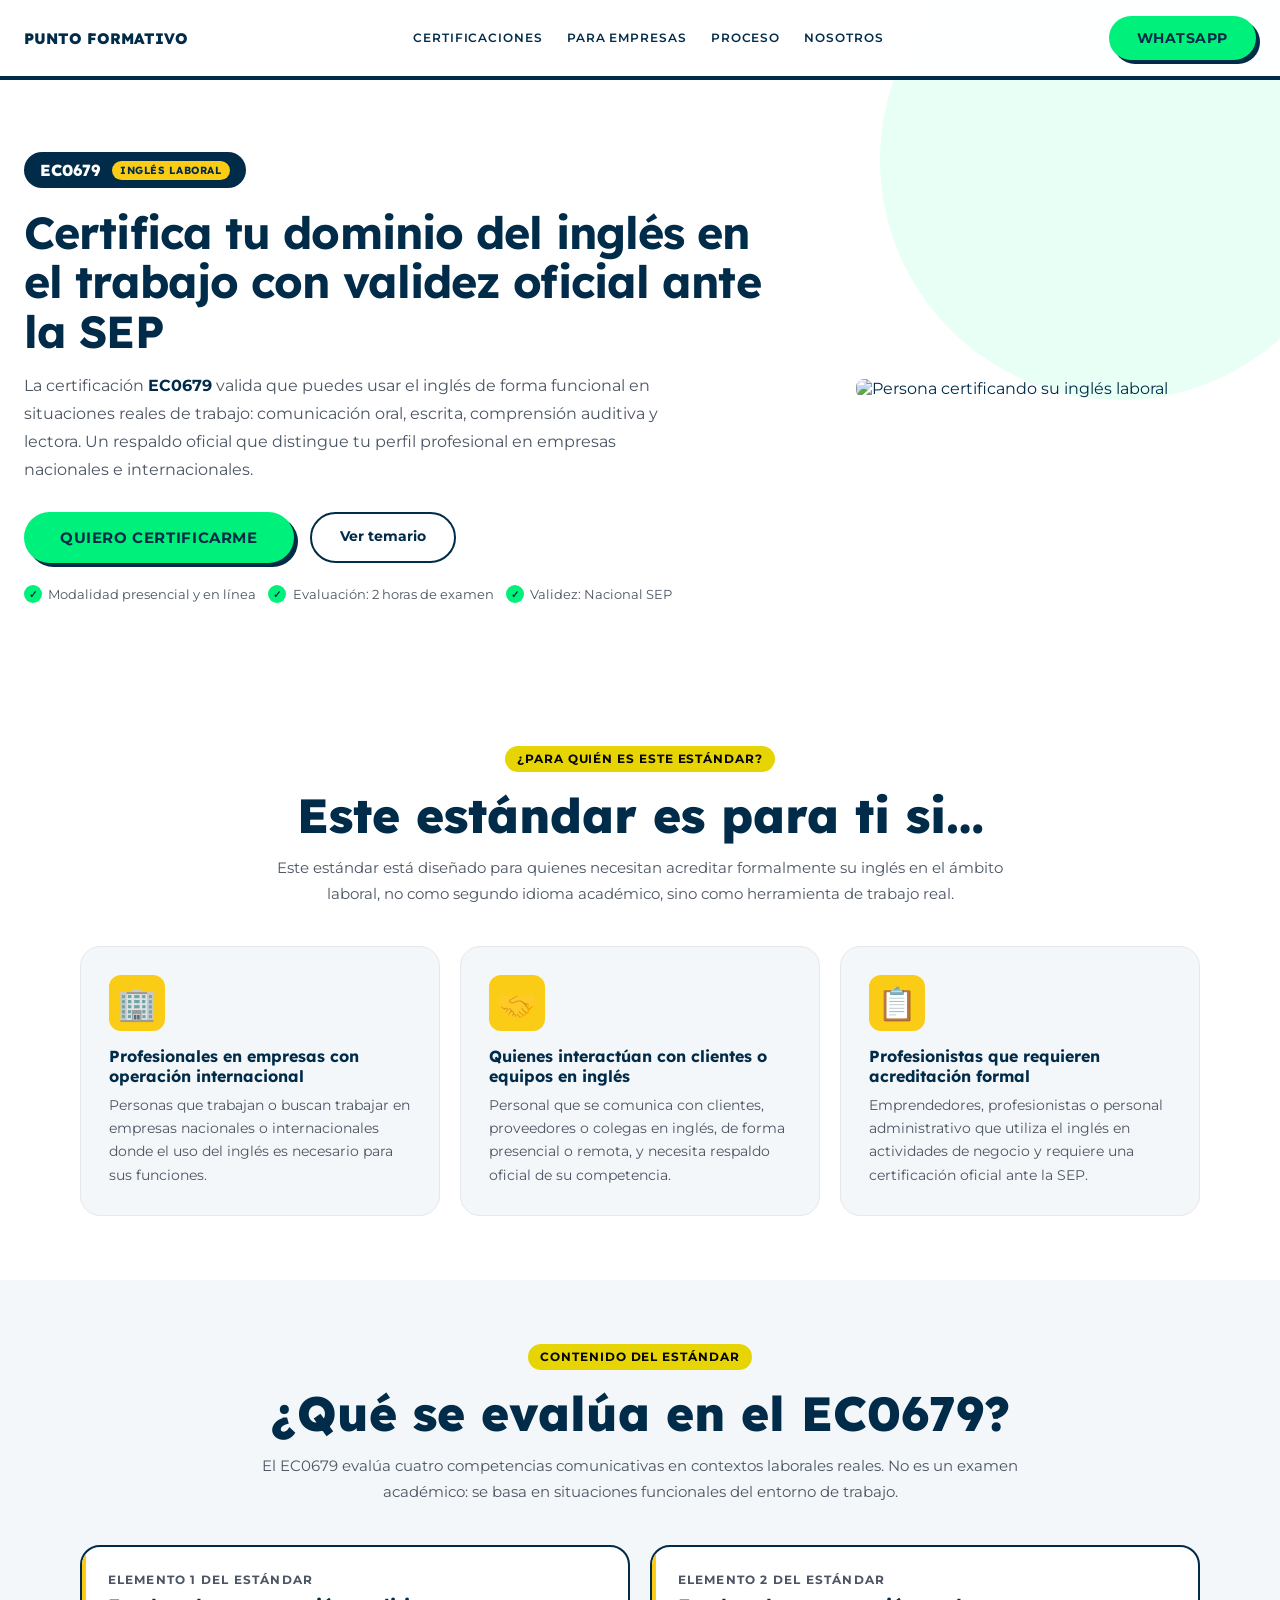
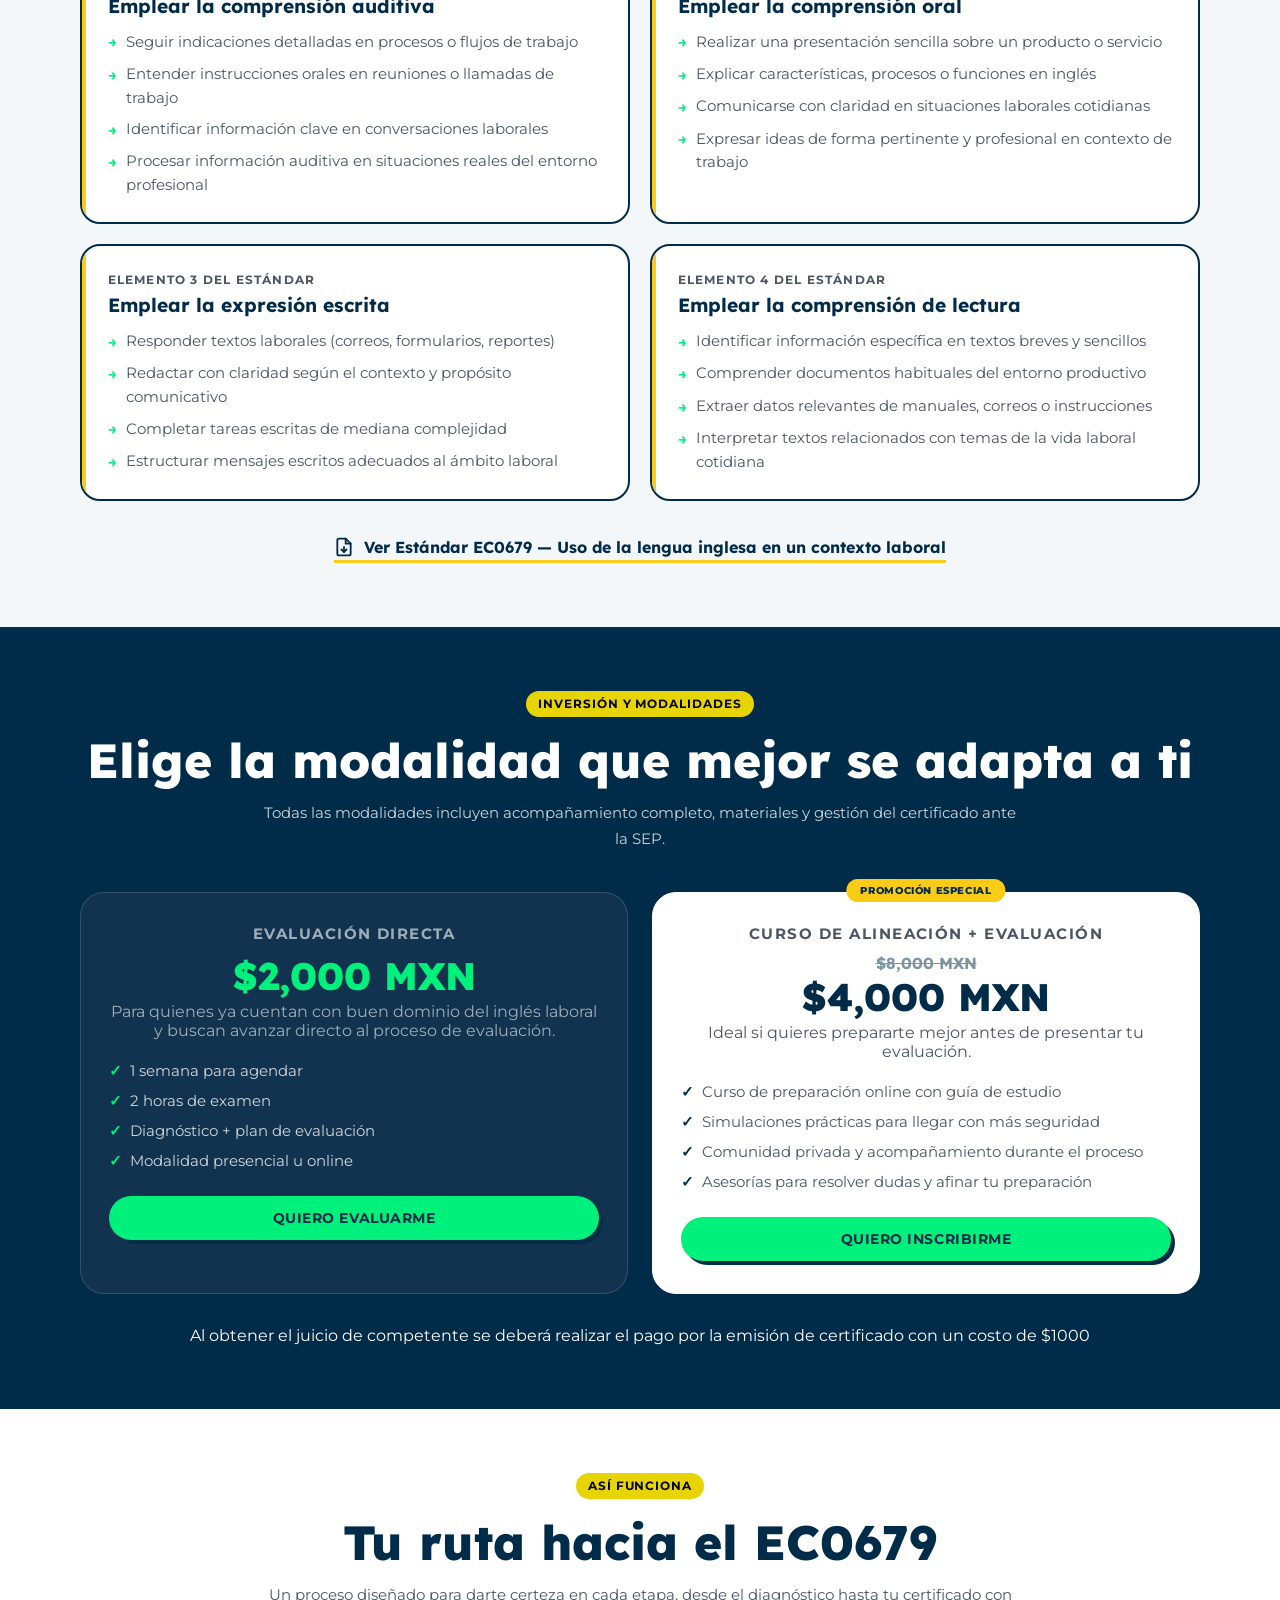
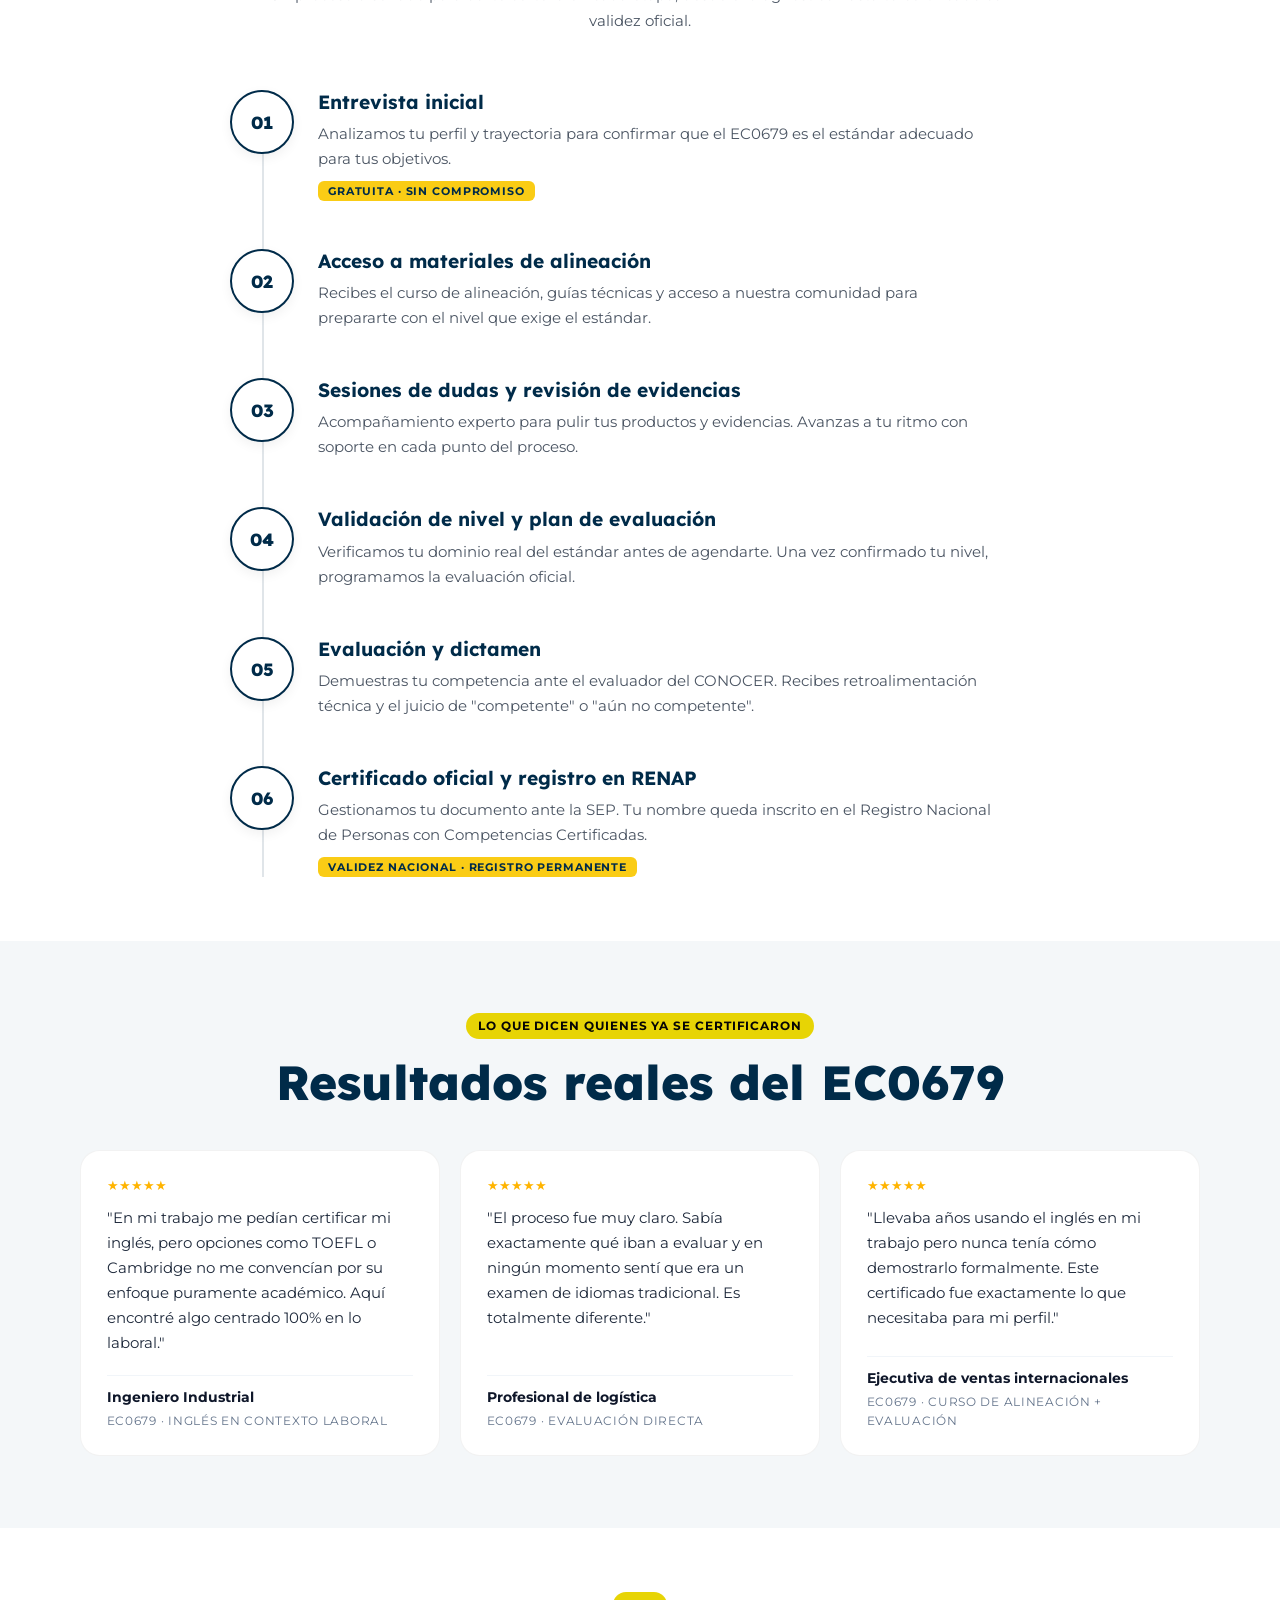
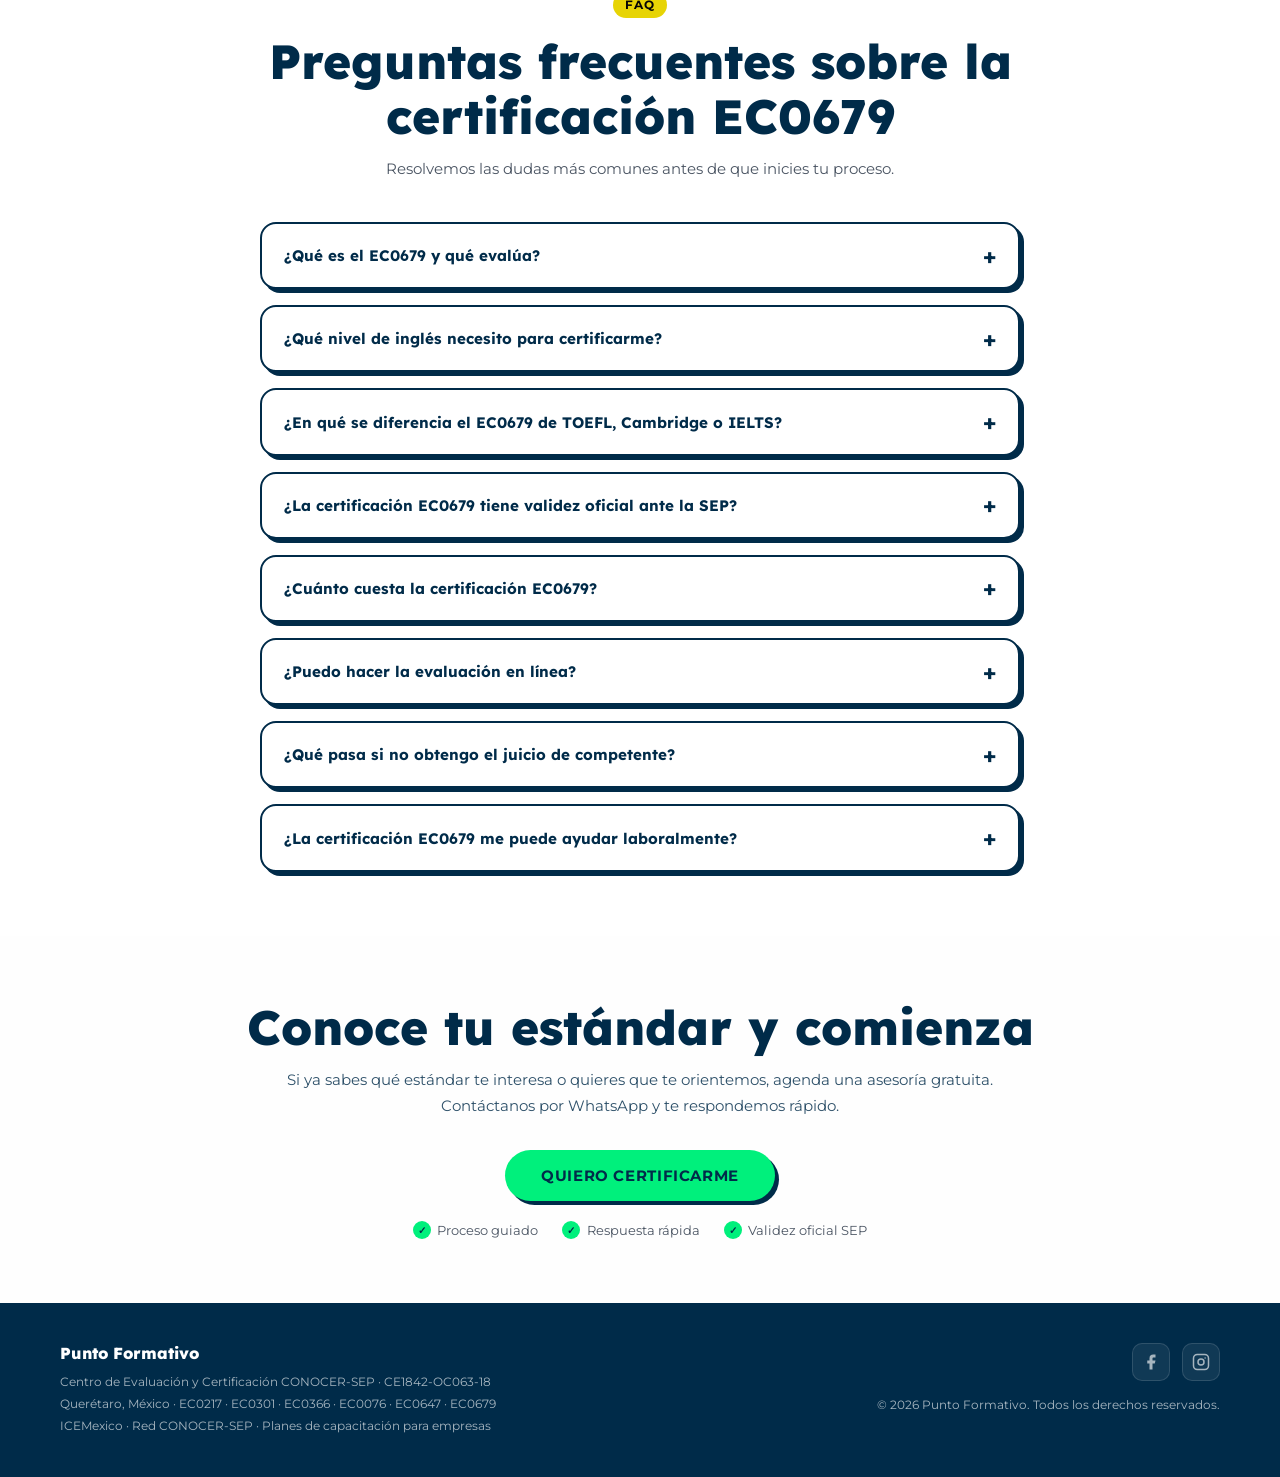
==== ec0679.html @ 68039b3e "documento de estándar descargable" ====
<!DOCTYPE html>
<html lang="es-MX">
<head>
  <meta charset="UTF-8" />
  <meta name="viewport" content="width=device-width, initial-scale=1.0" />
  <meta name="theme-color" content="#002B49" />

  <title>Certificación EC0679 — Inglés en Contexto Laboral con Validez SEP | Punto Formativo</title>
  <meta name="description" content="Certifica tu dominio del inglés para el trabajo con la certificación EC0679 del CONOCER. Validez oficial ante la SEP. Evaluación, curso de alineación y fortalecimiento disponibles. Centro CE1842 · ICEMexico." />
  <meta name="keywords" content="ec0679, certificacion ingles laboral, certificacion conocer ingles, uso lengua inglesa contexto laboral, ingles para el trabajo certificacion sep, ec0679 conocer, certificado ingles laboral sep" />
  <link rel="canonical" href="https://www.puntoformativo.com/ec0679" />

  <!-- Open Graph -->
  <meta property="og:title" content="Certificación EC0679 — Inglés en Contexto Laboral con Validez SEP | Punto Formativo" />
  <meta property="og:description" content="Certifica tu dominio del inglés para el trabajo con la certificación EC0679 del CONOCER. Validez oficial ante la SEP. Evaluación, curso de alineación y fortalecimiento disponibles. Centro CE1842 · ICEMexico." />
  <meta property="og:type" content="website" />
  <meta property="og:url" content="https://www.puntoformativo.com/ec0679" />

  <link rel="preconnect" href="https://fonts.googleapis.com">
  <link rel="preconnect" href="https://fonts.gstatic.com" crossorigin>
  <link href="https://fonts.googleapis.com/css2?family=Lexend:wght@400;700;800&family=Montserrat:wght@300;400;500;600;700&display=swap" rel="stylesheet">

  <style>
    /* ══════════════════════════════════════
       BASE — idéntico al landing
    ══════════════════════════════════════ */
    *{box-sizing:border-box;margin:0;padding:0}
    html{scroll-behavior:smooth;overflow-x:hidden}
    body{
      font-family:'Montserrat',sans-serif;
      background:#F4F7F9 !important;
      color:#002B49;
      overflow-x:hidden;
    }
    h1,h2,h3,h4{font-family:'Lexend',sans-serif}
    a{text-decoration:none;color:inherit}
    img{max-width:100%;display:block}
    .container{max-width:1160px;margin:0 auto;padding:0 1.25rem}
    .section{padding:4rem 0}
    .section-sm{padding:3rem 0}

    /* FullWidth fix para HighLevel */
    .pf-fullwidth{
      width:100vw !important;
      max-width:100vw !important;
      position:relative !important;
      left:50% !important;
      right:auto !important;
      transform:translateX(-50%) !important;
      box-sizing:border-box !important;
    }

    /* Eyebrow pill */
    .eyebrow{
      display:inline-block;
      font-size:.72rem;
      font-weight:700;
      text-transform:uppercase;
      letter-spacing:.08em;
      color:#050505;
      background:#e7d405 !important;
      padding:6px 12px;
      border-radius:999px;
      margin-bottom:1rem;
    }
    .eyebrow.verde{background:#00f07c !important;color:#002B49}
    .eyebrow.azul{background:#002B49 !important;color:#ffffff}

    .section-title{
      font-size:clamp(1.5rem,4vw,3rem);
      line-height:1.15;
      font-weight:800;
      margin-bottom:.75rem;
      color:#002B49;
    }
    .section-desc{
      max-width:760px;
      color:#4b5563;
      line-height:1.7;
      font-size:.95rem;
    }

    /* Botones */
    .btn-primary{
      display:inline-block;
      background:#00f07c !important;
      color:#002B49;
      font-weight:700;
      padding:14px 28px;
      border-radius:999px;
      box-shadow:4px 4px 0px #002B49;
      text-transform:uppercase;
      letter-spacing:.04em;
      font-size:.85rem;
      transition:.25s ease;
      border:none;
      cursor:pointer;
      white-space:nowrap;
    }
    .btn-primary:hover{transform:translate(-2px,-2px);box-shadow:6px 6px 0px #002B49}
    .btn-primary.large{padding:16px 36px;font-size:.95rem}
    .btn-secondary{
      display:inline-block;
      border:2px solid #002B49;
      border-radius:999px;
      padding:13px 28px;
      font-weight:700;
      font-size:.88rem;
      transition:.25s ease;
      background:#ffffff !important;
      white-space:nowrap;
    }
    .btn-secondary:hover{background:#002B49 !important;color:#ffffff}

    /* ══════════════════════════════════════
       NAV
    ══════════════════════════════════════ */
    .nav{
      position:sticky;top:0;z-index:1000;
      display:flex;justify-content:space-between;align-items:center;gap:1rem;
      padding:1rem 1.5rem;
      background:rgba(255,255,255,.95);
      backdrop-filter:blur(10px);
      border-bottom:4px solid #002B49;
    }
    .nav-logo{font-family:'Lexend',sans-serif;font-weight:800;font-size:.95rem;white-space:nowrap;flex-shrink:0}
    .nav-links{
      display:flex;gap:1.5rem;list-style:none;flex:1;justify-content:center;
      font-weight:600;font-size:.72rem;text-transform:uppercase;letter-spacing:.08em;
    }
    .nav-links a:hover{color:#ca8a04}
    .nav-back{
      font-size:.78rem;font-weight:700;color:#002B49;
      display:flex;align-items:center;gap:.4rem;opacity:.7;
      transition:.2s ease;flex-shrink:0;
    }
    .nav-back:hover{opacity:1}
    .nav-toggle{
      display:none;width:40px;height:40px;
      border:2px solid #002B49;border-radius:10px;
      background:#ffffff !important;cursor:pointer;
      align-items:center;justify-content:center;flex-shrink:0;
    }
    .nav-toggle span{display:block;width:18px;height:2px;background:#002B49 !important;position:relative}
    .nav-toggle span::before,.nav-toggle span::after{
      content:"";display:block;width:18px;height:2px;
      background:#002B49 !important;position:absolute;
    }
    .nav-toggle span::before{top:-6px}
    .nav-toggle span::after{top:6px}

    /* ══════════════════════════════════════
       HERO DEL ESTÁNDAR
    ══════════════════════════════════════ */
    .hero-estandar{
      background:#ffffff !important;
      padding:4.5rem 1.5rem 3.5rem;
      display:grid;
      grid-template-columns:1fr 400px;
      gap:3.5rem;
      align-items:start;
      position:relative;
    }
    .hero-estandar::before{
      content:'';
      position:absolute;width:480px;height:480px;border-radius:50%;
      background:#e8fff5 !important;top:-160px;right:-80px;z-index:0;
      pointer-events:none;
    }
    .hero-left{position:relative;z-index:1}
    .hero-panel{position:relative;z-index:1}

    .hero-codigo{
      display:inline-flex;align-items:center;gap:.75rem;
      background:#002B49 !important;color:#ffffff;
      padding:8px 16px;border-radius:999px;
      font-family:'Lexend',sans-serif;font-weight:800;font-size:1rem;
      margin-bottom:1.25rem;
    }
    .hero-codigo .badge{
      background:#facc15 !important;color:#002B49;
      font-size:.65rem;padding:3px 8px;border-radius:999px;
      font-weight:700;text-transform:uppercase;letter-spacing:.06em;
    }

    .hero-estandar h1{
      font-size:clamp(1.6rem,3.5vw,3rem);
      line-height:1.1;margin-bottom:1rem;letter-spacing:-.02em;
    }
    .hero-estandar .desc{
      font-size:1rem;line-height:1.75;color:#4b5563;
      max-width:640px;margin-bottom:1.75rem;
    }
    .hero-estandar .desc strong{color:#002B49}
    .hero-actions{display:flex;gap:1rem;flex-wrap:wrap;margin-bottom:1.4rem}

    .hero-chips{
      display:flex;flex-wrap:wrap;gap:.75rem;
      color:#4b5563;font-size:.8rem;margin-bottom:1.4rem;
    }
    .chip{
      display:flex;align-items:center;gap:.4rem;
    }
    .chip .dot{
      width:18px;height:18px;border-radius:50%;
      background:#00f07c !important;color:#002B49;
      display:flex;align-items:center;justify-content:center;
      font-size:.65rem;font-weight:700;flex-shrink:0;
    }

    /* Imagen lateral del hero */
    .hero-panel{
      border-radius:.5rem;
      overflow:hidden;

  
      align-self:anchor-center;
    }
    .hero-panel img{
      width:100%;height:100%;
      object-fit:cover;
      display:block;
    }

    /* ══════════════════════════════════════
       PARA QUIÉN ES
    ══════════════════════════════════════ */
    .para-quien{background:#ffffff !important}
    .perfiles-grid{
      display:grid;grid-template-columns:repeat(3,1fr);gap:1.25rem;margin-top:2.5rem;
    }
    .perfil-card{
      background:#F4F7F9 !important;
      border-radius:1.25rem;padding:1.75rem;
      border:1.5px solid #e5e7eb;
      transition:.25s ease;
    }
    .perfil-card:hover{border-color:#002B49;box-shadow:0 8px 24px rgba(0,43,73,.08)}
    .perfil-icon{
      font-size:2rem;margin-bottom:.9rem;
      width:3.5rem;height:3.5rem;
      background:#facc15 !important;
      border-radius:12px;
      display:flex;align-items:center;justify-content:center;
    }
    .perfil-card h3{font-size:1rem;margin-bottom:.5rem;color:#002B49}
    .perfil-card p{font-size:.88rem;color:#4b5563;line-height:1.65}

    /* ══════════════════════════════════════
       TEMARIO / QUÉ SE EVALÚA
    ══════════════════════════════════════ */
    .temario{background:#F4F7F9 !important}
    .temario-grid{
      display:grid;grid-template-columns:repeat(2,1fr);gap:1.25rem;margin-top:2.5rem;
    }
    .uc-card{
      background:#ffffff !important;
      border:2px solid #002B49;
      border-radius:1.25rem;
      padding:1.6rem;
      position:relative;
      overflow:hidden;
    }
    .uc-card::before{
      content:'';position:absolute;top:0;left:0;
      width:4px;height:100%;
      background:#facc15 !important;
    }
    .uc-numero{
      font-size:.75rem;font-weight:700;text-transform:uppercase;
      letter-spacing:.1em;color:#4b5563;margin-bottom:.4rem;
    }
    .uc-card h3{font-size:1.2rem;color:#002B49;margin-bottom:.75rem}
    .uc-lista{
      list-style:none;display:flex;flex-direction:column;gap:.5rem;
    }
    .uc-lista li{
      display:flex;align-items:flex-start;gap:.6rem;
      font-size:.95rem;color:#4b5563;line-height:1.55;
    }
    .uc-lista li::before{
      content:'→';color:#00f07c;font-weight:700;flex-shrink:0;margin-top:.05rem;
    }

    /* ══════════════════════════════════════
       PRECIO Y MODALIDAD
    ══════════════════════════════════════ */
    .precio-section{background:#002B49 !important;color:#ffffff}
    .precio-grid{
      display:grid;grid-template-columns:repeat(3,1fr);gap:1.5rem;margin-top:2.5rem;
    }
    .precio-card{
      background:rgba(230, 169, 169, 0.07);
      border:1.5px solid rgba(255,255,255,.15);
      border-radius:1.5rem;
      padding:2rem 1.75rem;
      text-align:center;
      transition:.25s ease;
    }
    .precio-card:hover{background:rgba(255,255,255,.12);border-color:rgba(255,255,255,.3)}
    .precio-card.destacado{
      background:#ffffff !important;
      border-color:#ffffff;
      position:relative;
    }
    .precio-card.destacado *{color:#002B49 !important}
    .destacado-label{
      position:absolute;top:-14px;left:50%;transform:translateX(-50%);
      background:#facc15 !important;color:#002B49;
      font-size:.65rem;font-weight:800;text-transform:uppercase;
      padding:5px 14px;border-radius:999px;white-space:nowrap;
      letter-spacing:.06em;
    }
    .precio-modalidad{
      font-size:.92rem;font-weight:700;text-transform:uppercase;
      letter-spacing:.1em;color:rgba(255,255,255,.6);margin-bottom:.75rem;
    }
    .precio-card.destacado .precio-modalidad{color:#4b5563 !important}
    .precio-monto{
  font-family:'Lexend',sans-serif;
  font-size:2.4rem;
  font-weight:800;
  color:#00f07c;
  line-height:1.1;
  margin-bottom:.3rem;
}

.precio-anterior{
  display:block;
  font-size:1rem;
  font-weight:700;
  text-decoration:line-through;
  opacity:.5;
  margin-bottom:.2rem;
}

.precio-promocion{
  display:block;
  font-size:2.4rem;
  font-weight:800;
}
    .precio-card.destacado .precio-monto{color:#002B49 !important}
    .precio-nota{font-size:.98rem;color:rgba(255,255,255,.6);margin-bottom:1.25rem}
    .precio-card.destacado .precio-nota{color:#4b5563 !important}
    .precio-lista{
      list-style:none;text-align:left;display:flex;
      flex-direction:column;gap:.5rem;margin-bottom:1.5rem;
    }
    .precio-lista li{
      display:flex;align-items:flex-start;gap:.5rem;
      font-size:.92rem;color:rgba(255,255,255,.8);line-height:1.5;
    }
    .precio-card.destacado .precio-lista li{color:#4b5563 !important}
    .precio-lista li::before{content:'✓';color:#00f07c;font-weight:700;flex-shrink:0}
    .precio-card.destacado .precio-lista li::before{color:#002B49 !important}

    /* ══════════════════════════════════════
       PROCESO PASO A PASO (roadmap)
    ══════════════════════════════════════ */
    .proceso-section{background:#ffffff !important}
    .roadmap-container{
      max-width:860px;margin:3.5rem auto 0;
      position:relative;padding:0 1.25rem;
    }
    .roadmap-container::before{
      content:"";position:absolute;
      top:0;left:calc(1.25rem + 2rem);
      height:100%;width:2px;
      background:#002B49 !important;opacity:.12;
    }
    .roadmap-item{position:relative;margin-bottom:3rem;padding-left:5.5rem}
    .roadmap-item:last-child{margin-bottom:0}
    .roadmap-dot{
      position:absolute;left:0;top:0;
      width:4rem;height:4rem;
      background:#ffffff !important;border:2px solid #002B49;border-radius:50%;
      display:flex;align-items:center;justify-content:center;z-index:2;
      font-family:'Lexend',sans-serif;font-weight:800;color:#002B49;font-size:1.1rem;
      box-shadow:0 4px 12px rgba(0,0,0,0.06);
    }
    .roadmap-item:hover .roadmap-dot{background:#facc15 !important;border-color:#facc15;transition:all .3s ease}
    .roadmap-content h3{font-size:1.2rem;margin-bottom:.45rem;color:#002B49}
    .roadmap-content p{font-size:.95rem;color:#4b5563;line-height:1.65;max-width:680px}
    .roadmap-meta{
      display:inline-block;margin-top:.6rem;
      font-size:.68rem;font-weight:700;text-transform:uppercase;letter-spacing:.08em;
      color:#002B49;background:#facc15 !important;
      padding:3px 10px;border-radius:6px;
    }

    /* ══════════════════════════════════════
       TESTIMONIOS
    ══════════════════════════════════════ */
    .testimonios-section{background:#F4F7F9 !important;padding:4.5rem 0}
    .testimonios-grid{
      display:grid;grid-template-columns:repeat(auto-fit,minmax(260px,1fr));
      gap:1.25rem;margin-top:2.5rem;
    }
    .testimonio-card{
      background:#ffffff !important;
      padding:1.6rem;border-radius:1.25rem;
      border:1px solid rgba(0,0,0,0.05);
      display:flex;flex-direction:column;justify-content:space-between;
      transition:all .3s ease;
    }
    .testimonio-card:hover{transform:translateY(-4px);box-shadow:0 10px 28px rgba(0,0,0,0.06);border-color:#facc15}
    .stars{color:#ffb400;font-size:13px;margin-bottom:12px}
    .quote{font-size:.95rem;color:#1e293b;line-height:1.65;margin-bottom:1.25rem}
    .author-info{border-top:1px solid #f1f5f9;padding-top:12px}
    .author-name{display:block;font-weight:700;color:#0f172a;font-size:.9rem;margin-bottom:4px}
    .author-role{font-size:.75rem;color:#64748b;text-transform:uppercase;letter-spacing:.06em}

    /* ══════════════════════════════════════
       FAQ
    ══════════════════════════════════════ */
    .faq-section{background:#ffffff !important}
    .faq-wrap{max-width:760px;margin:0 auto}
    .faq-list{display:flex;flex-direction:column;gap:1rem;margin-top:2.5rem}
    .faq-item{
      border:2px solid #002B49;border-radius:1rem;overflow:hidden;
      box-shadow:4px 4px 0px #002B49;background:#ffffff !important;
    }
    .faq-item details{width:100%}
    .faq-item summary{
      list-style:none;cursor:pointer;
      padding:1.1rem 1.4rem;
      display:flex;justify-content:space-between;align-items:center;gap:.75rem;
      font-family:'Lexend',sans-serif;font-weight:700;font-size:.95rem;color:#002B49;
    }
    .faq-item summary::-webkit-details-marker{display:none}
    .faq-item summary:hover{background:#e7d405 !important}
    .faq-icon{font-size:1.4rem;font-weight:700;transition:.2s ease;flex-shrink:0}
    .faq-item details[open] .faq-icon{transform:rotate(45deg)}
    .faq-body{
      padding:0 1.4rem 1.4rem;color:#374151;
      line-height:1.75;font-size:.92rem;border-top:1px solid #f3f4f6;
    }

    /* ══════════════════════════════════════
       CTA FINAL
    ══════════════════════════════════════ */
    .final-cta{background:#fefefe !important;text-align:center;padding:4rem 0}
    .final-cta .section-title{color:#002B49}
    .final-cta .section-desc{color:#002B49;opacity:.82;margin:0 auto}
    .final-cta-meta{
      display:flex;justify-content:center;gap:1.5rem;flex-wrap:wrap;
      margin-top:1.25rem;font-size:.82rem;color:#4b5563;
    }
    .hero-garantia{display:flex;align-items:center;gap:.4rem}
    .hero-garantia-icon{
      width:18px;height:18px;border-radius:50%;
      background:#00f07c !important;color:#002B49;
      display:flex;align-items:center;justify-content:center;
      font-size:.65rem;font-weight:700;flex-shrink:0;
    }

    /* ══════════════════════════════════════
       FOOTER
    ══════════════════════════════════════ */
    .footer{background:#002B49 !important;color:#ffffff;padding:2.5rem 1.5rem}
    .footer-inner{
      max-width:1160px;margin:0 auto;
      display:flex;justify-content:space-between;align-items:flex-start;
      gap:2rem;flex-wrap:wrap;
    }
    .footer-brand .fname{font-family:'Lexend',sans-serif;font-weight:800;font-size:1rem;margin-bottom:.5rem}
    .footer-brand .fsub{font-size:.78rem;opacity:.65;line-height:1.75}
    .footer-right{display:flex;flex-direction:column;align-items:flex-end;gap:.5rem}
    .footer-right p,.footer-right a{font-size:.78rem;opacity:.65}
    .footer-right a{text-decoration:underline}
    .footer-links{display:flex;gap:.75rem;flex-wrap:wrap;font-size:.72rem;opacity:.55}
    .footer-links a{text-decoration:underline}

    /* ══════════════════════════════════════
       RESPONSIVE — TABLET (960px)
    ══════════════════════════════════════ */
    .temario-descarga{text-align:center;margin-top:2.25rem}
    .temario-descarga-link{
      display:inline-flex;align-items:center;gap:.6rem;
      font-family:'Lexend',sans-serif;font-size:1rem;font-weight:700;
      color:#002B49;background:none;
      border:none;border-bottom:3px solid #facc15;
      padding-bottom:3px;cursor:pointer;transition:.2s ease;
    }
    .temario-descarga-link:hover{color:#028b02;border-color:#00f07c}

    @media(max-width:960px){
      .hero-estandar{grid-template-columns:1fr;padding:3rem 1.5rem}
      .hero-panel{display:none} /* panel se mueve a sección precio */
      .hero-circle{width:260px;height:260px;top:-80px;right:-60px}
      .perfiles-grid{grid-template-columns:1fr 1fr}
      .temario-grid{grid-template-columns:1fr}
      .precio-grid{grid-template-columns:1fr!important}
      .precio-card.destacado{order:-1}
      .footer-inner{flex-direction:column}
      .footer-right{align-items:flex-start}
    }

    /* ══════════════════════════════════════
       RESPONSIVE — MOBILE (640px)
    ══════════════════════════════════════ */
    @media(max-width:640px){
      .nav{padding:.85rem 1rem;flex-wrap:wrap}
      .nav-toggle{display:flex}
      .nav-links{
        display:none;flex-direction:column;width:100%;
        order:3;padding-top:.75rem;border-top:1px solid #e5e7eb;
        margin-top:.5rem;gap:0;
      }
      .nav-links li{border-bottom:1px solid #f3f4f6}
      .nav-links a{display:block;padding:.8rem 0;font-size:.8rem}
      .nav.open .nav-links{display:flex}
      .nav-cta .btn-primary{padding:9px 16px;font-size:.72rem}

      .hero-estandar{padding:2.5rem 1rem}
      .hero-estandar h1{font-size:1.65rem}
      .hero-actions{flex-direction:column;align-items:stretch}
      .hero-actions .btn-primary{text-align:center}
      .hero-chips{gap:.6rem}

      .section,.section-sm{padding:2.75rem 0}
      .perfiles-grid{grid-template-columns:1fr}
      .temario-grid{grid-template-columns:1fr}
      .precio-grid{grid-template-columns:1fr!important}

      .roadmap-container{padding:0 1rem}
      .roadmap-container::before{left:calc(1rem + 1.75rem)}
      .roadmap-item{padding-left:4.5rem;margin-bottom:2.25rem}
      .roadmap-dot{width:3.5rem;height:3.5rem;font-size:.95rem}
      .roadmap-content h3{font-size:1.05rem}
      .roadmap-content p{font-size:.88rem}

      .testimonios-section{padding:2.75rem 0}
      .testimonios-grid{grid-template-columns:1fr}

      .faq-item summary{font-size:.88rem;padding:1rem 1.1rem}
      .faq-body{padding:0 1.1rem 1.1rem;font-size:.88rem}

      .final-cta{padding:3rem 0}
      .final-cta-meta{gap:1rem;font-size:.78rem}
      .footer{padding:2rem 1rem}
      .footer-links{gap:.5rem}
    }

    @media(max-width:380px){
      .hero-estandar h1{font-size:1.45rem}
      .section-title{font-size:1.4rem}
    }
  </style>
</head>
<body>

  <!-- ══════════════════════════════════════
       NAV
  ══════════════════════════════════════ -->
  <nav class="nav pf-fullwidth" id="navbar">
    <a href="https://www.puntoformativo.com/" class="nav-logo">PUNTO FORMATIVO</a>

    <button class="nav-toggle" id="navToggle" aria-label="Abrir menú" aria-expanded="false">
      <span></span>
    </button>

    <ul class="nav-links" id="navMenu">
      <li><a href="/#certificaciones">Certificaciones</a></li>
      <li><a href="/#empresas">Para empresas</a></li>
      <li><a href="/#proceso">Proceso</a></li>
      <li><a href="/#nosotros">Nosotros</a></li>
    </ul>

    <div class="nav-cta">
      <a href="https://wa.me/524423335393?text=Hola,%20me%20interesan%20las%20Certificaciones%20CONOCER" target="_blank" class="btn-primary">WhatsApp</a>
    </div>
  </nav>
</div>
  <!-- ══════════════════════════════════════
       HERO
  ══════════════════════════════════════ -->
  <header class="hero-estandar pf-fullwidth" id="inicio">
    <div class="hero-left">
      <div class="hero-codigo">
        EC0679
        <span class="badge">Inglés laboral</span>
      </div>

      <h1>Certifica tu dominio del inglés en el trabajo con validez oficial ante la SEP</h1>

      <p class="desc">La certificación <strong>EC0679</strong> valida que puedes usar el inglés de forma funcional en situaciones reales de trabajo: comunicación oral, escrita, comprensión auditiva y lectora. Un respaldo oficial que distingue tu perfil profesional en empresas nacionales e internacionales.</p>

      <div class="hero-actions">
        <a href="https://wa.me/524423335393?text=Hola,%20me%20interesan%20las%20Certificaciones%20CONOCER" target="_blank" class="btn-primary large">Quiero certificarme</a>
        <a href="#temario" class="btn-secondary">Ver temario</a>
      </div>

      <div class="hero-chips">
        <div class="chip"><div class="dot">✓</div><span>Modalidad presencial y en línea</span></div>
        <div class="chip"><div class="dot">✓</div><span>Evaluación: 2 horas de examen</span></div>
        <div class="chip"><div class="dot">✓</div><span>Validez: Nacional SEP</span></div>
      </div>
    </div>

    <div class="hero-panel">
      <img
        src="https://images.unsplash.com/photo-1558204458-fcd9d63b9662?q=80&w=1423&auto=format&fit=crop&ixlib=rb-4.1.0&ixid=M3wxMjA3fDB8MHxwaG90by1wYWdlfHx8fGVufDB8fHx8fA%3D%3D"
        alt="Persona certificando su inglés laboral"
        loading="lazy"
      />
    </div>
  </header>

  <!-- ══════════════════════════════════════
       PARA QUIÉN ES
  ══════════════════════════════════════ -->
  <section class="section para-quien pf-fullwidth" id="para-quien">
    <div class="container">
      <div style="text-align:center;">
        <span class="eyebrow">¿Para quién es este estándar?</span>
        <h2 class="section-title">Este estándar es para ti si…</h2>
        <p class="section-desc" style="margin:0 auto;">Este estándar está diseñado para quienes necesitan acreditar formalmente su inglés en el ámbito laboral, no como segundo idioma académico, sino como herramienta de trabajo real.</p>
      </div>

      <div class="perfiles-grid">
        <article class="perfil-card">
          <div class="perfil-icon">🏢</div>
          <h3>Profesionales en empresas con operación internacional</h3>
          <p>Personas que trabajan o buscan trabajar en empresas nacionales o internacionales donde el uso del inglés es necesario para sus funciones.</p>
        </article>

        <article class="perfil-card">
          <div class="perfil-icon">🤝</div>
          <h3>Quienes interactúan con clientes o equipos en inglés</h3>
          <p>Personal que se comunica con clientes, proveedores o colegas en inglés, de forma presencial o remota, y necesita respaldo oficial de su competencia.</p>
        </article>

        <article class="perfil-card">
          <div class="perfil-icon">📋</div>
          <h3>Profesionistas que requieren acreditación formal</h3>
          <p>Emprendedores, profesionistas o personal administrativo que utiliza el inglés en actividades de negocio y requiere una certificación oficial ante la SEP.</p>
        </article>
      </div>
    </div>
  </section>

  <!-- ══════════════════════════════════════
       TEMARIO
  ══════════════════════════════════════ -->
  <section class="section temario pf-fullwidth" id="temario">
    <div class="container">
      <div style="text-align:center;">
        <span class="eyebrow">Contenido del estándar</span>
        <h2 class="section-title">¿Qué se evalúa en el EC0679?</h2>
        <p class="section-desc" style="margin:0 auto;">El EC0679 evalúa cuatro competencias comunicativas en contextos laborales reales. No es un examen académico: se basa en situaciones funcionales del entorno de trabajo.</p>
      </div>

      <div class="temario-grid">

        <article class="uc-card">
          <div class="uc-numero">Elemento 1 del estándar</div>
          <h3>Emplear la comprensión auditiva </h3>
          <ul class="uc-lista">
            <li>Seguir indicaciones detalladas en procesos o flujos de trabajo</li>
            <li>Entender instrucciones orales en reuniones o llamadas de trabajo</li>
            <li>Identificar información clave en conversaciones laborales</li>
            <li>Procesar información auditiva en situaciones reales del entorno profesional</li>
          </ul>
        </article>

        <article class="uc-card">
          <div class="uc-numero">Elemento 2 del estándar</div>
          <h3>Emplear la comprensión oral</h3>
          <ul class="uc-lista">
            <li>Realizar una presentación sencilla sobre un producto o servicio</li>
            <li>Explicar características, procesos o funciones en inglés</li>
            <li>Comunicarse con claridad en situaciones laborales cotidianas</li>
            <li>Expresar ideas de forma pertinente y profesional en contexto de trabajo</li>
          </ul>
        </article>

        <article class="uc-card">
          <div class="uc-numero">Elemento 3 del estándar</div>
          <h3>Emplear la expresión escrita</h3>
          <ul class="uc-lista">
            <li>Responder textos laborales (correos, formularios, reportes)</li>
            <li>Redactar con claridad según el contexto y propósito comunicativo</li>
            <li>Completar tareas escritas de mediana complejidad</li>
            <li>Estructurar mensajes escritos adecuados al ámbito laboral</li>
          </ul>
        </article>

        <article class="uc-card">
          <div class="uc-numero">Elemento 4 del estándar</div>
          <h3>Emplear la comprensión de lectura</h3>
          <ul class="uc-lista">
            <li>Identificar información específica en textos breves y sencillos</li>
            <li>Comprender documentos habituales del entorno productivo</li>
            <li>Extraer datos relevantes de manuales, correos o instrucciones</li>
            <li>Interpretar textos relacionados con temas de la vida laboral cotidiana</li>
          </ul>
        </article>

      </div>

      <div class="temario-descarga">
        <a class="temario-descarga-link" href="https://conocer.gob.mx/contenido/publicaciones_dof/EC0679.pdf" target="_blank" rel="noopener">
          <svg xmlns="http://www.w3.org/2000/svg" width="20" height="20" viewBox="0 0 24 24" fill="none" stroke="currentColor" stroke-width="2.2" stroke-linecap="round" stroke-linejoin="round"><path d="M14 2H6a2 2 0 0 0-2 2v16a2 2 0 0 0 2 2h12a2 2 0 0 0 2-2V8z"/><polyline points="14 2 14 8 20 8"/><line x1="12" y1="18" x2="12" y2="12"/><polyline points="9 15 12 18 15 15"/></svg>
          Ver Estándar EC0679 — Uso de la lengua inglesa en un contexto laboral
        </a>
      </div>

    </div>
  </section>

  <!-- ══════════════════════════════════════
       PRECIO
  ══════════════════════════════════════ -->
  <section class="section precio-section pf-fullwidth" id="precio">
    <div class="container">
      <div style="text-align:center;">
        <span class="eyebrow">Inversión y modalidades</span>
        <h2 class="section-title" style="color:#ffffff;">Elige la modalidad que mejor se adapta a ti</h2>
        <p class="section-desc" style="color:rgba(255,255,255,.8);margin:0 auto;">Todas las modalidades incluyen acompañamiento completo, materiales y gestión del certificado ante la SEP.</p>
      </div>

<!-- Grid 2x2 para los 4 esquemas del EC0679 -->
<div class="precio-grid" style="grid-template-columns:repeat(2,1fr);">

  <div class="precio-card">
    <div class="precio-modalidad">Evaluación directa</div>
    <div class="precio-monto">$2,000 MXN</div>
    <div class="precio-nota">Para quienes ya cuentan con buen dominio del inglés laboral y buscan avanzar directo al proceso de evaluación.</div>
    <ul class="precio-lista">
      <li>1 semana para agendar</li>
      <li>2 horas de examen</li>
      <li>Diagnóstico + plan de evaluación</li>
      <li>Modalidad presencial u online</li>
    </ul>
  
    <a href="https://wa.me/524423335393?text=Hola,%20me%20interesan%20las%20Certificaciones%20CONOCER" target="_blank" class="btn-primary" style="width:100%;text-align:center;">Quiero evaluarme</a>
  </div>

  <div class="precio-card destacado">
    <span class="destacado-label">Promoción especial</span>
    <div class="precio-modalidad">Curso de alineación + evaluación</div>
    <div class="precio-monto">
      <span class="precio-anterior">$8,000 MXN</span>
      <span class="precio-promocion">$4,000 MXN</span>
    </div>
    <div class="precio-nota"> Ideal si quieres prepararte mejor antes de presentar tu evaluación.</div>
    <ul class="precio-lista">
      <li>Curso de preparación online con guía de estudio</li>
      <li>Simulaciones prácticas para llegar con más seguridad</li>
      <li>Comunidad privada y acompañamiento durante el proceso</li>
      <li>Asesorías para resolver dudas y afinar tu preparación</li>
    </ul>
    <a href="https://wa.me/524423335393?text=Hola,%20me%20interesan%20las%20Certificaciones%20CONOCER" target="_blank" class="btn-primary" style="width:100%;text-align:center;">Quiero inscribirme</a>
  </div>
</div>


      </div>
      <p style="text-align:center;font-size:1.0rem;color:rgb(255, 255, 255);margin-top:2rem;">Al obtener el juicio de competente se deberá realizar el pago por la emisión de certificado con un costo de $1000</p>
    </div>
  </section>

  <!-- ══════════════════════════════════════
       PROCESO
  ══════════════════════════════════════ -->
  <section class="section proceso-section pf-fullwidth" id="proceso">
    <div class="container">
      <div style="text-align:center;">
        <span class="eyebrow">Así funciona</span>
        <h2 class="section-title">Tu ruta hacia el EC0679</h2>
        <p class="section-desc" style="margin:0 auto;">Un proceso diseñado para darte certeza en cada etapa, desde el diagnóstico hasta tu certificado con validez oficial.</p>
      </div>

      <div class="roadmap-container">

        <div class="roadmap-item">
          <div class="roadmap-dot">01</div>
          <div class="roadmap-content">
            <h3>Entrevista inicial</h3>
            <p>Analizamos tu perfil y trayectoria para confirmar que el EC0679 es el estándar adecuado para tus objetivos.</p>
            <span class="roadmap-meta">Gratuita · Sin compromiso</span>
          </div>
        </div>

        <div class="roadmap-item">
          <div class="roadmap-dot">02</div>
          <div class="roadmap-content">
            <h3>Acceso a materiales de alineación</h3>
            <p>Recibes el curso de alineación, guías técnicas y acceso a nuestra comunidad para prepararte con el nivel que exige el estándar.</p>
          </div>
        </div>

        <div class="roadmap-item">
          <div class="roadmap-dot">03</div>
          <div class="roadmap-content">
            <h3>Sesiones de dudas y revisión de evidencias</h3>
            <p>Acompañamiento experto para pulir tus productos y evidencias. Avanzas a tu ritmo con soporte en cada punto del proceso.</p>
          </div>
        </div>

        <div class="roadmap-item">
          <div class="roadmap-dot">04</div>
          <div class="roadmap-content">
            <h3>Validación de nivel y plan de evaluación</h3>
            <p>Verificamos tu dominio real del estándar antes de agendarte. Una vez confirmado tu nivel, programamos la evaluación oficial.</p>
          </div>
        </div>

        <div class="roadmap-item">
          <div class="roadmap-dot">05</div>
          <div class="roadmap-content">
            <h3>Evaluación y dictamen</h3>
            <p>Demuestras tu competencia ante el evaluador del CONOCER. Recibes retroalimentación técnica y el juicio de "competente" o "aún no competente".</p>
          </div>
        </div>

        <div class="roadmap-item">
          <div class="roadmap-dot">06</div>
          <div class="roadmap-content">
            <h3>Certificado oficial y registro en RENAP</h3>
            <p>Gestionamos tu documento ante la SEP. Tu nombre queda inscrito en el Registro Nacional de Personas con Competencias Certificadas.</p>
            <span class="roadmap-meta">Validez nacional · Registro permanente</span>
          </div>
        </div>

      </div>
    </div>
  </section>

  <!-- ══════════════════════════════════════
       TESTIMONIOS
  ══════════════════════════════════════ -->
  <section class="testimonios-section pf-fullwidth" id="testimonios">
    <div class="container">
      <div style="text-align:center;">
        <span class="eyebrow">Lo que dicen quienes ya se certificaron</span>
        <h2 class="section-title">Resultados reales del EC0679</h2>
      </div>

      <div class="testimonios-grid">

        <article class="testimonio-card">
          <div>
            <div class="stars">★★★★★</div>
            <p class="quote">"En mi trabajo me pedían certificar mi inglés, pero opciones como TOEFL o Cambridge no me convencían por su enfoque puramente académico. Aquí encontré algo centrado 100% en lo laboral."</p>
          </div>
          <div class="author-info">
            <span class="author-name">Ingeniero Industrial</span>
            <span class="author-role">EC0679 · Inglés en contexto laboral</span>
          </div>
        </article>

        <article class="testimonio-card">
          <div>
            <div class="stars">★★★★★</div>
            <p class="quote">"El proceso fue muy claro. Sabía exactamente qué iban a evaluar y en ningún momento sentí que era un examen de idiomas tradicional. Es totalmente diferente."</p>
          </div>
          <div class="author-info">
            <span class="author-name">Profesional de logística</span>
            <span class="author-role">EC0679 · Evaluación directa</span>
          </div>
        </article>

        <article class="testimonio-card">
          <div>
            <div class="stars">★★★★★</div>
            <p class="quote">"Llevaba años usando el inglés en mi trabajo pero nunca tenía cómo demostrarlo formalmente. Este certificado fue exactamente lo que necesitaba para mi perfil."</p>
          </div>
          <div class="author-info">
            <span class="author-name">Ejecutiva de ventas internacionales</span>
            <span class="author-role">EC0679 · Curso de Alineación + Evaluación</span>
          </div>
        </article>

      </div>
    </div>
  </section>

  <!-- ══════════════════════════════════════
       FAQ
  ══════════════════════════════════════ -->
  <section class="section faq-section pf-fullwidth" id="faq">
    <div class="container">
      <div class="faq-wrap">
        <div style="text-align:center;">
          <span class="eyebrow">FAQ</span>
          <h2 class="section-title">Preguntas frecuentes sobre la certificación EC0679</h2>
          <p class="section-desc" style="margin:0 auto;">Resolvemos las dudas más comunes antes de que inicies tu proceso.</p>
        </div>

  <div class="faq-list">

  <div class="faq-item">
    <details>
      <summary>¿Qué es el EC0679 y qué evalúa?<span class="faq-icon">+</span></summary>
      <div class="faq-body">
        El <strong>EC0679</strong> es el estándar de competencia del CONOCER enfocado en el <strong>uso de la lengua inglesa en un contexto laboral</strong>. Evalúa si puedes comunicarte en inglés de forma funcional en situaciones reales de trabajo, tanto en <strong>comprensión auditiva y lectora</strong> como en <strong>expresión oral y escrita</strong>. No es un examen académico tradicional, sino una certificación orientada al entorno profesional.
      </div>
    </details>
  </div>

  <div class="faq-item">
    <details>
      <summary>¿Qué nivel de inglés necesito para certificarme?<span class="faq-icon">+</span></summary>
      <div class="faq-body">
        No necesitas una certificación previa ni un nivel escolar específico. Lo que se evalúa es tu capacidad para usar el inglés en <strong>situaciones laborales reales</strong>. Si ya utilizas el idioma en reuniones, correos, instrucciones, reportes o interacciones de trabajo, es probable que ya tengas una base importante. Antes de evaluarte, realizamos un <strong>diagnóstico previo</strong> para orientarte con claridad y ayudarte a llegar con mayores posibilidades de obtener el juicio de <strong>competente</strong>.
      </div>
    </details>
  </div>

  <div class="faq-item">
    <details>
      <summary>¿En qué se diferencia el EC0679 de TOEFL, Cambridge o IELTS?<span class="faq-icon">+</span></summary>
      <div class="faq-body">
        La diferencia principal está en el enfoque. Exámenes como <strong>TOEFL</strong>, <strong>Cambridge</strong> o <strong>IELTS</strong> suelen medir inglés general o académico. El <strong>EC0679</strong> evalúa inglés aplicado al trabajo: comprender instrucciones, comunicar ideas en un contexto profesional, redactar textos laborales y desenvolverte en situaciones reales del entorno productivo. Si buscas una <strong>certificación de inglés laboral con validez oficial en México</strong>, este estándar está mucho más alineado a esa necesidad.
      </div>
    </details>
  </div>

  <div class="faq-item">
    <details>
      <summary>¿La certificación EC0679 tiene validez oficial ante la SEP?<span class="faq-icon">+</span></summary>
      <div class="faq-body">
        Sí. El <strong>EC0679</strong> forma parte del sistema de competencias del <strong>CONOCER</strong> y su certificación cuenta con <strong>validez oficial ante la SEP</strong>. Esto la convierte en una opción sólida para quienes buscan respaldar formalmente su dominio del inglés en el ámbito laboral y fortalecer su perfil profesional con un documento oficial.
      </div>
    </details>
  </div>

  <div class="faq-item">
    <details>
      <summary>¿Cuánto cuesta la certificación EC0679?<span class="faq-icon">+</span></summary>
      <div class="faq-body">
        El costo depende de la modalidad que elijas. Si ya tienes un buen dominio del inglés laboral, puedes optar por la <strong>evaluación directa</strong>. Si prefieres prepararte antes, existe la opción de <strong>curso de alineación + evaluación</strong>. Elegir bien la ruta desde el inicio te ayuda a invertir con más claridad y a llegar mejor preparado al proceso.
      </div>
    </details>
  </div>

  <div class="faq-item">
    <details>
      <summary>¿Puedo hacer la evaluación en línea?<span class="faq-icon">+</span></summary>
      <div class="faq-body">
        Sí. Contamos con opción de <strong>evaluación en línea</strong>, además de modalidad presencial en Querétaro. Esto facilita el proceso para personas que trabajan, viven fuera de la ciudad o necesitan una alternativa más flexible sin dejar de seguir una ruta formal de certificación.
      </div>
    </details>
  </div>

  <div class="faq-item">
    <details>
      <summary>¿Qué pasa si no obtengo el juicio de competente?<span class="faq-icon">+</span></summary>
      <div class="faq-body">
        Si no obtienes el juicio de <strong>competente</strong>, cuentas con una <strong>oportunidad adicional</strong> para volver a presentarte. Aun así, la idea es que no llegues a evaluación sin claridad. Antes del proceso hacemos un <strong>diagnóstico previo</strong> para identificar tu nivel y orientarte hacia la ruta más conveniente, con el objetivo de que llegues mejor preparado desde el inicio.
      </div>
    </details>
  </div>

  <div class="faq-item">
    <details>
      <summary>¿La certificación EC0679 me puede ayudar laboralmente?<span class="faq-icon">+</span></summary>
      <div class="faq-body">
        Sí. Para muchas personas, el valor está en poder <strong>respaldar formalmente</strong> una habilidad que ya usan en su trabajo. La certificación puede ayudarte a fortalecer tu perfil, proyectar mayor seriedad profesional y dar más peso a tu experiencia ante empresas, instituciones, procesos internos o nuevas oportunidades laborales. En lugar de solo decir que sabes inglés, puedes demostrarlo con un <strong>respaldo oficial</strong>.
      </div>
    </details>
  </div>

</div>
      </div>
    </div>
  </section>

  <!-- ══════════════════════════════════════
       CTA FINAL / CONTACTO
  ══════════════════════════════════════ -->
<section class="final-cta pf-fullwidth" id="contacto">
    <div class="container">
      <h2 class="section-title">Conoce tu estándar y comienza</h2>
      <p class="section-desc">
        Si ya sabes qué estándar te interesa o quieres que te orientemos, agenda una asesoría gratuita. Contáctanos por WhatsApp y te respondemos rápido.
      </p>

      <div style="margin-top:2rem;">
        <a href="https://wa.me/524423335393?text=Hola,%20me%20interesan%20las%20Certificaciones%20CONOCER" target="_blank" class="btn-primary large">Quiero certificarme</a>
      </div>

      <div class="final-cta-meta">
        <div class="hero-garantia"><div class="hero-garantia-icon">✓</div><span>Proceso guiado</span></div>
        <div class="hero-garantia"><div class="hero-garantia-icon">✓</div><span>Respuesta rápida</span></div>
        <div class="hero-garantia"><div class="hero-garantia-icon">✓</div><span>Validez oficial SEP</span></div>
      </div>
    </div>
  </section>

  <!-- ══════════════════════════════════════
       FOOTER
  ══════════════════════════════════════ -->
  <footer class="footer pf-fullwidth">
    <div class="footer-inner">
      <div class="footer-brand">
        <a href="https://www.puntoformativo.com/" style="text-decoration:none;">
          <p class="fname" style="color:#ffffff;">Punto Formativo</p>
        </a>
        <p class="fsub">
          Centro de Evaluación y Certificación CONOCER-SEP · CE1842-OC063-18<br>
          Querétaro, México · EC0217 · EC0301 · EC0366 · EC0076 · EC0647 · EC0679<br>
          ICEMexico · Red CONOCER-SEP · Planes de capacitación para empresas
        </p>
      </div>
      <div class="footer-right">
        <div style="display:flex;gap:.75rem;margin-bottom:.5rem;">
          <a href="https://www.facebook.com/puntoformativo" target="_blank" rel="noopener" style="display:flex;align-items:center;justify-content:center;width:38px;height:38px;border-radius:10px;background:rgba(255,255,255,.1);border:1px solid rgba(255,255,255,.2);color:#ffffff;transition:.2s ease;text-decoration:none;" onmouseover="this.style.background='#1877F2'" onmouseout="this.style.background='rgba(255,255,255,.1)'">
            <svg xmlns="http://www.w3.org/2000/svg" width="18" height="18" viewBox="0 0 24 24" fill="currentColor"><path d="M18 2h-3a5 5 0 0 0-5 5v3H7v4h3v8h4v-8h3l1-4h-4V7a1 1 0 0 1 1-1h3z"/></svg>
          </a>
          <a href="https://www.instagram.com/puntoformativo/" target="_blank" rel="noopener" style="display:flex;align-items:center;justify-content:center;width:38px;height:38px;border-radius:10px;background:rgba(255,255,255,.1);border:1px solid rgba(255,255,255,.2);color:#ffffff;transition:.2s ease;text-decoration:none;" onmouseover="this.style.background='#E1306C'" onmouseout="this.style.background='rgba(255,255,255,.1)'">
            <svg xmlns="http://www.w3.org/2000/svg" width="18" height="18" viewBox="0 0 24 24" fill="none" stroke="currentColor" stroke-width="2" stroke-linecap="round" stroke-linejoin="round"><rect x="2" y="2" width="20" height="20" rx="5" ry="5"/><circle cx="12" cy="12" r="4"/><circle cx="17.5" cy="6.5" r="1" fill="currentColor" stroke="none"/></svg>
          </a>
        </div>
        <p>© 2026 Punto Formativo. Todos los derechos reservados.</p>
      </div>
    </div>
  </footer>

  <script>
    (function(){
      var nav=document.getElementById('navbar');
      var toggle=document.getElementById('navToggle');
      var menu=document.getElementById('navMenu');
      if(toggle&&nav&&menu){
        toggle.addEventListener('click',function(){
          var open=!nav.classList.contains('open');
          nav.classList.toggle('open',open);
          toggle.setAttribute('aria-expanded',open?'true':'false');
          toggle.setAttribute('aria-label',open?'Cerrar menú':'Abrir menú');
        });
        menu.querySelectorAll('a').forEach(function(link){
          link.addEventListener('click',function(){
            nav.classList.remove('open');
            toggle.setAttribute('aria-expanded','false');
            toggle.setAttribute('aria-label','Abrir menú');
          });
        });
      }
    })();
  </script>

</body>
</html>
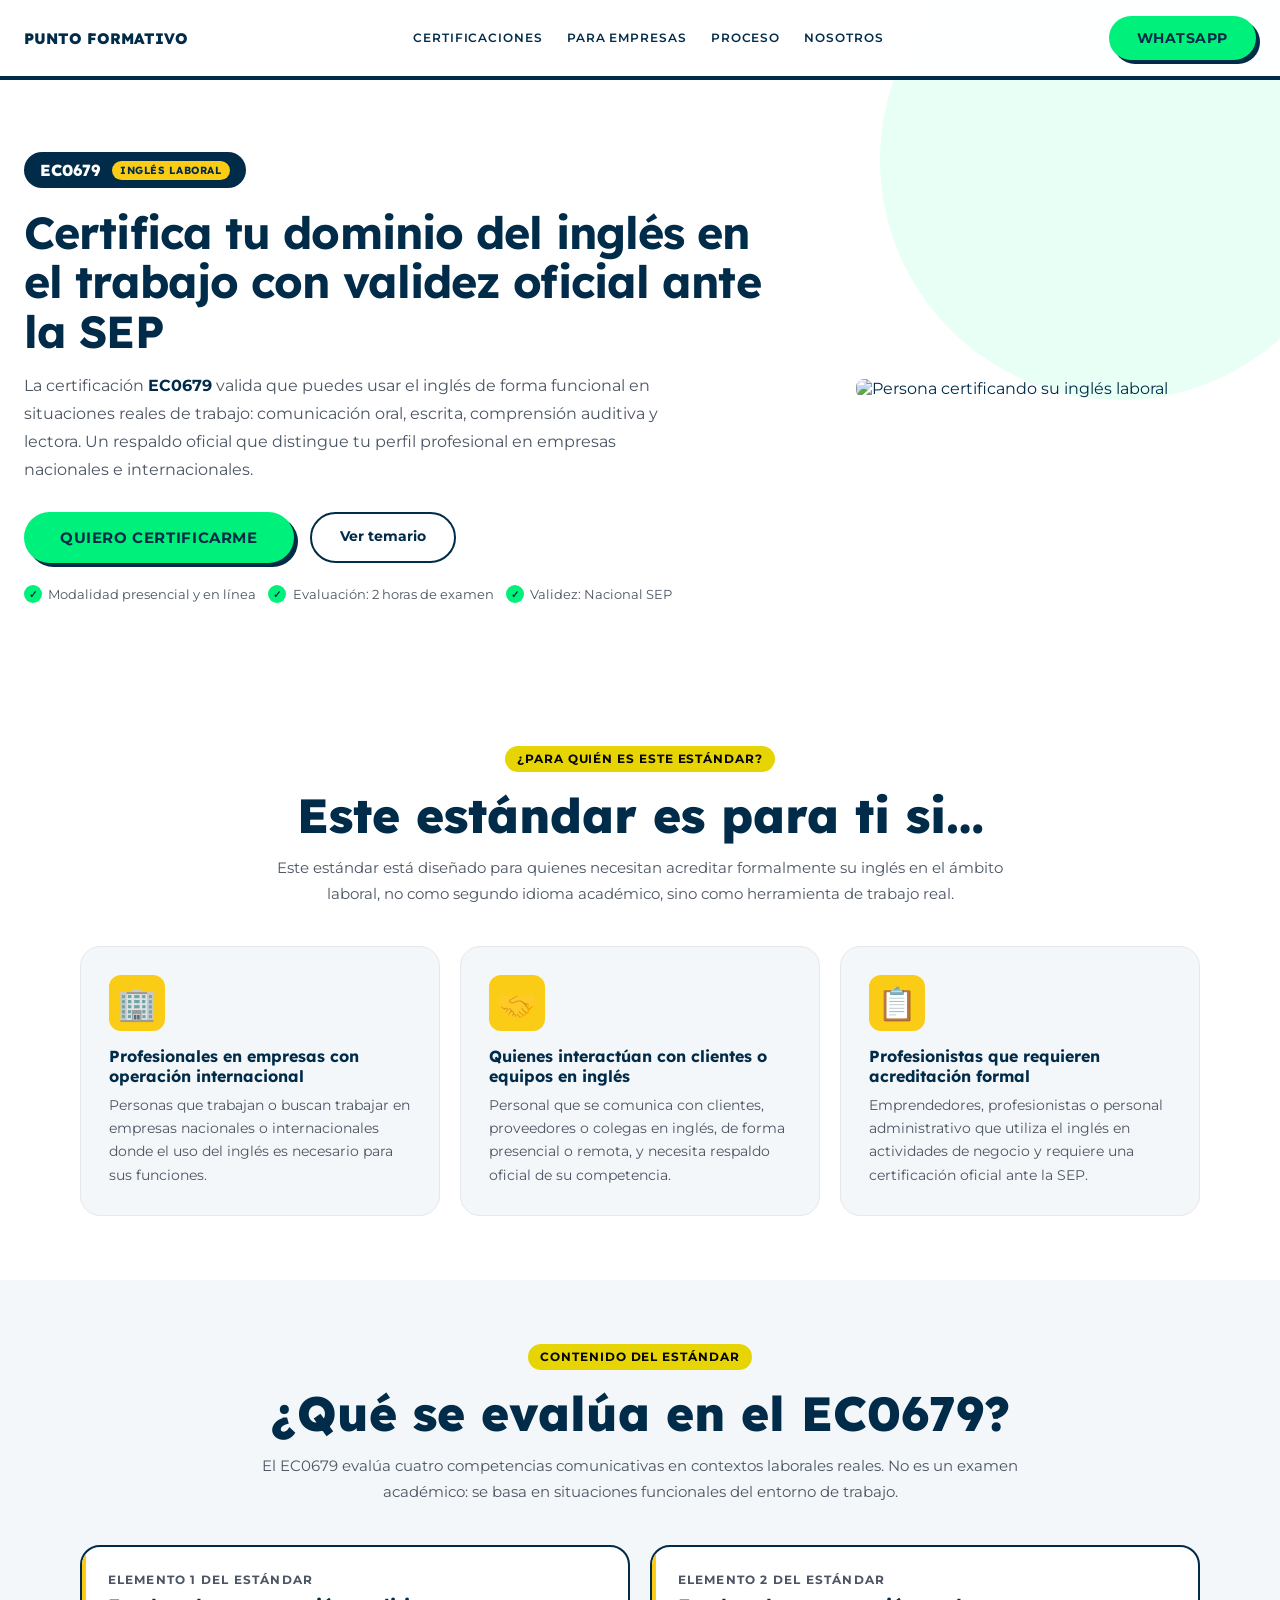
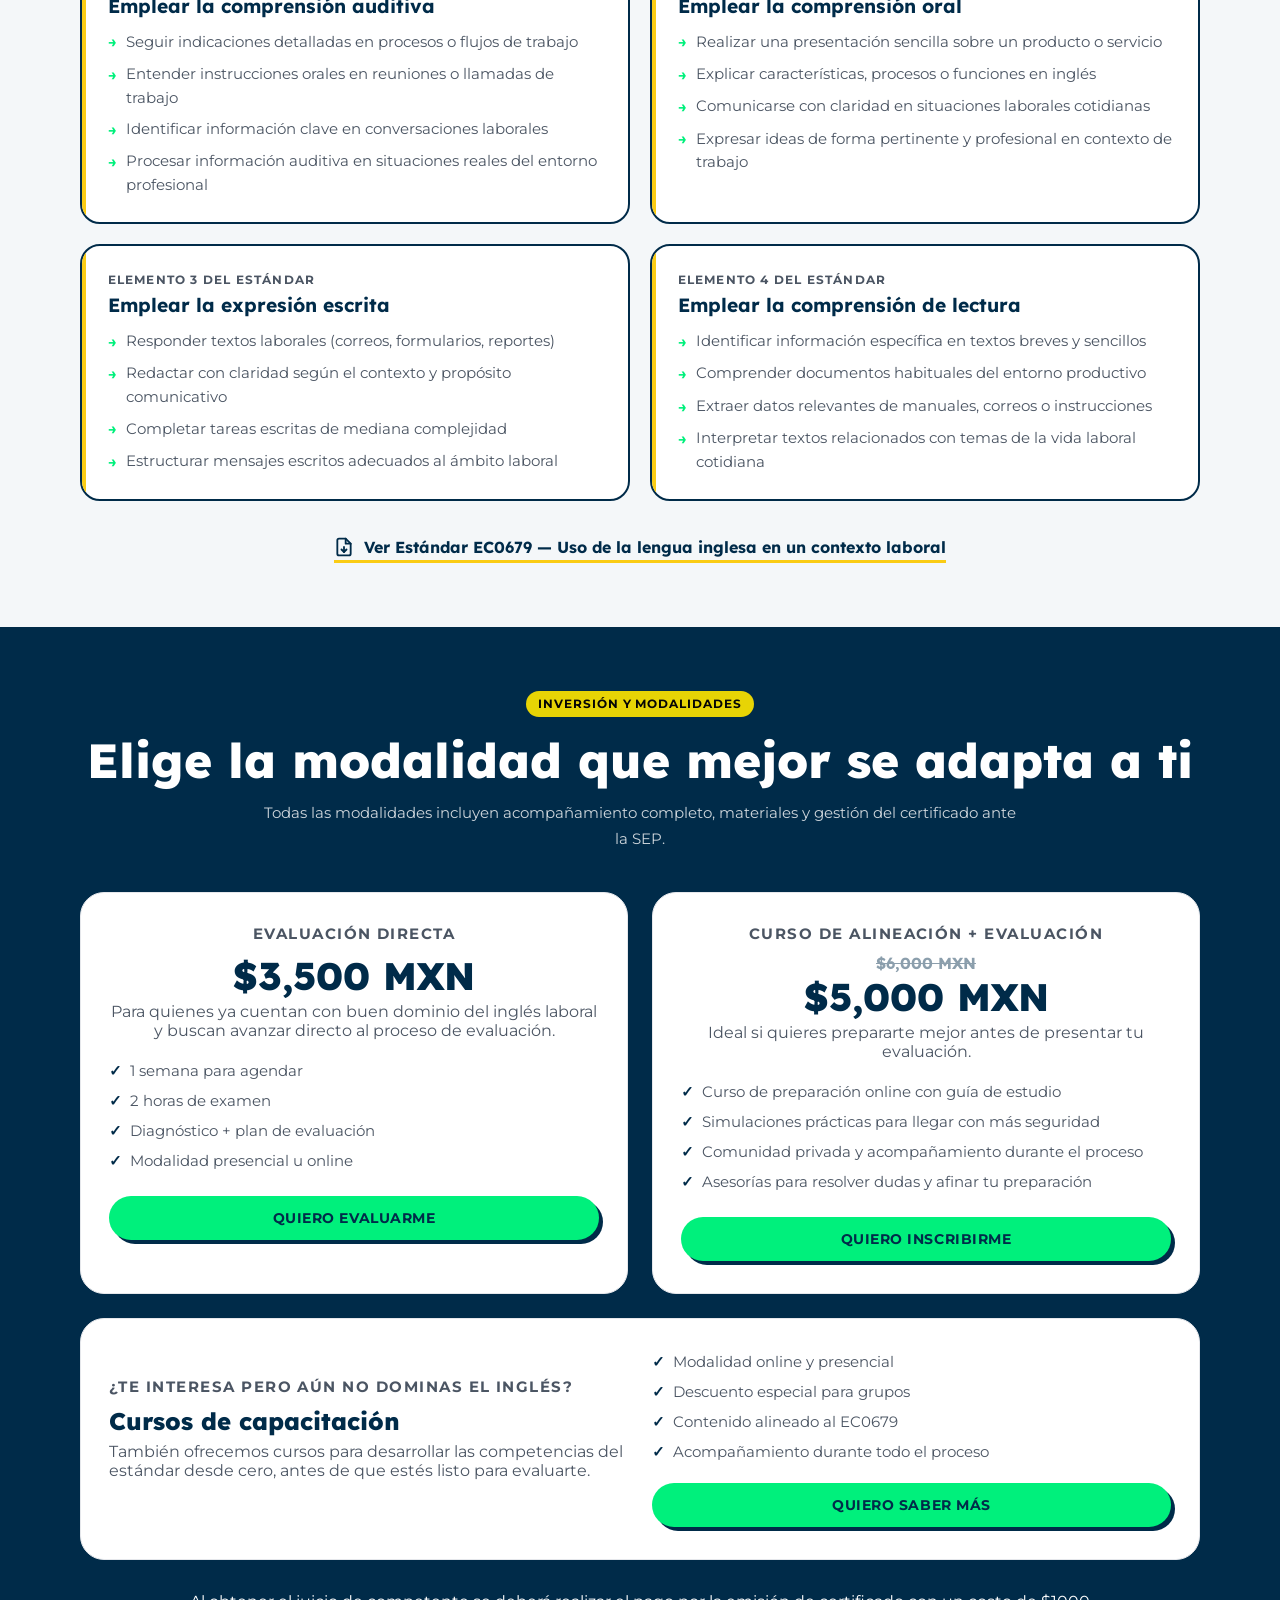
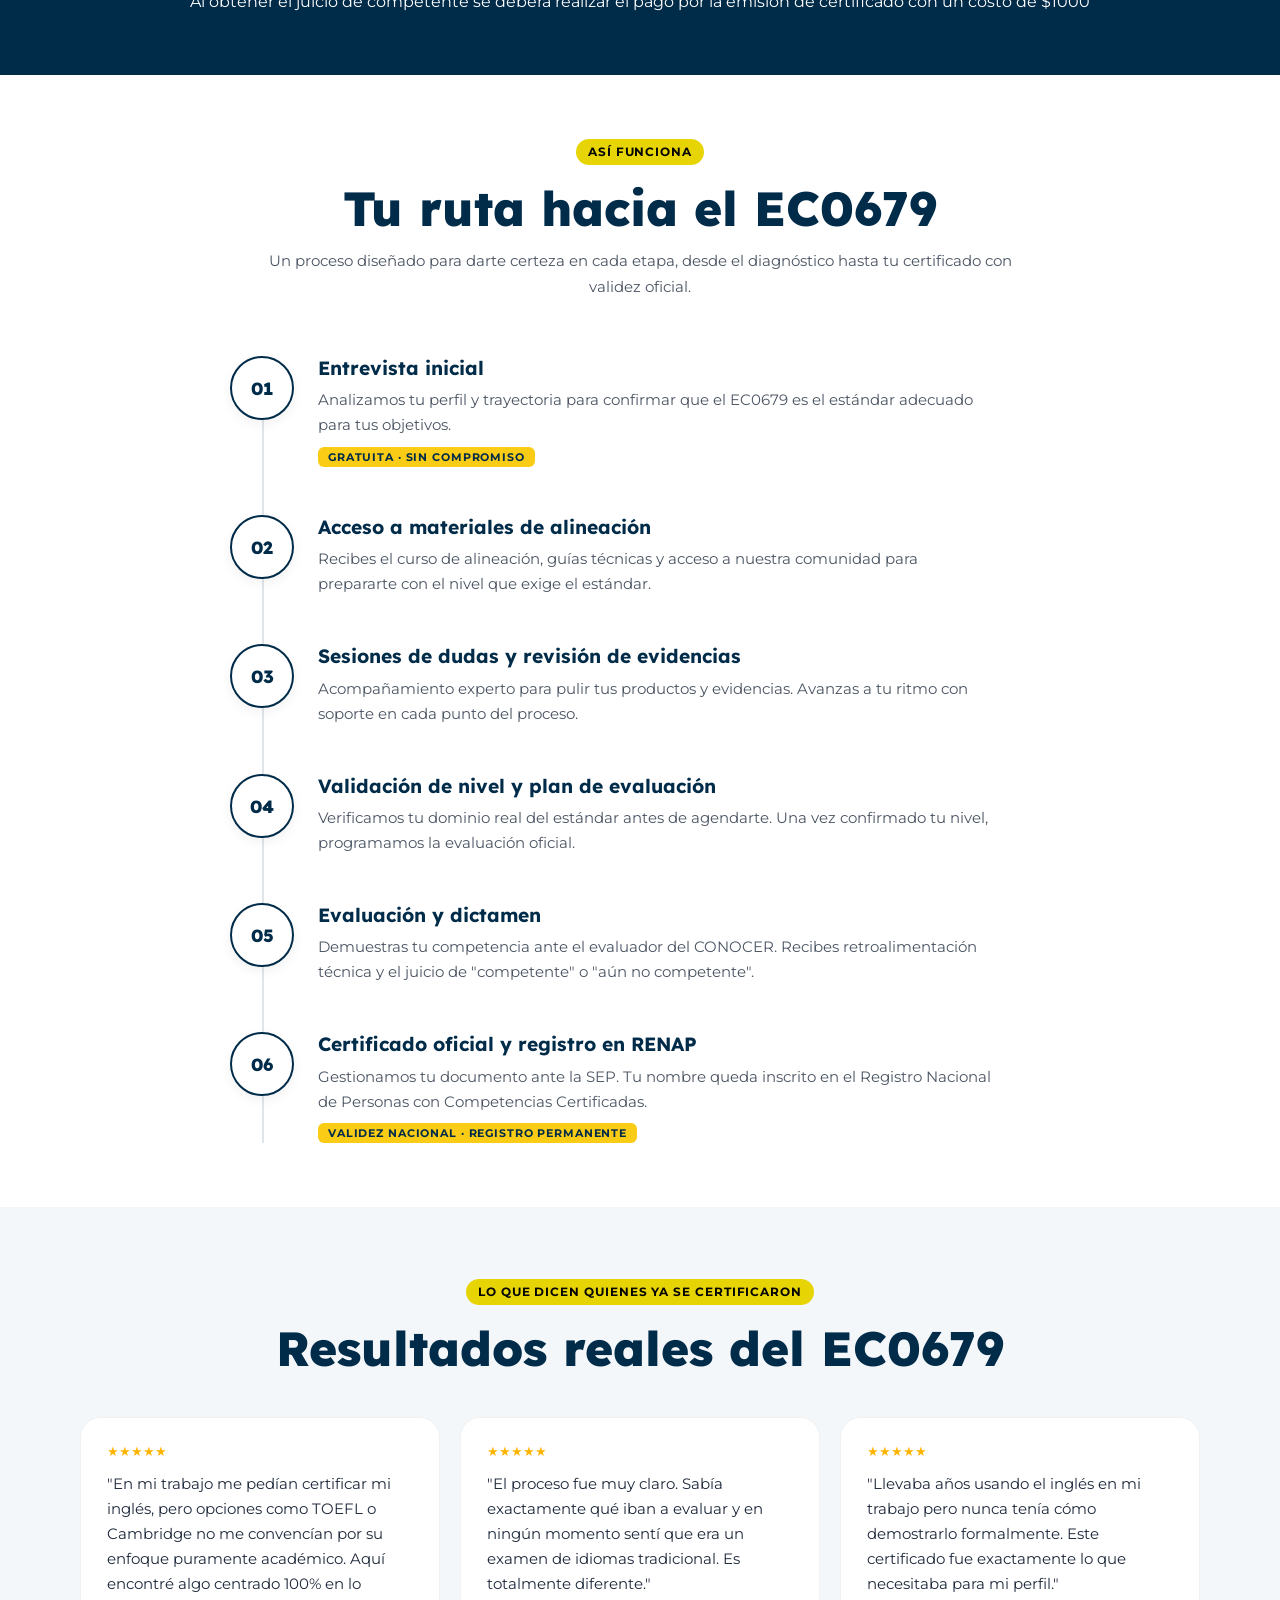
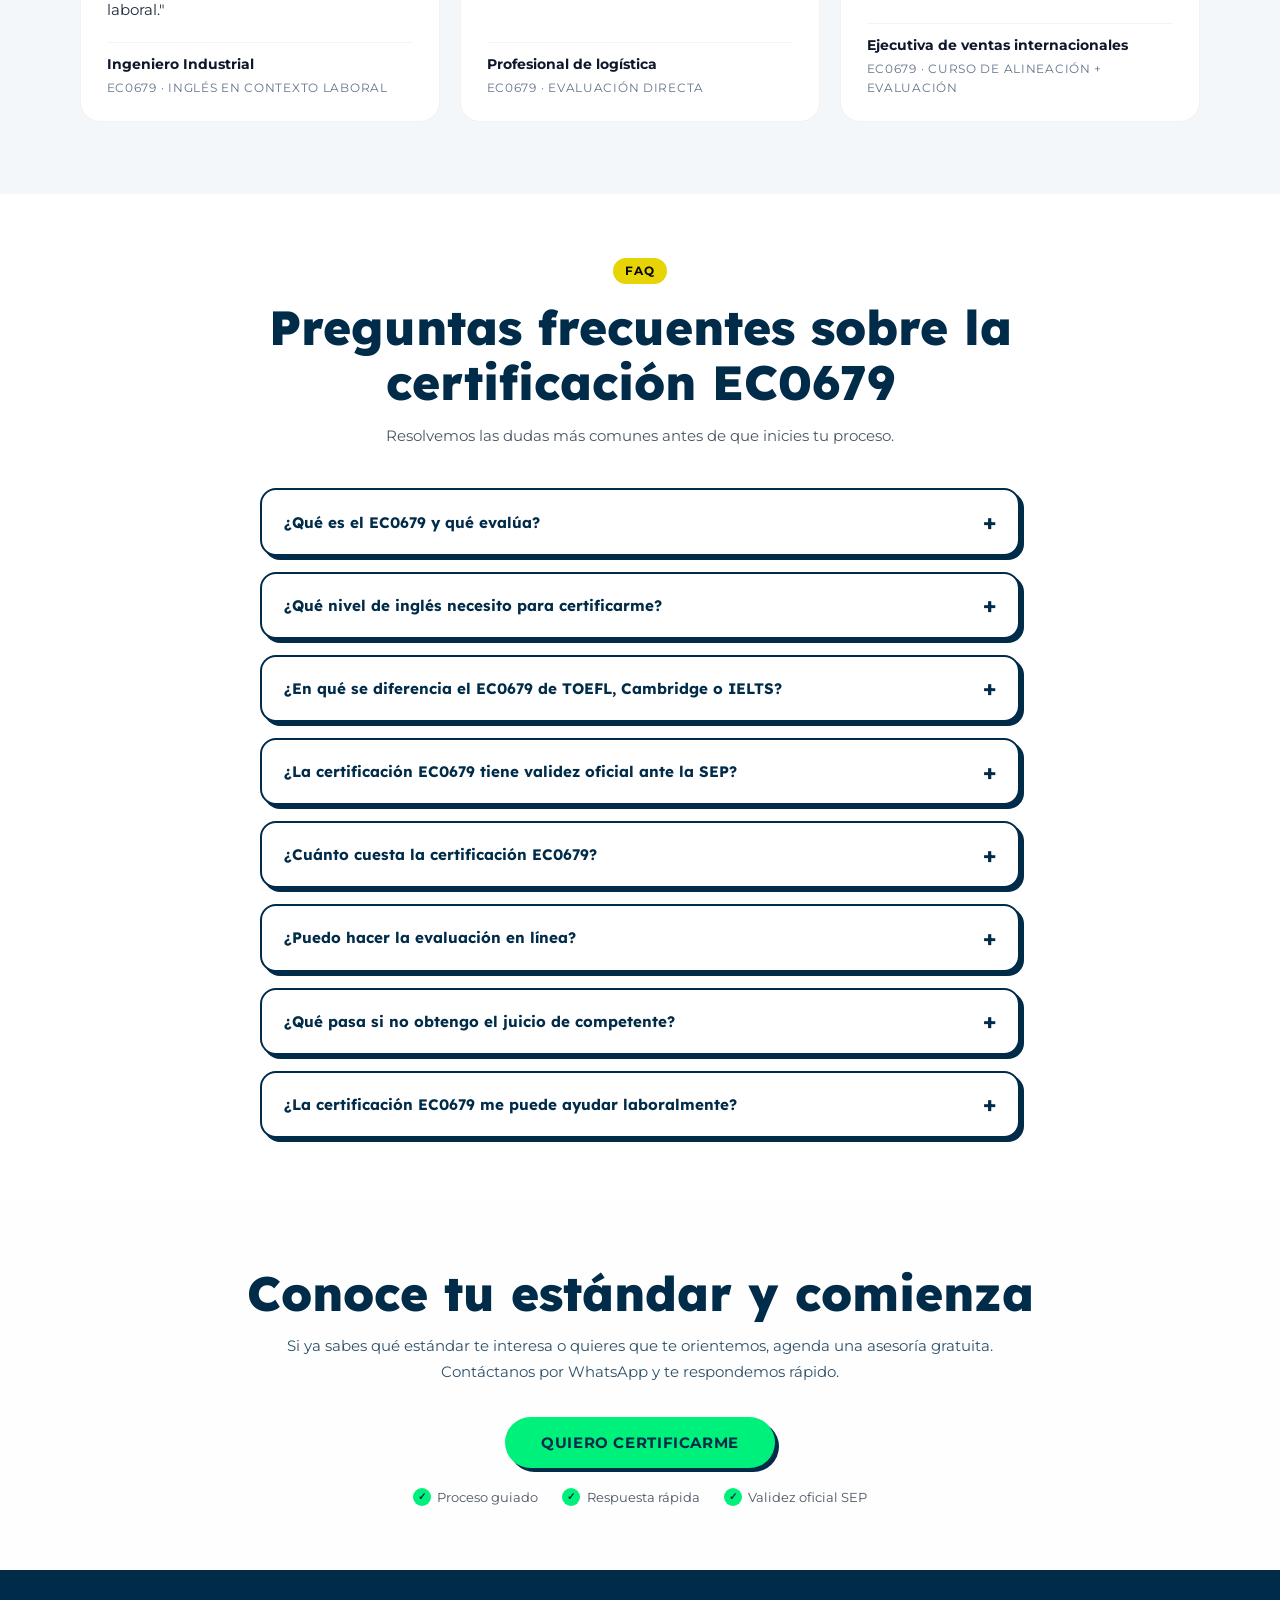
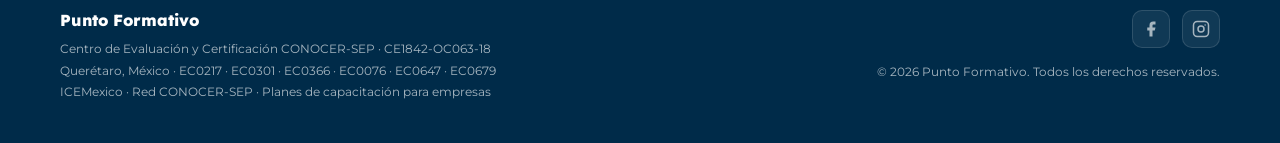
==== commit 389dc7bb: "price edit" ====
--- a/ec0679.html
+++ b/ec0679.html
@@ -290,69 +290,49 @@
       display:grid;grid-template-columns:repeat(3,1fr);gap:1.5rem;margin-top:2.5rem;
     }
     .precio-card{
-      background:rgba(230, 169, 169, 0.07);
-      border:1.5px solid rgba(255,255,255,.15);
+      background:#ffffff !important;
+      border:1.5px solid #e5e7eb;
       border-radius:1.5rem;
       padding:2rem 1.75rem;
       text-align:center;
       transition:.25s ease;
     }
-    .precio-card:hover{background:rgba(255,255,255,.12);border-color:rgba(255,255,255,.3)}
-    .precio-card.destacado{
-      background:#ffffff !important;
-      border-color:#ffffff;
-      position:relative;
-    }
-    .precio-card.destacado *{color:#002B49 !important}
-    .destacado-label{
-      position:absolute;top:-14px;left:50%;transform:translateX(-50%);
-      background:#facc15 !important;color:#002B49;
-      font-size:.65rem;font-weight:800;text-transform:uppercase;
-      padding:5px 14px;border-radius:999px;white-space:nowrap;
-      letter-spacing:.06em;
-    }
+    .precio-card:hover{border-color:#002B49;box-shadow:0 8px 24px rgba(0,43,73,.1)}
     .precio-modalidad{
       font-size:.92rem;font-weight:700;text-transform:uppercase;
-      letter-spacing:.1em;color:rgba(255,255,255,.6);margin-bottom:.75rem;
-    }
-    .precio-card.destacado .precio-modalidad{color:#4b5563 !important}
+      letter-spacing:.1em;color:#4b5563;margin-bottom:.75rem;
+    }
     .precio-monto{
-  font-family:'Lexend',sans-serif;
-  font-size:2.4rem;
-  font-weight:800;
-  color:#00f07c;
-  line-height:1.1;
-  margin-bottom:.3rem;
-}
-
-.precio-anterior{
-  display:block;
-  font-size:1rem;
-  font-weight:700;
-  text-decoration:line-through;
-  opacity:.5;
-  margin-bottom:.2rem;
-}
-
-.precio-promocion{
-  display:block;
-  font-size:2.4rem;
-  font-weight:800;
-}
-    .precio-card.destacado .precio-monto{color:#002B49 !important}
-    .precio-nota{font-size:.98rem;color:rgba(255,255,255,.6);margin-bottom:1.25rem}
-    .precio-card.destacado .precio-nota{color:#4b5563 !important}
+      font-family:'Lexend',sans-serif;
+      font-size:2.4rem;
+      font-weight:800;
+      color:#002B49;
+      line-height:1.1;
+      margin-bottom:.3rem;
+    }
+    .precio-anterior{
+      display:block;
+      font-size:1rem;
+      font-weight:700;
+      text-decoration:line-through;
+      opacity:.45;
+      margin-bottom:.2rem;
+    }
+    .precio-promocion{
+      display:block;
+      font-size:2.4rem;
+      font-weight:800;
+    }
+    .precio-nota{font-size:.98rem;color:#4b5563;margin-bottom:1.25rem}
     .precio-lista{
       list-style:none;text-align:left;display:flex;
       flex-direction:column;gap:.5rem;margin-bottom:1.5rem;
     }
     .precio-lista li{
       display:flex;align-items:flex-start;gap:.5rem;
-      font-size:.92rem;color:rgba(255,255,255,.8);line-height:1.5;
-    }
-    .precio-card.destacado .precio-lista li{color:#4b5563 !important}
-    .precio-lista li::before{content:'✓';color:#00f07c;font-weight:700;flex-shrink:0}
-    .precio-card.destacado .precio-lista li::before{color:#002B49 !important}
+      font-size:.92rem;color:#4b5563;line-height:1.5;
+    }
+    .precio-lista li::before{content:'✓';color:#002B49;font-weight:700;flex-shrink:0}
 
     /* ══════════════════════════════════════
        PROCESO PASO A PASO (roadmap)
@@ -500,6 +480,7 @@
        RESPONSIVE — MOBILE (640px)
     ══════════════════════════════════════ */
     @media(max-width:640px){
+      .precio-card-capacitacion{grid-template-columns:1fr!important}
       .nav{padding:.85rem 1rem;flex-wrap:wrap}
       .nav-toggle{display:flex}
       .nav-links{
@@ -600,7 +581,7 @@
 
     <div class="hero-panel">
       <img
-        src="https://images.unsplash.com/photo-1558204458-fcd9d63b9662?q=80&w=1423&auto=format&fit=crop&ixlib=rb-4.1.0&ixid=M3wxMjA3fDB8MHxwaG90by1wYWdlfHx8fGVufDB8fHx8fA%3D%3D"
+        src="https://raw.githubusercontent.com/sermercader/punto-formativo/1ae77c85f989870c62926d3f8fb518bf39b1291a/Certificado.png"
         alt="Persona certificando su inglés laboral"
         loading="lazy"
       />
@@ -725,7 +706,7 @@
 
   <div class="precio-card">
     <div class="precio-modalidad">Evaluación directa</div>
-    <div class="precio-monto">$2,000 MXN</div>
+    <div class="precio-monto">$3,500 MXN</div>
     <div class="precio-nota">Para quienes ya cuentan con buen dominio del inglés laboral y buscan avanzar directo al proceso de evaluación.</div>
     <ul class="precio-lista">
       <li>1 semana para agendar</li>
@@ -738,11 +719,10 @@
   </div>
 
   <div class="precio-card destacado">
-    <span class="destacado-label">Promoción especial</span>
     <div class="precio-modalidad">Curso de alineación + evaluación</div>
     <div class="precio-monto">
-      <span class="precio-anterior">$8,000 MXN</span>
-      <span class="precio-promocion">$4,000 MXN</span>
+      <span class="precio-anterior">$6,000 MXN</span>
+      <span class="precio-promocion">$5,000 MXN</span>
     </div>
     <div class="precio-nota"> Ideal si quieres prepararte mejor antes de presentar tu evaluación.</div>
     <ul class="precio-lista">
@@ -755,6 +735,24 @@
   </div>
 </div>
 
+  <div style="margin-top:1.5rem;">
+    <div class="precio-card precio-card-capacitacion" style="max-width:100%;display:grid;grid-template-columns:1fr 1fr;gap:1.5rem;align-items:center;text-align:left;">
+      <div>
+        <div class="precio-modalidad">¿Te interesa pero aún no dominas el inglés?</div>
+        <div class="precio-monto" style="font-size:1.5rem;margin-bottom:.5rem;">Cursos de capacitación</div>
+        <div class="precio-nota">También ofrecemos cursos para desarrollar las competencias del estándar desde cero, antes de que estés listo para evaluarte.</div>
+      </div>
+      <div>
+        <ul class="precio-lista" style="margin-bottom:1.25rem;">
+          <li>Modalidad online y presencial</li>
+          <li>Descuento especial para grupos</li>
+          <li>Contenido alineado al EC0679</li>
+          <li>Acompañamiento durante todo el proceso</li>
+        </ul>
+        <a href="https://wa.me/524423335393?text=Hola,%20me%20interesan%20los%20cursos%20de%20capacitaci%C3%B3n%20de%20ingl%C3%A9s%20EC0679" target="_blank" class="btn-primary" style="width:100%;text-align:center;">Quiero saber más</a>
+      </div>
+    </div>
+  </div>
 
       </div>
       <p style="text-align:center;font-size:1.0rem;color:rgb(255, 255, 255);margin-top:2rem;">Al obtener el juicio de competente se deberá realizar el pago por la emisión de certificado con un costo de $1000</p>
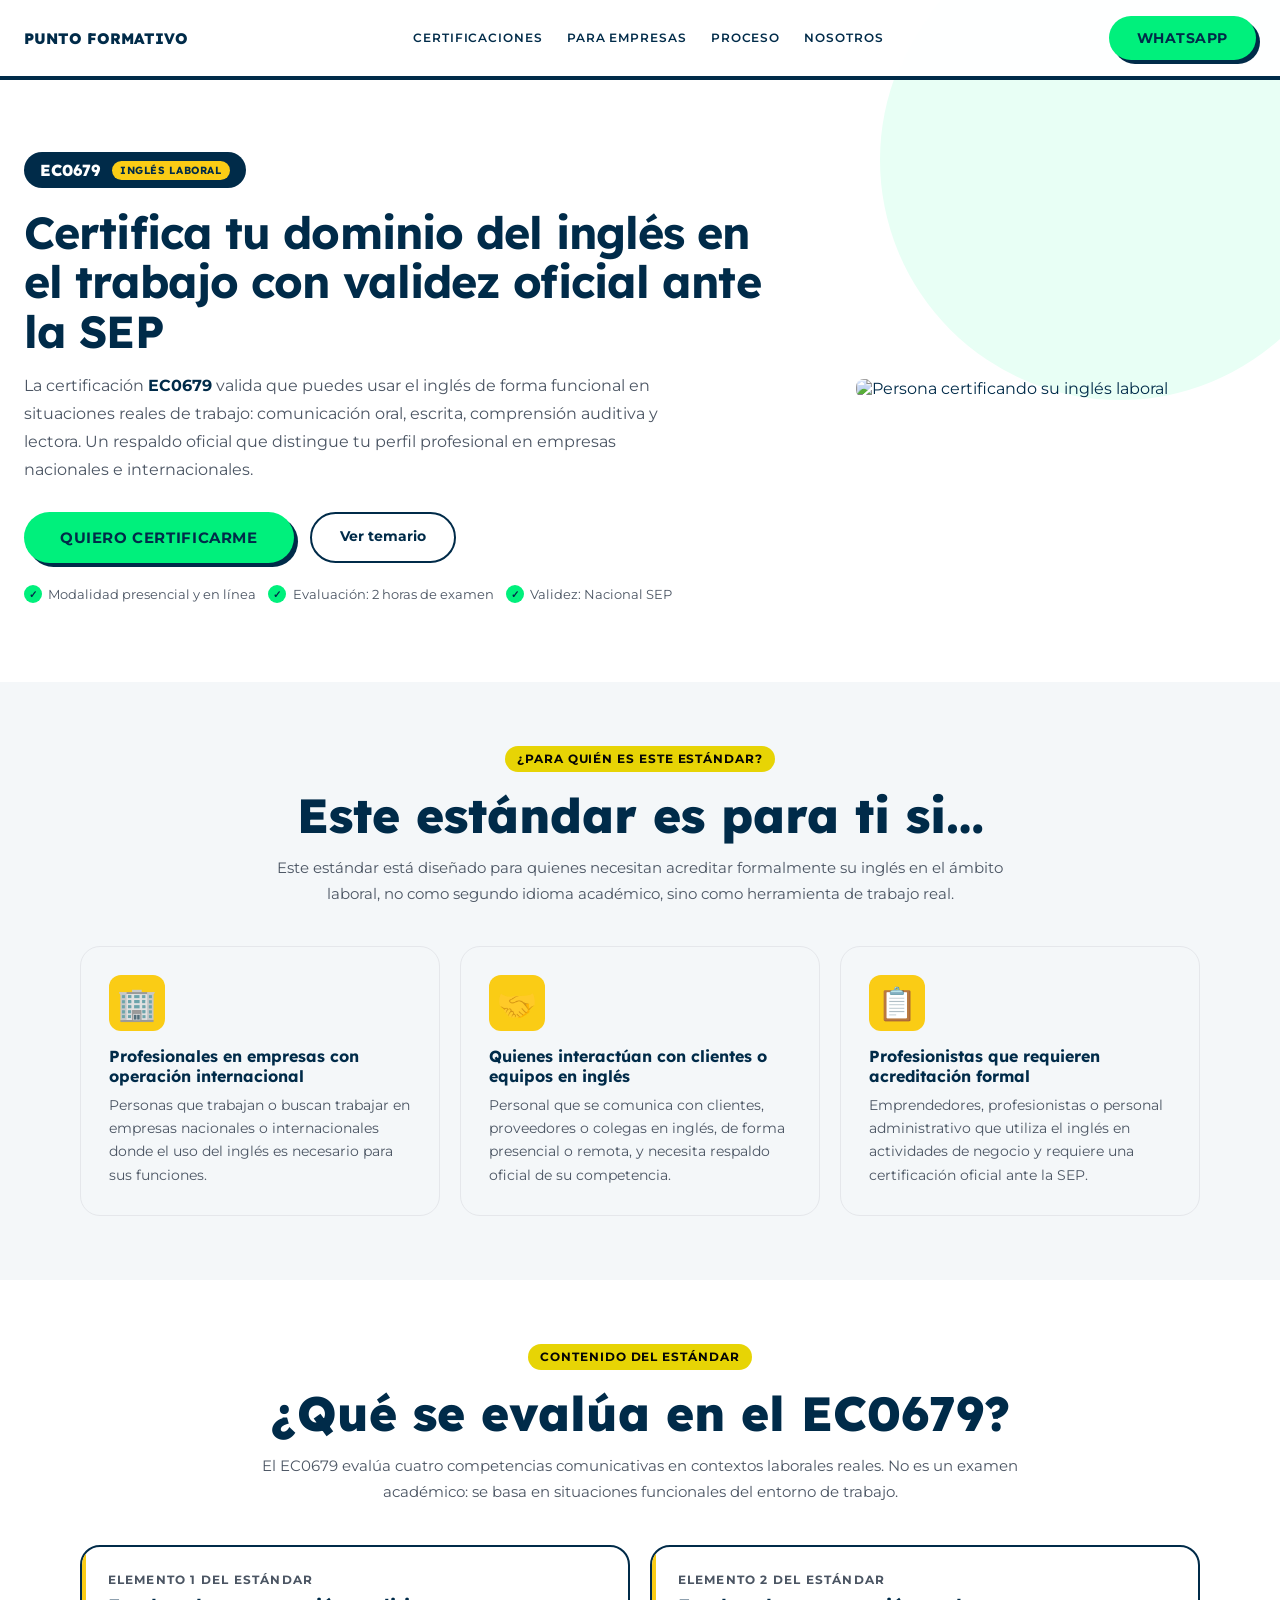
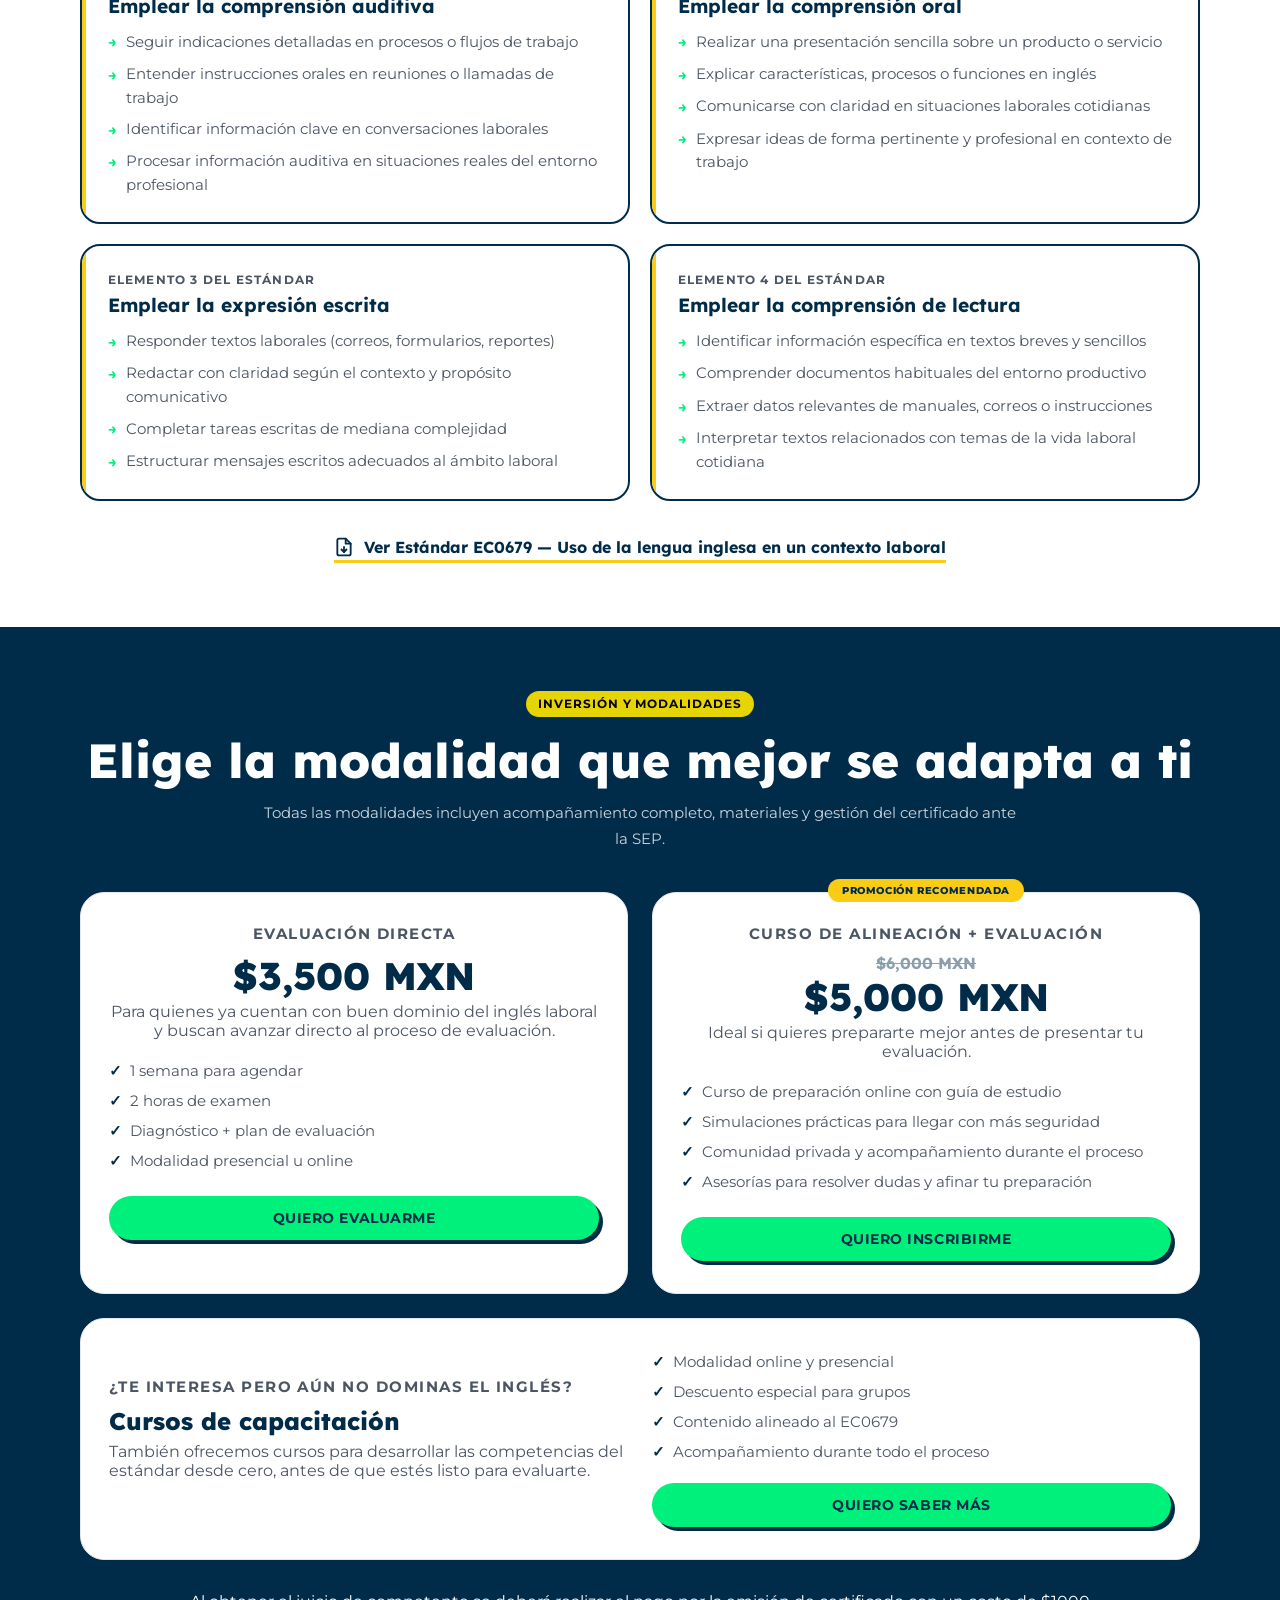
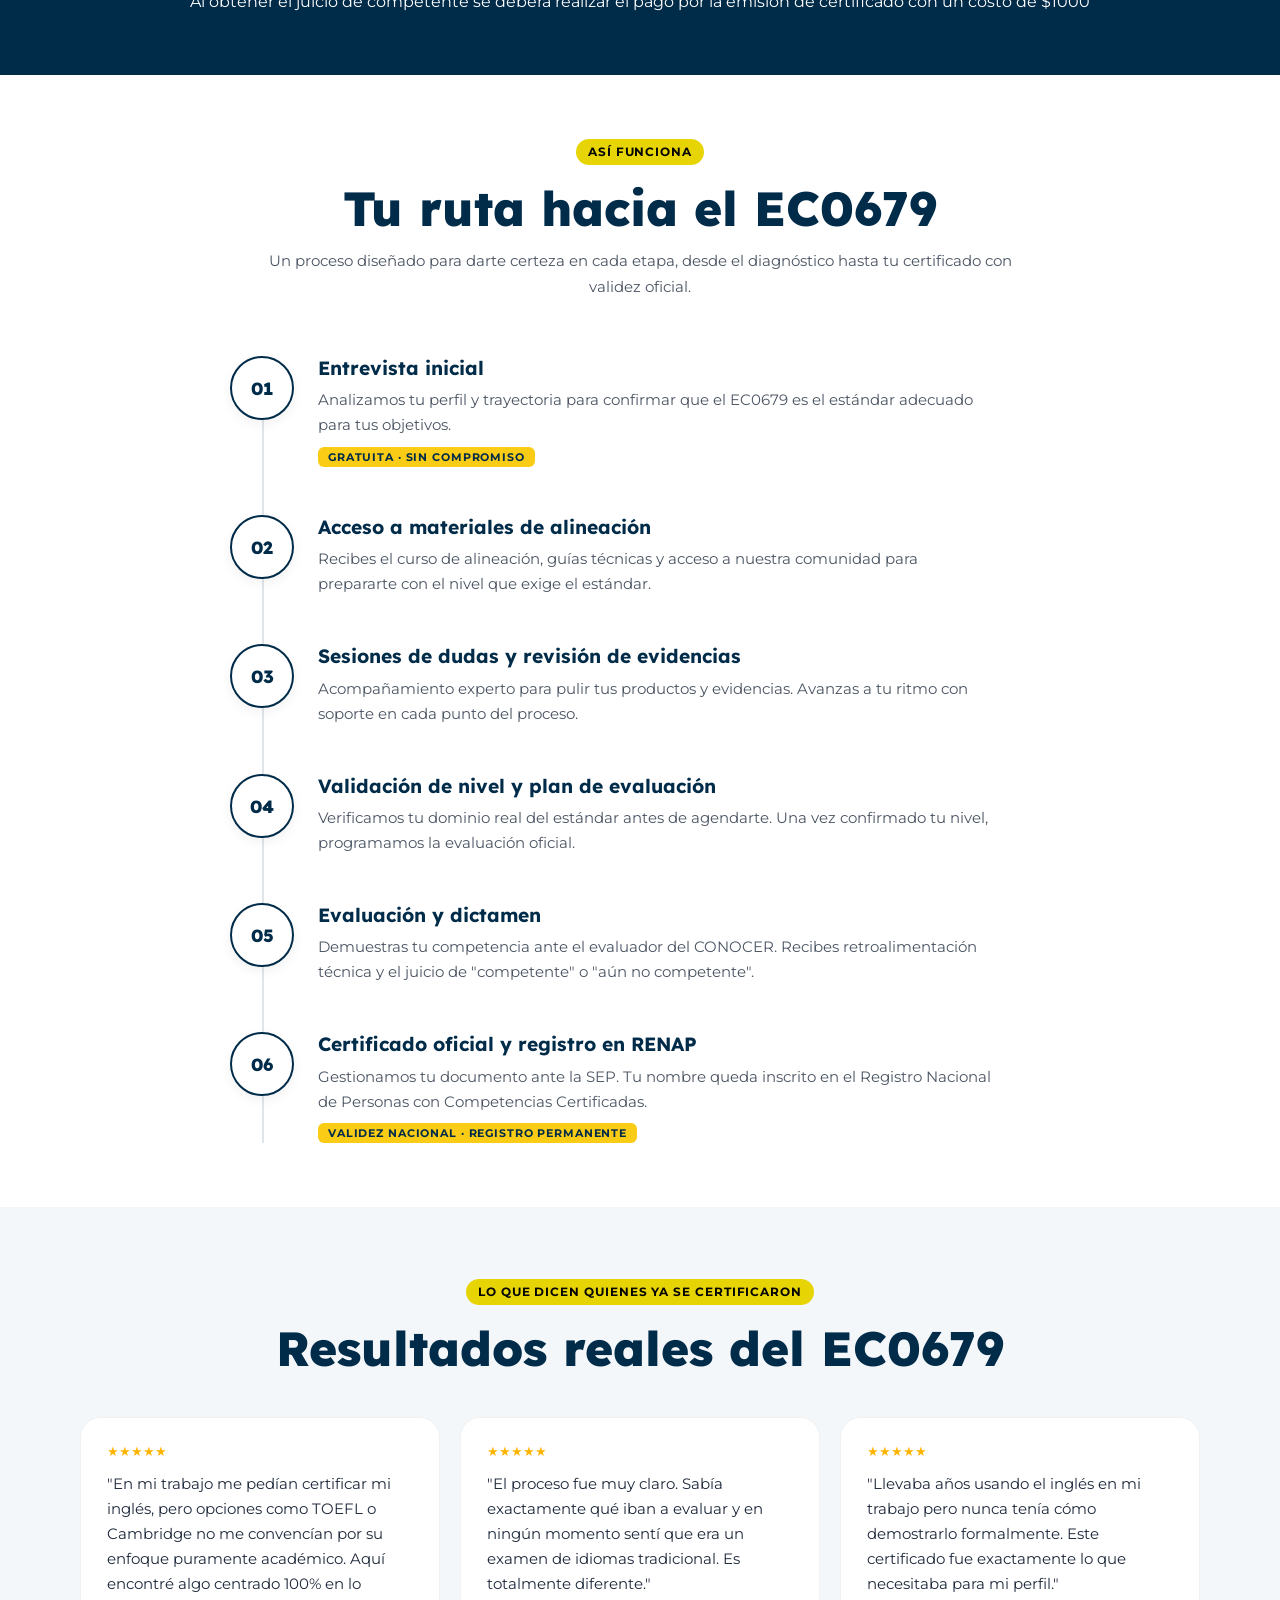
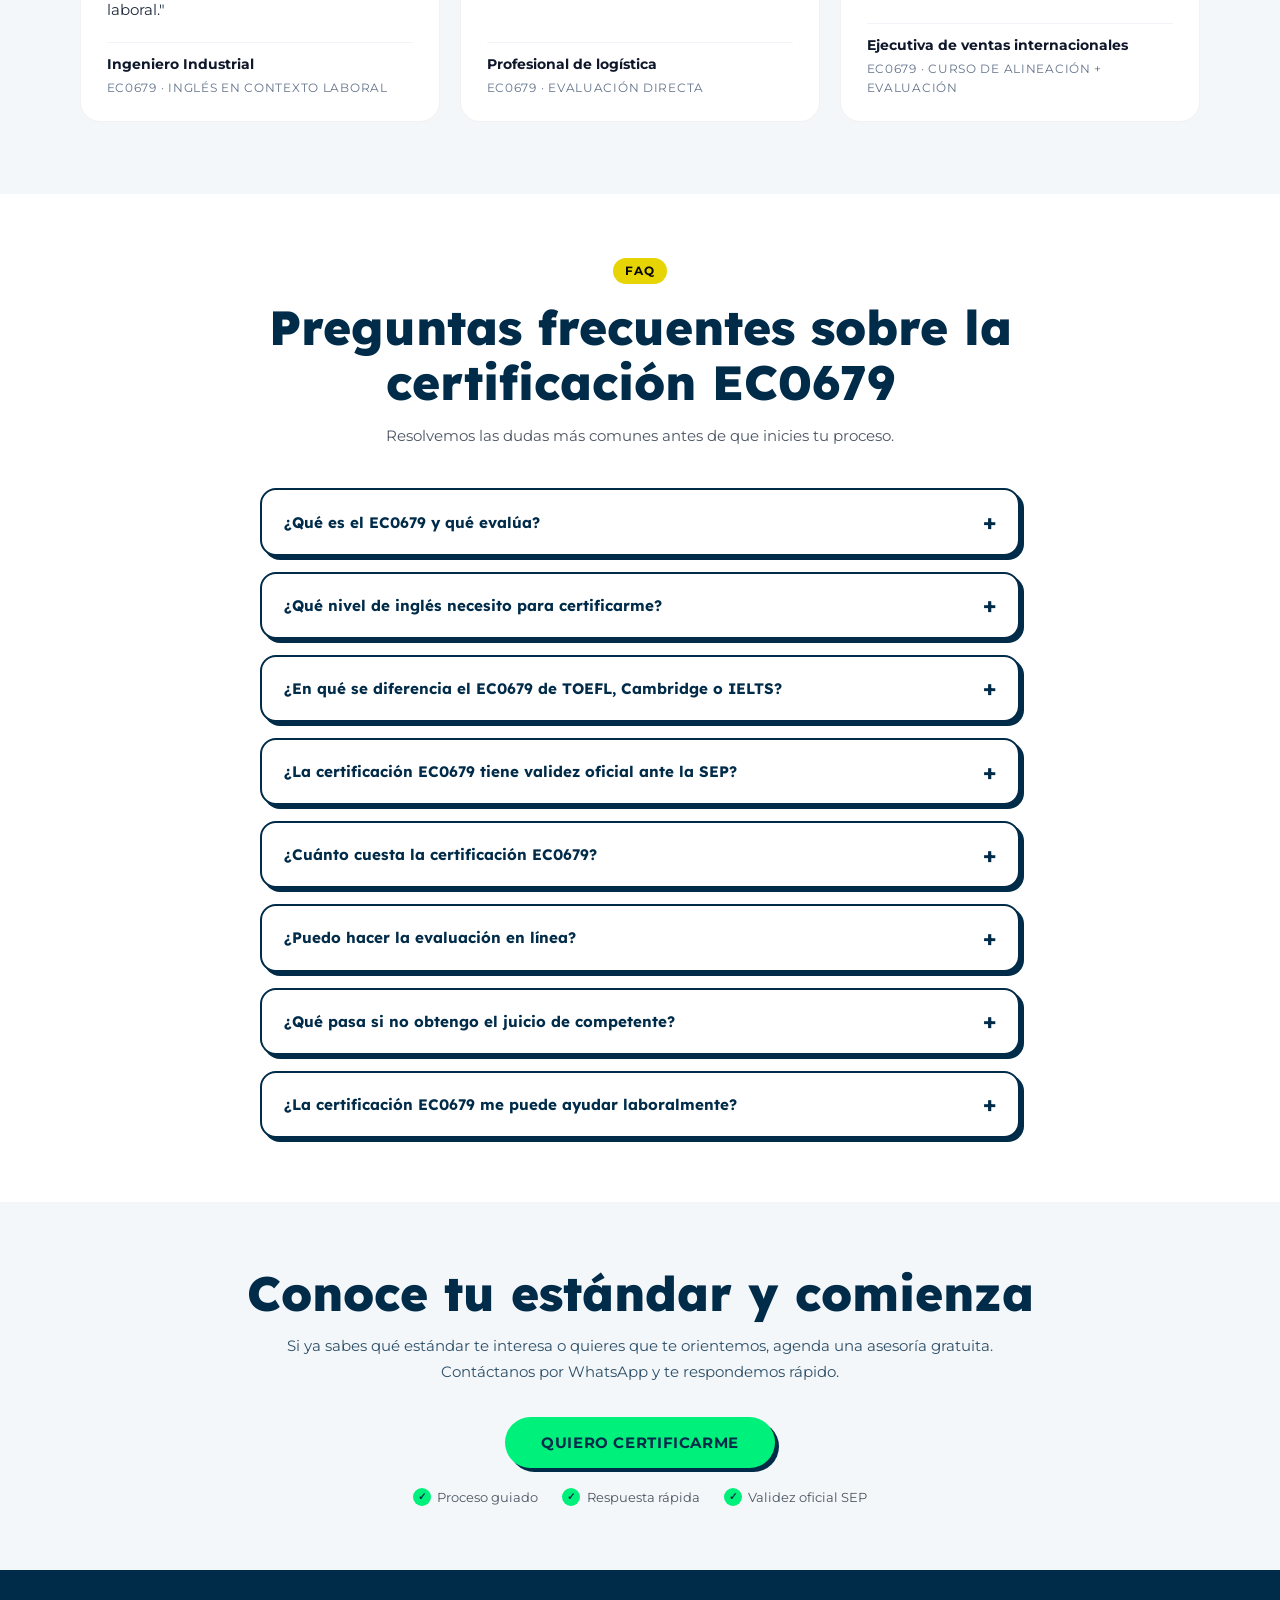
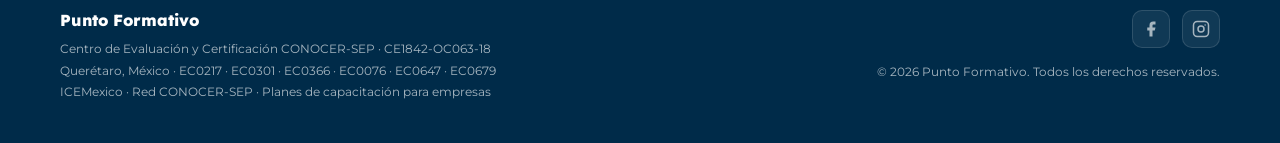
==== commit 6444d055: "colores alternados secciones" ====
--- a/ec0679.html
+++ b/ec0679.html
@@ -225,7 +225,7 @@
     /* ══════════════════════════════════════
        PARA QUIÉN ES
     ══════════════════════════════════════ */
-    .para-quien{background:#ffffff !important}
+    .para-quien{background:#F4F7F9 !important}
     .perfiles-grid{
       display:grid;grid-template-columns:repeat(3,1fr);gap:1.25rem;margin-top:2.5rem;
     }
@@ -249,7 +249,7 @@
     /* ══════════════════════════════════════
        TEMARIO / QUÉ SE EVALÚA
     ══════════════════════════════════════ */
-    .temario{background:#F4F7F9 !important}
+    .temario{background:#ffffff !important}
     .temario-grid{
       display:grid;grid-template-columns:repeat(2,1fr);gap:1.25rem;margin-top:2.5rem;
     }
@@ -322,6 +322,14 @@
       display:block;
       font-size:2.4rem;
       font-weight:800;
+    }
+    .precio-card.destacado{position:relative}
+    .destacado-label{
+      position:absolute;top:-14px;left:50%;transform:translateX(-50%);
+      background:#facc15 !important;color:#002B49;
+      font-size:.65rem;font-weight:800;text-transform:uppercase;
+      padding:5px 14px;border-radius:999px;white-space:nowrap;
+      letter-spacing:.06em;
     }
     .precio-nota{font-size:.98rem;color:#4b5563;margin-bottom:1.25rem}
     .precio-lista{
@@ -419,7 +427,7 @@
     /* ══════════════════════════════════════
        CTA FINAL
     ══════════════════════════════════════ */
-    .final-cta{background:#fefefe !important;text-align:center;padding:4rem 0}
+    .final-cta{background:#F4F7F9 !important;text-align:center;padding:4rem 0}
     .final-cta .section-title{color:#002B49}
     .final-cta .section-desc{color:#002B49;opacity:.82;margin:0 auto}
     .final-cta-meta{
@@ -496,7 +504,7 @@
       .hero-estandar{padding:2.5rem 1rem}
       .hero-estandar h1{font-size:1.65rem}
       .hero-actions{flex-direction:column;align-items:stretch}
-      .hero-actions .btn-primary{text-align:center}
+      .hero-actions .btn-primary,.hero-actions .btn-secondary{text-align:center}
       .hero-chips{gap:.6rem}
 
       .section,.section-sm{padding:2.75rem 0}
@@ -719,6 +727,7 @@
   </div>
 
   <div class="precio-card destacado">
+    <span class="destacado-label">Promoción Recomendada</span>
     <div class="precio-modalidad">Curso de alineación + evaluación</div>
     <div class="precio-monto">
       <span class="precio-anterior">$6,000 MXN</span>
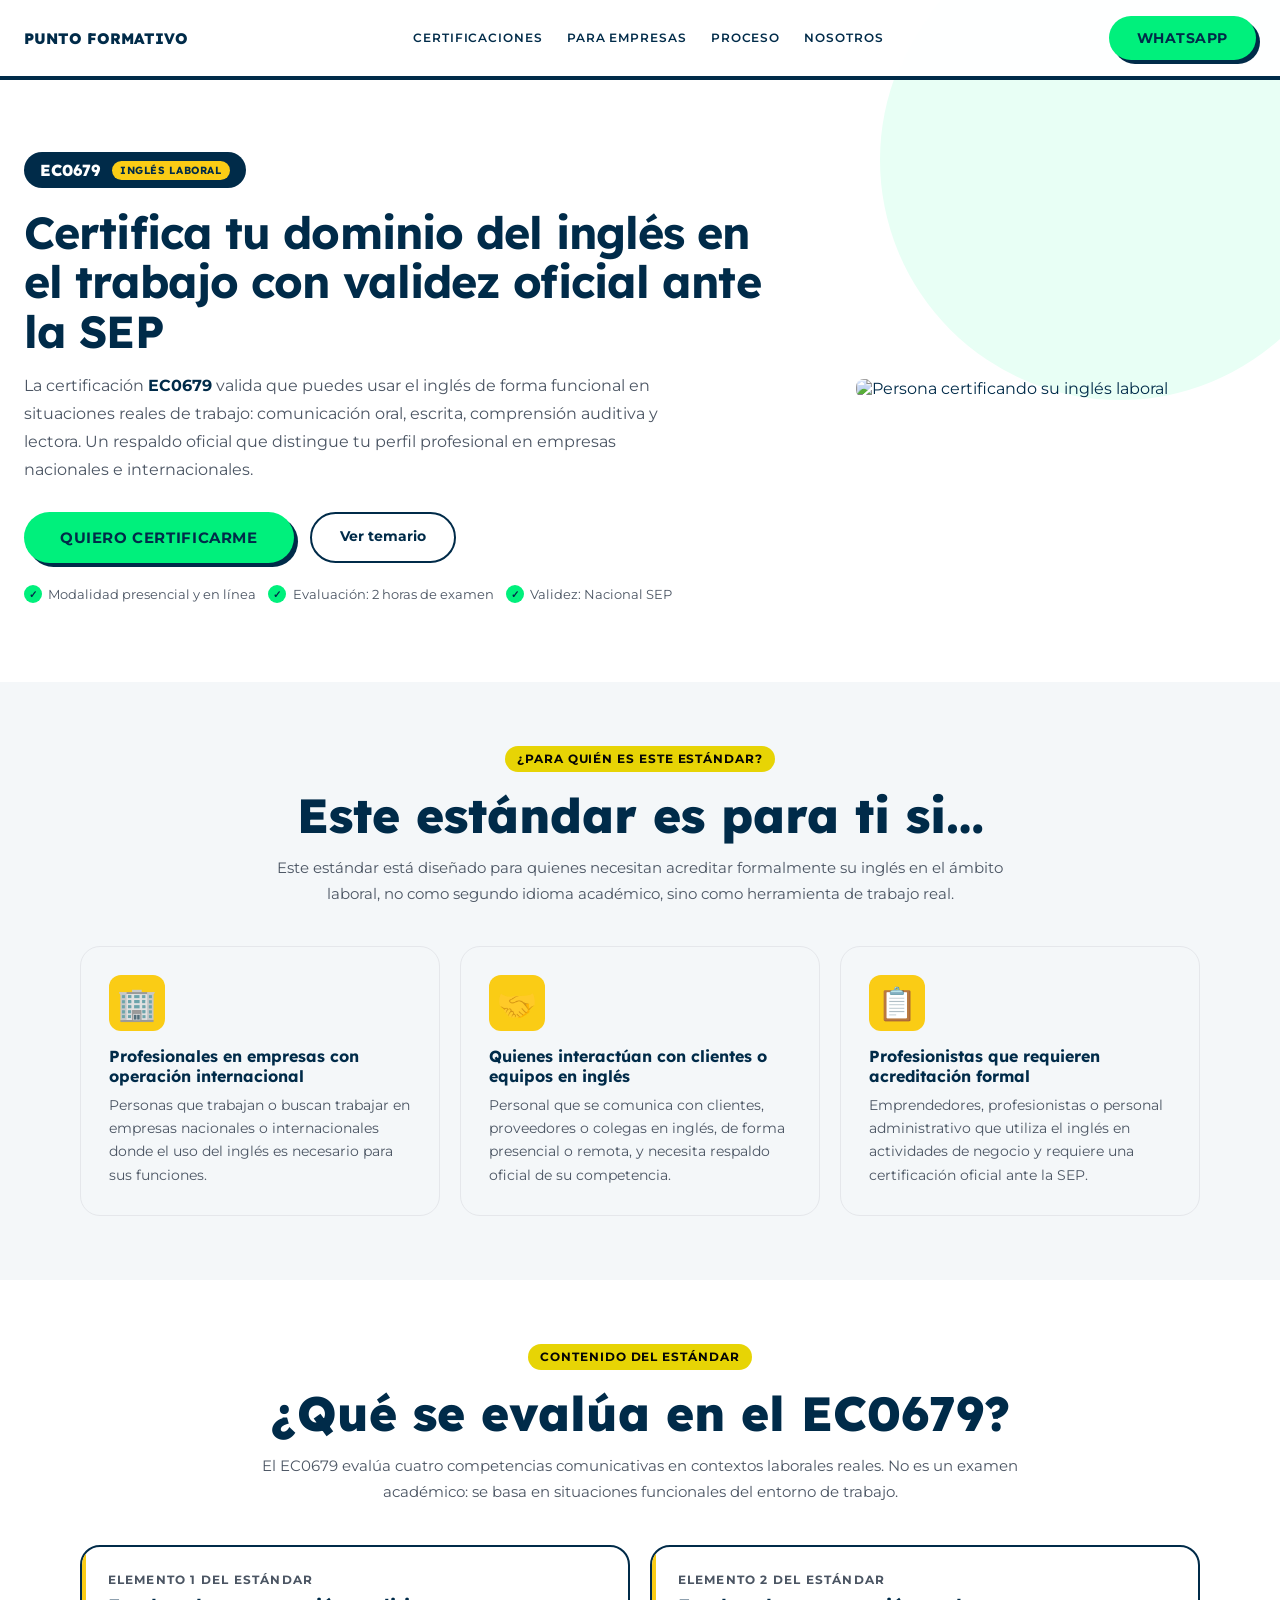
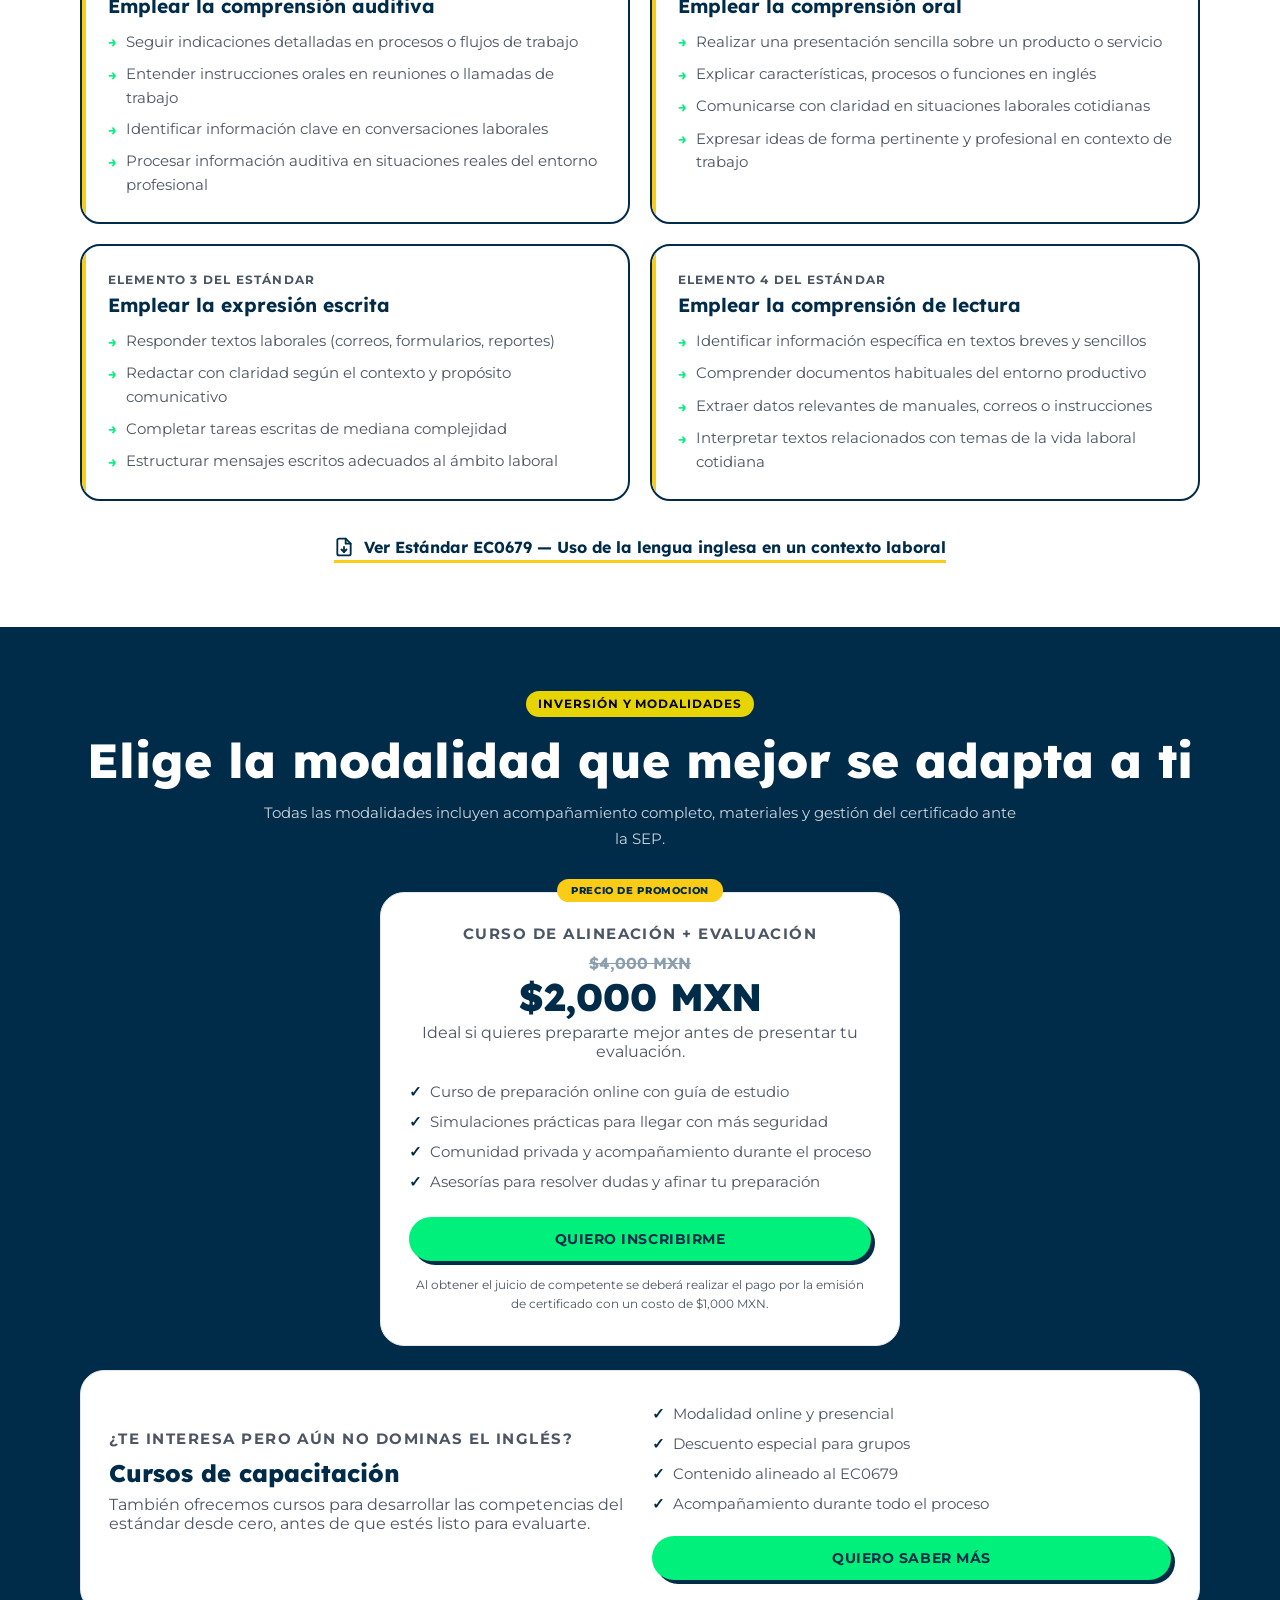
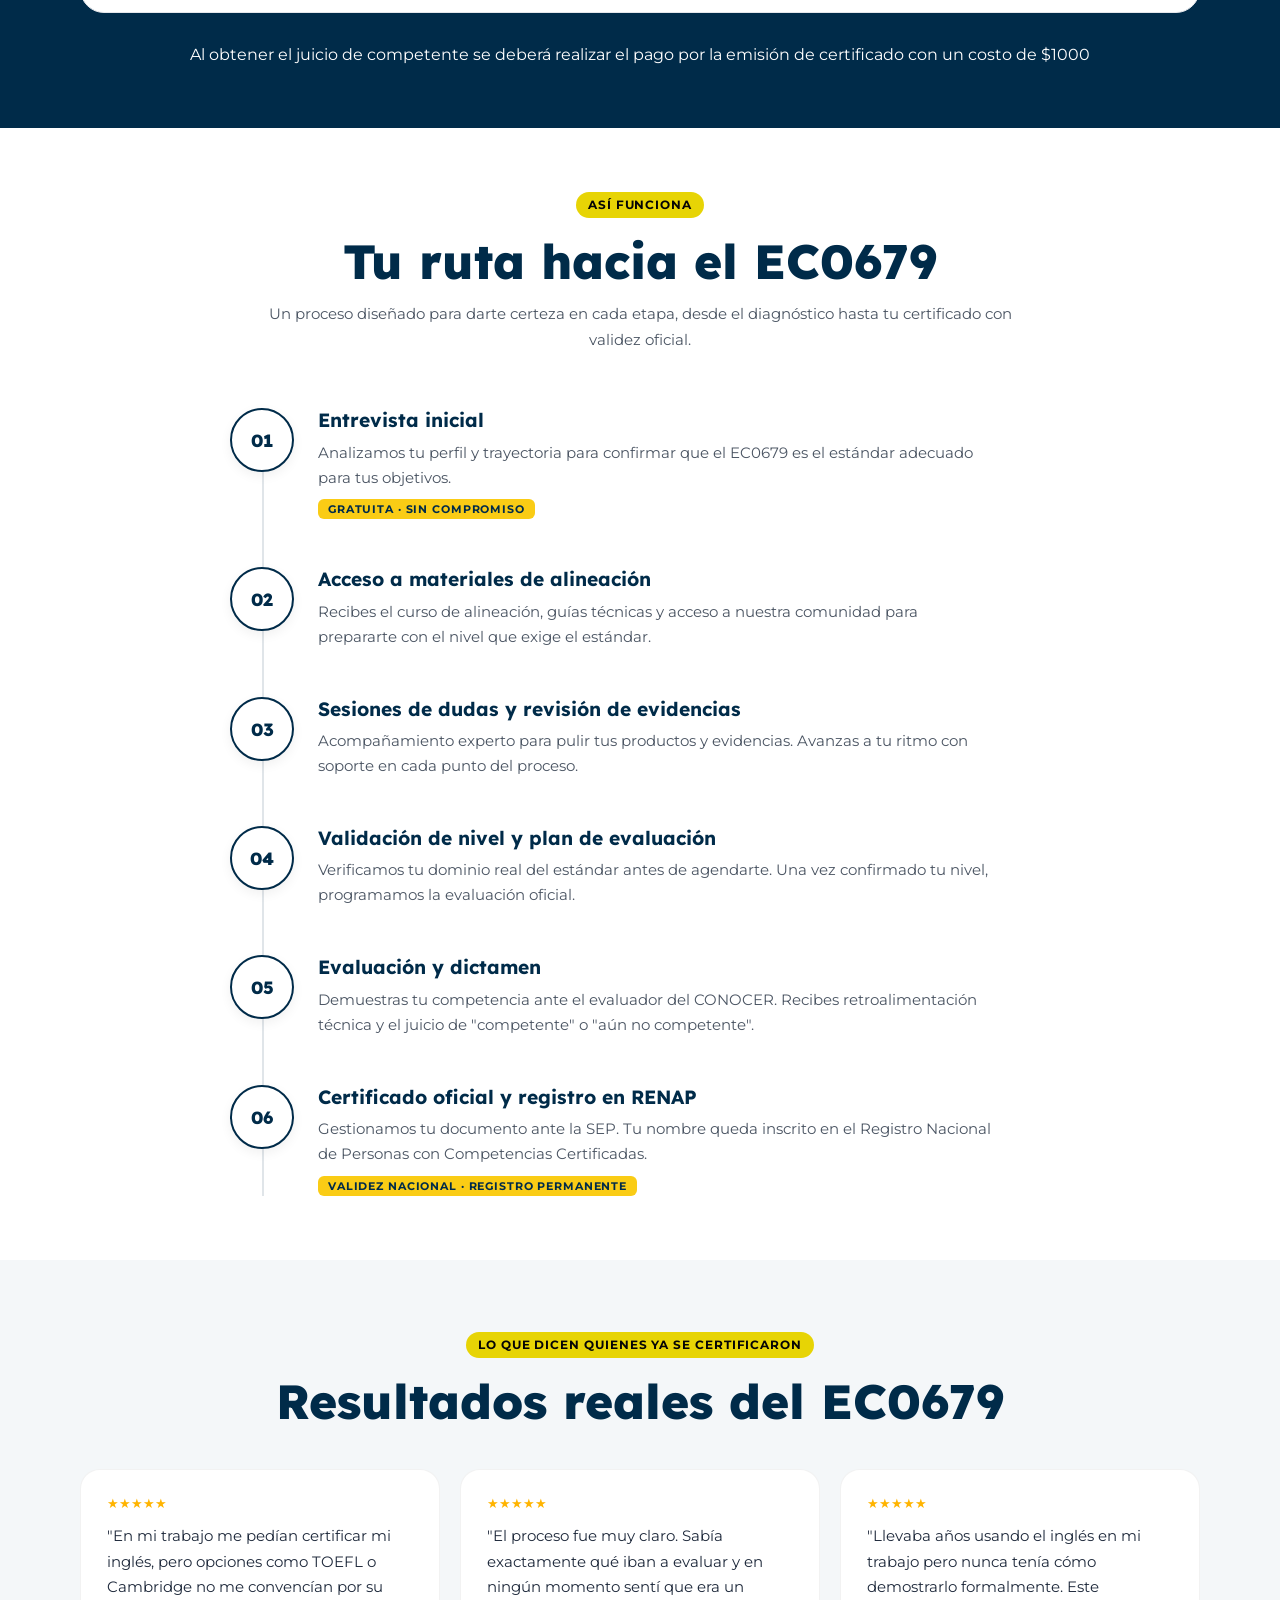
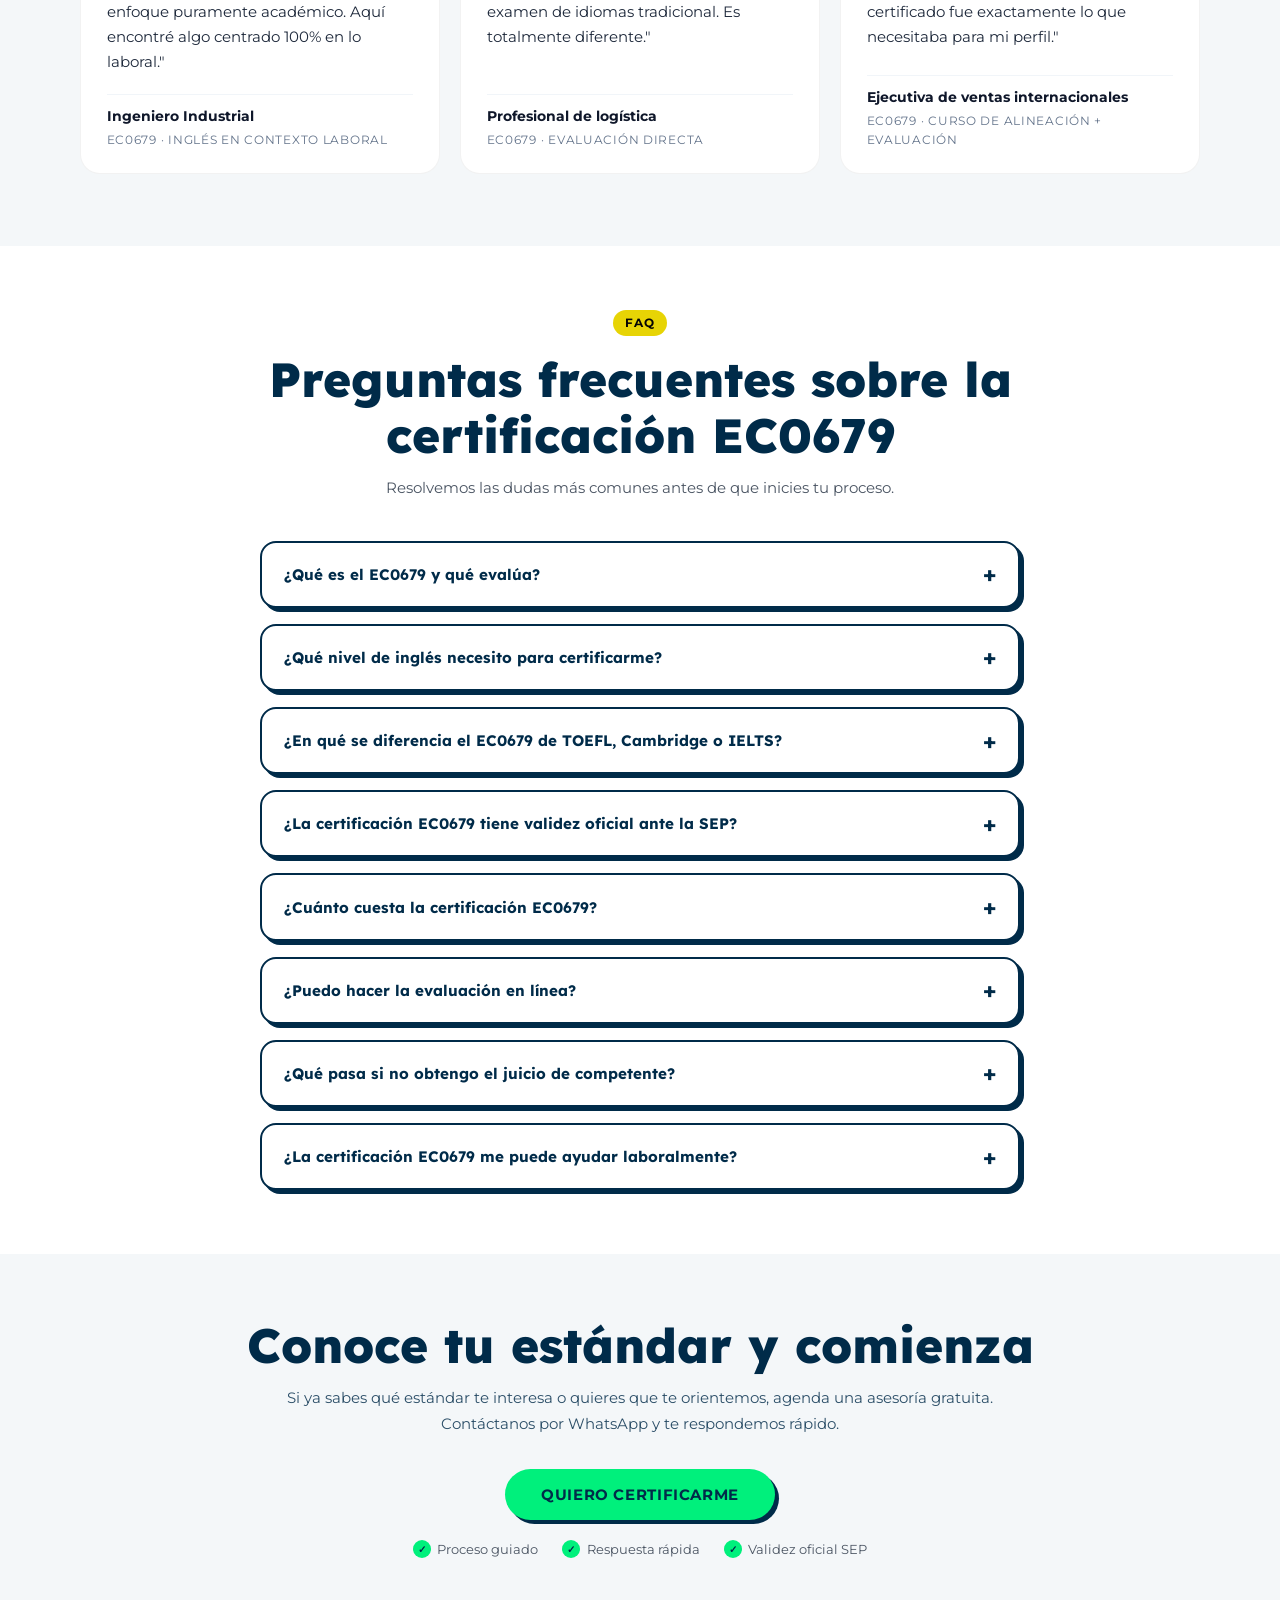
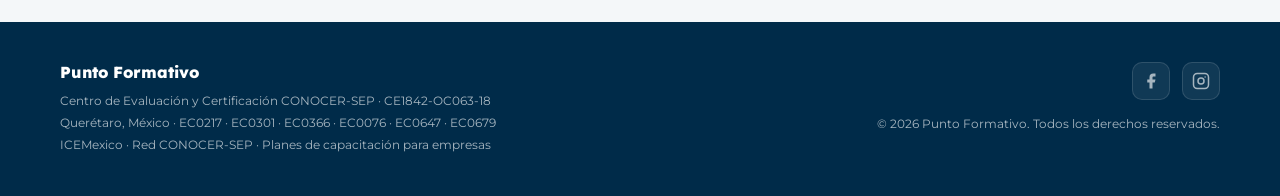
==== commit b084f101: "CAMBIO DE PRECIO" ====
--- a/ec0679.html
+++ b/ec0679.html
@@ -710,28 +710,14 @@
       </div>
 
 <!-- Grid 2x2 para los 4 esquemas del EC0679 -->
-<div class="precio-grid" style="grid-template-columns:repeat(2,1fr);">
-
-  <div class="precio-card">
-    <div class="precio-modalidad">Evaluación directa</div>
-    <div class="precio-monto">$3,500 MXN</div>
-    <div class="precio-nota">Para quienes ya cuentan con buen dominio del inglés laboral y buscan avanzar directo al proceso de evaluación.</div>
-    <ul class="precio-lista">
-      <li>1 semana para agendar</li>
-      <li>2 horas de examen</li>
-      <li>Diagnóstico + plan de evaluación</li>
-      <li>Modalidad presencial u online</li>
-    </ul>
-  
-    <a href="https://wa.me/524423335393?text=Hola,%20me%20interesan%20las%20Certificaciones%20CONOCER" target="_blank" class="btn-primary" style="width:100%;text-align:center;">Quiero evaluarme</a>
-  </div>
+<div class="precio-grid" style="grid-template-columns:1fr;max-width:520px;margin-left:auto;margin-right:auto;">
 
   <div class="precio-card destacado">
-    <span class="destacado-label">Promoción Recomendada</span>
+    <span class="destacado-label">Precio de Promocion</span>
     <div class="precio-modalidad">Curso de alineación + evaluación</div>
     <div class="precio-monto">
-      <span class="precio-anterior">$6,000 MXN</span>
-      <span class="precio-promocion">$5,000 MXN</span>
+      <span class="precio-anterior">$4,000 MXN</span>
+      <span class="precio-promocion">$2,000 MXN</span>
     </div>
     <div class="precio-nota"> Ideal si quieres prepararte mejor antes de presentar tu evaluación.</div>
     <ul class="precio-lista">
@@ -741,6 +727,7 @@
       <li>Asesorías para resolver dudas y afinar tu preparación</li>
     </ul>
     <a href="https://wa.me/524423335393?text=Hola,%20me%20interesan%20las%20Certificaciones%20CONOCER" target="_blank" class="btn-primary" style="width:100%;text-align:center;">Quiero inscribirme</a>
+    <p style="font-size:.78rem;color:#4b5563;margin-top:.85rem;line-height:1.55;">Al obtener el juicio de competente se deberá realizar el pago por la emisión de certificado con un costo de $1,000 MXN.</p>
   </div>
 </div>
 
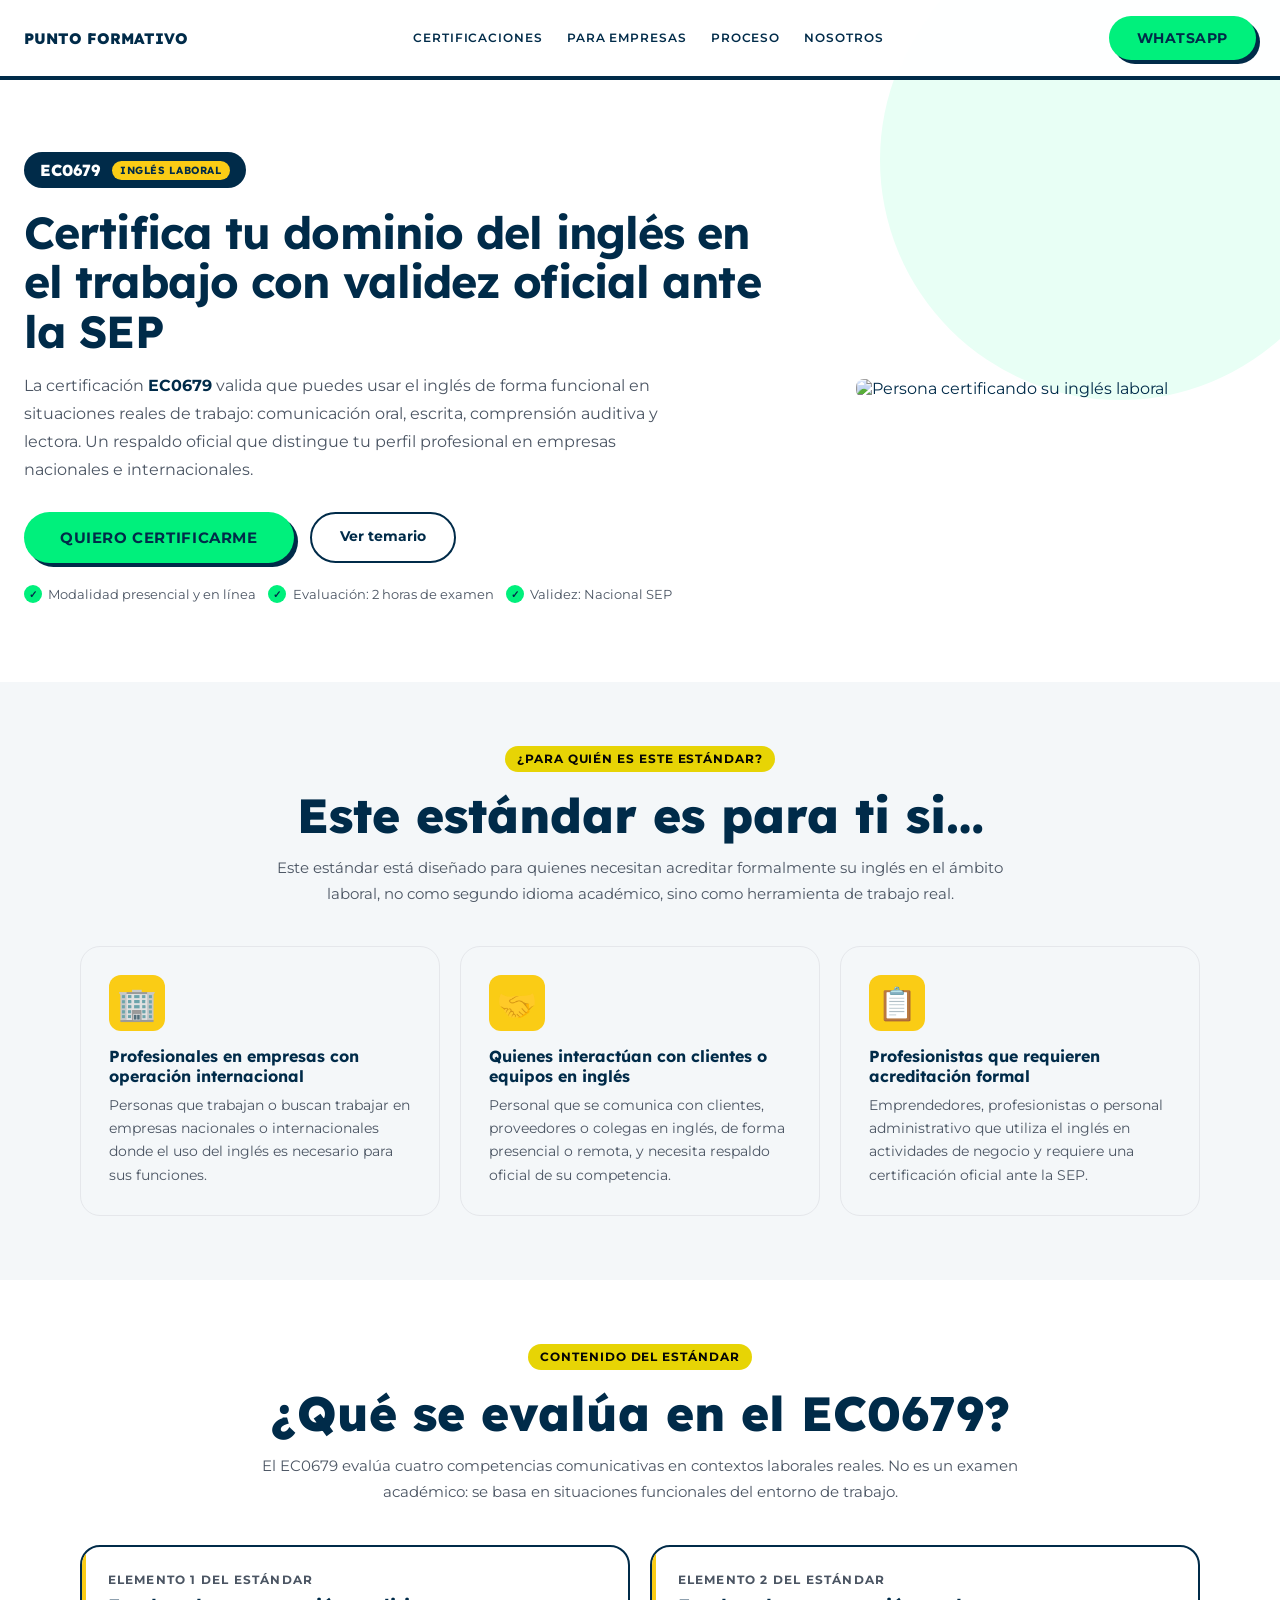
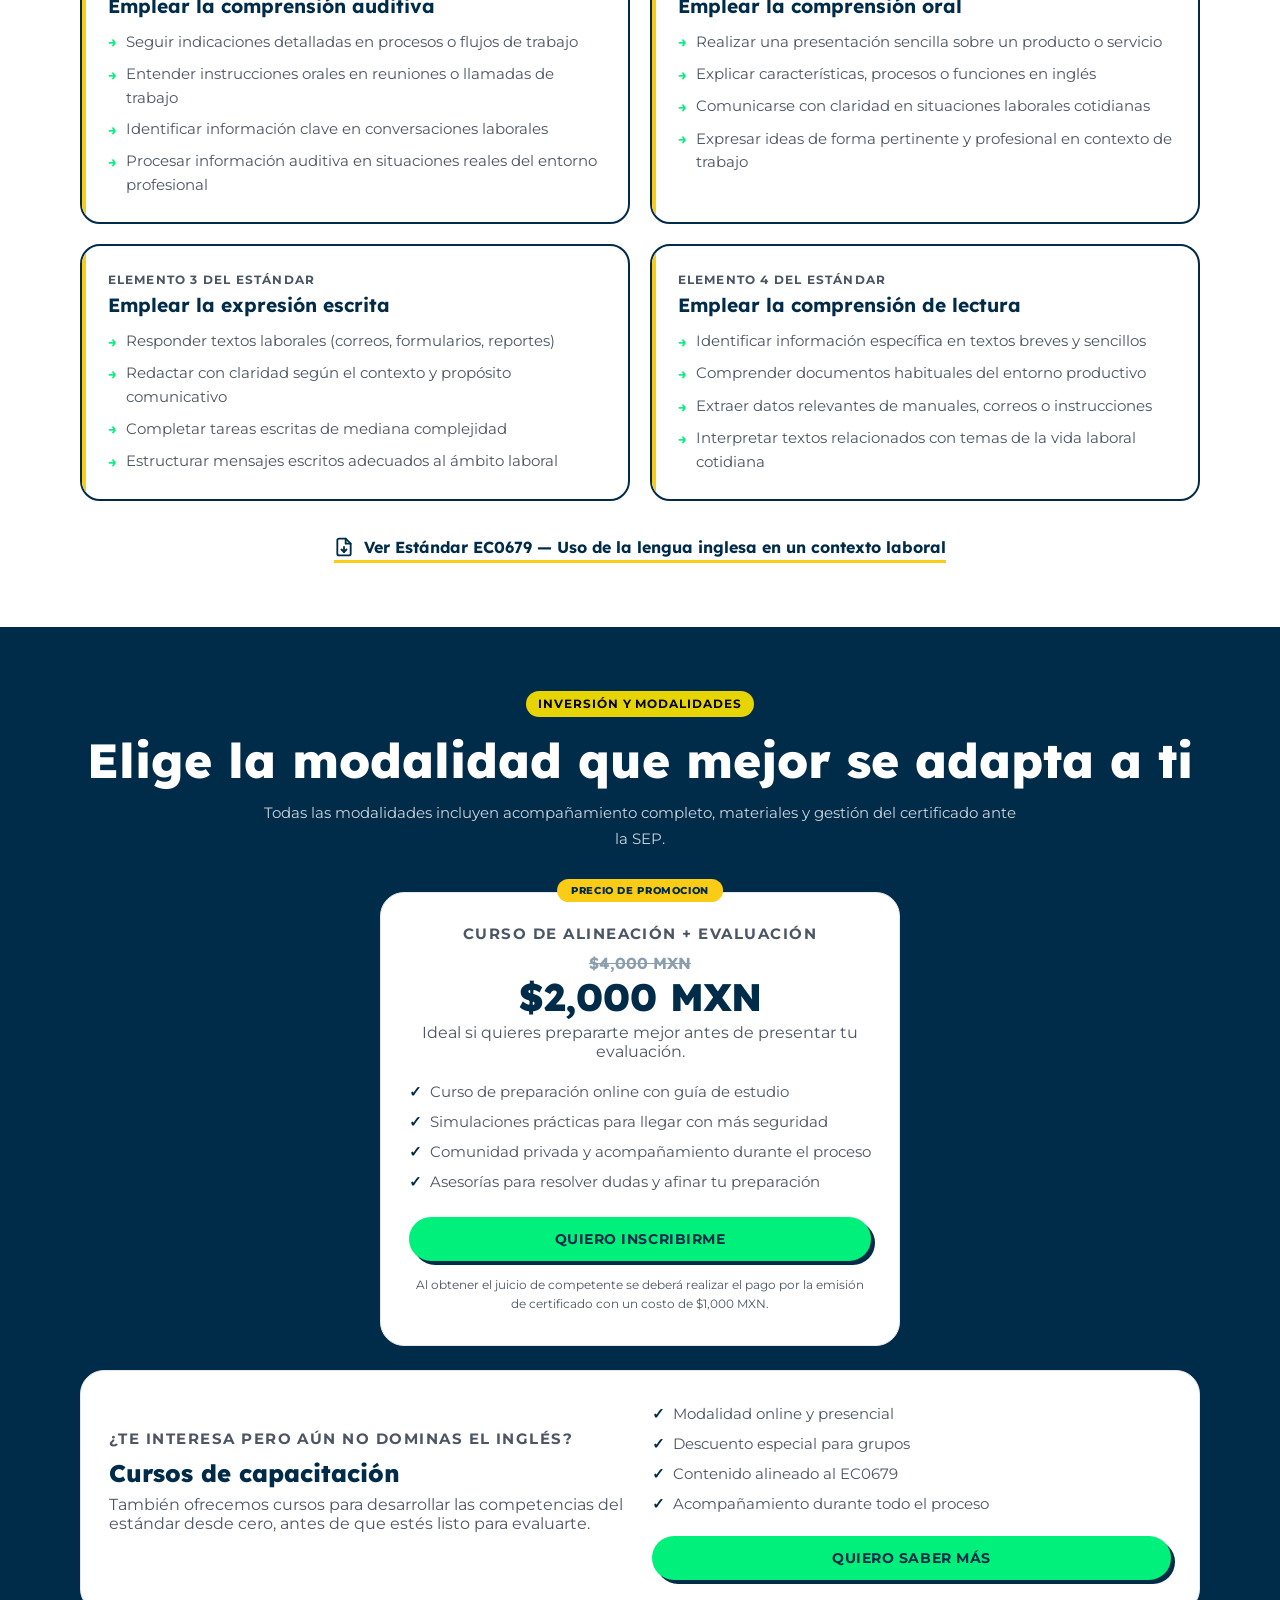
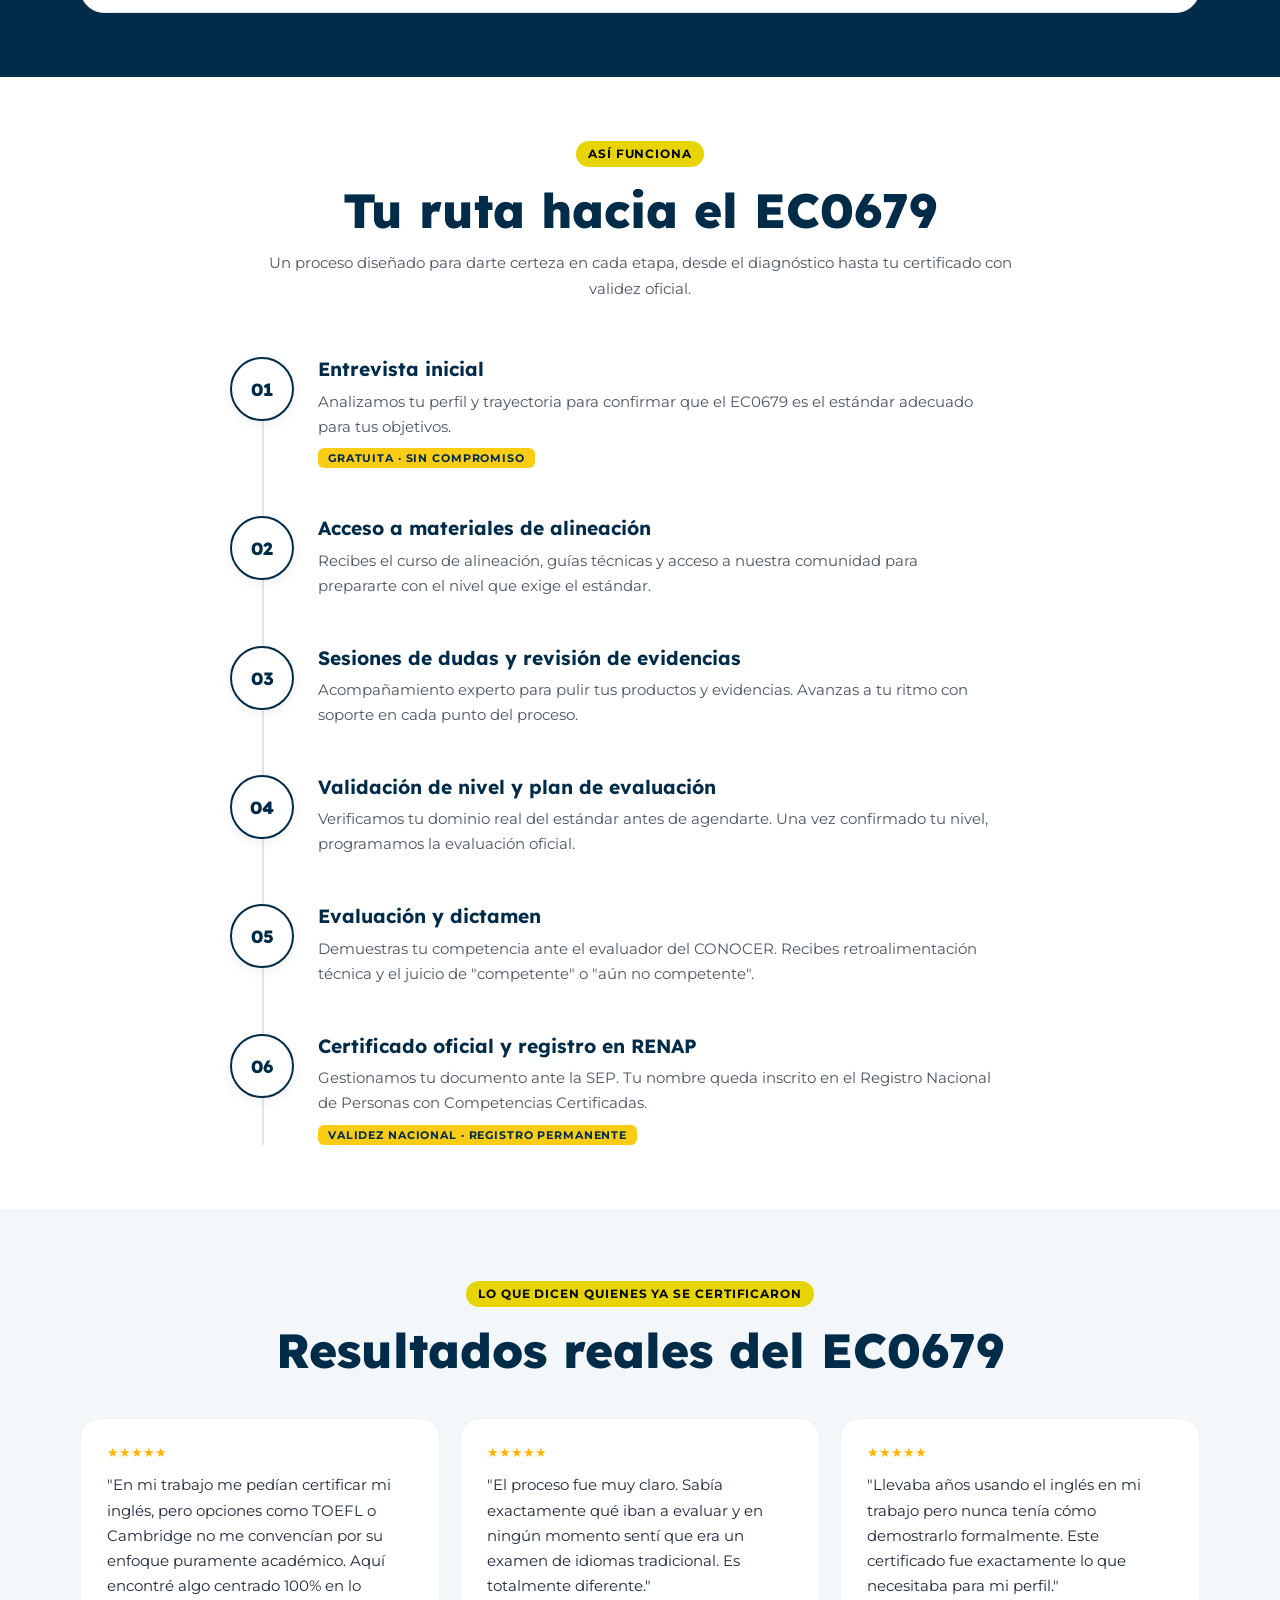
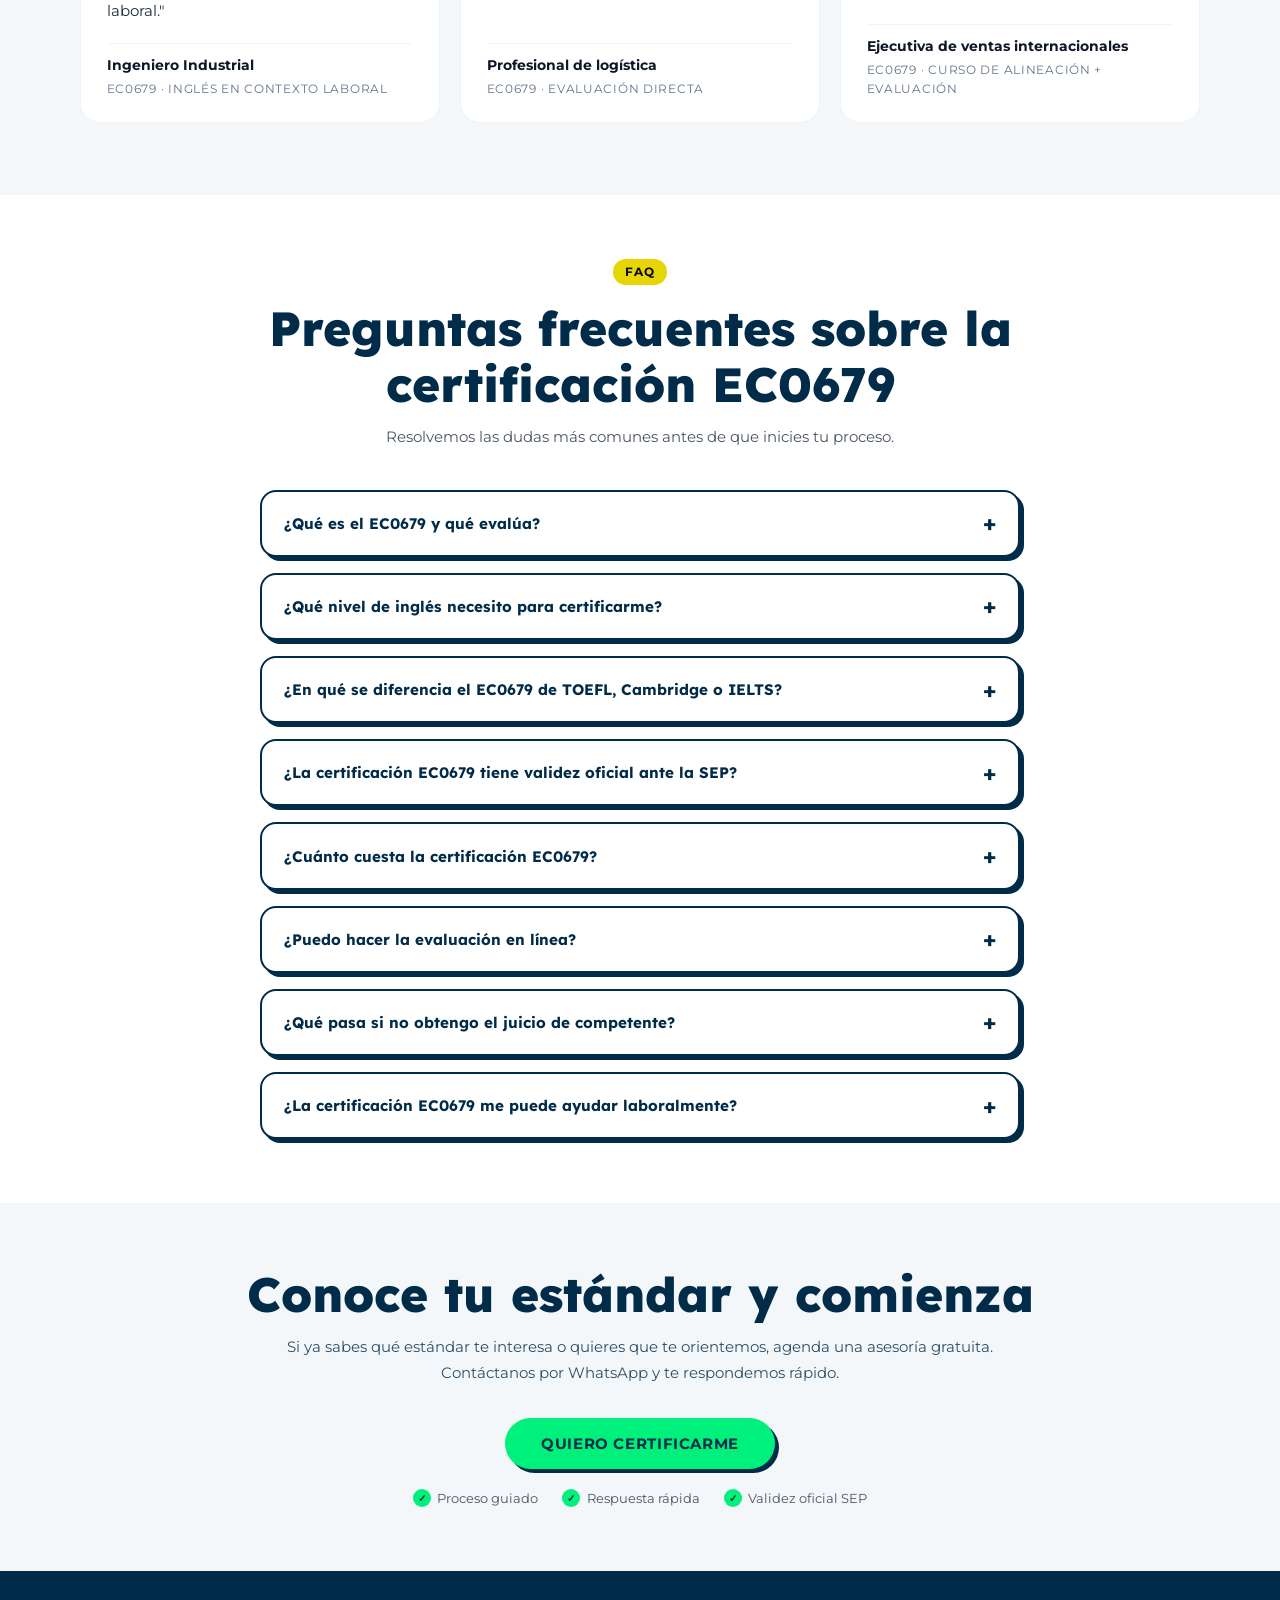
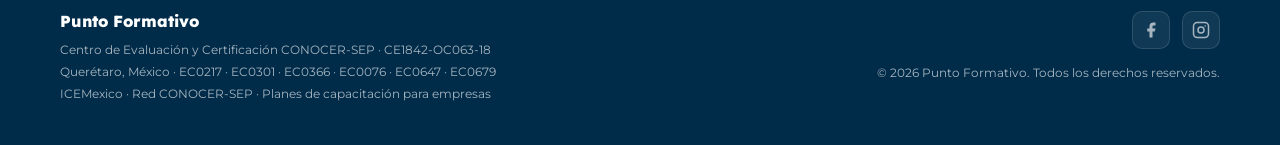
==== commit 5fa1b511: "new price" ====
--- a/ec0679.html
+++ b/ec0679.html
@@ -751,7 +751,6 @@
   </div>
 
       </div>
-      <p style="text-align:center;font-size:1.0rem;color:rgb(255, 255, 255);margin-top:2rem;">Al obtener el juicio de competente se deberá realizar el pago por la emisión de certificado con un costo de $1000</p>
     </div>
   </section>
 
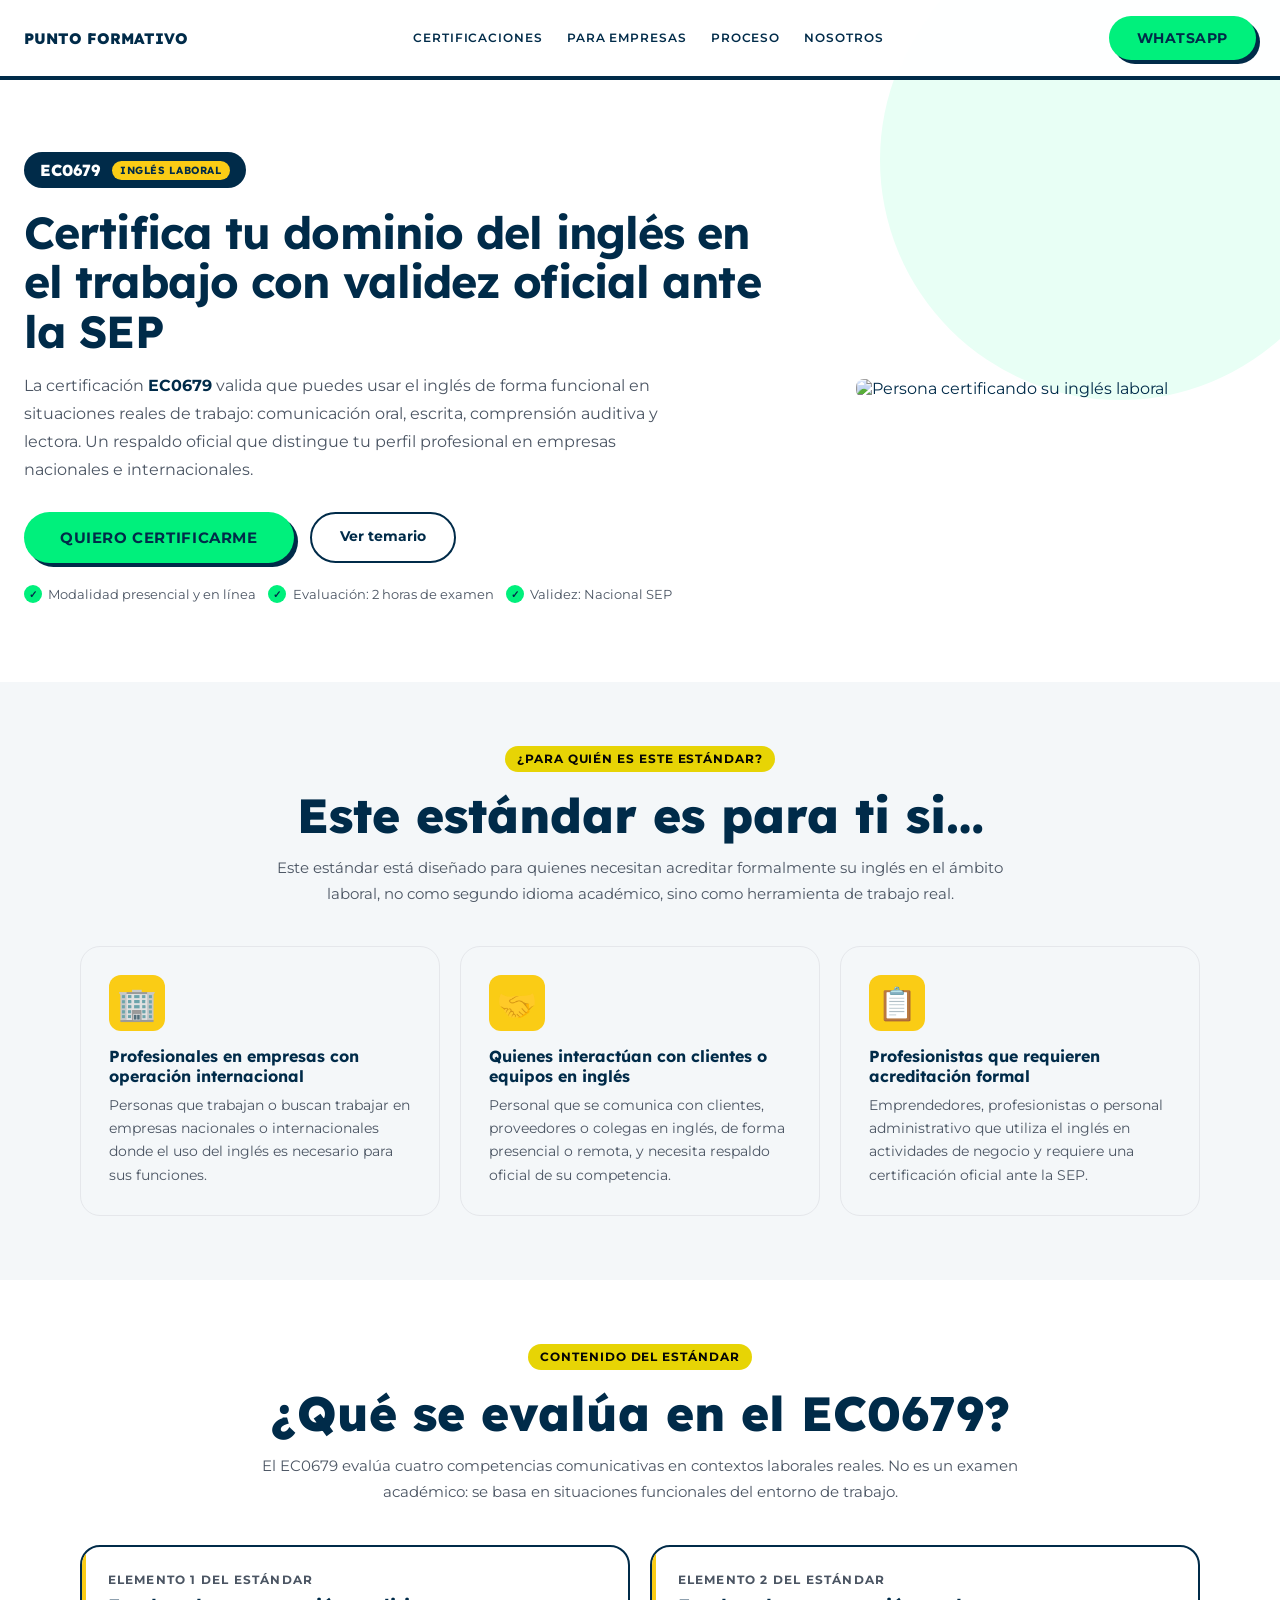
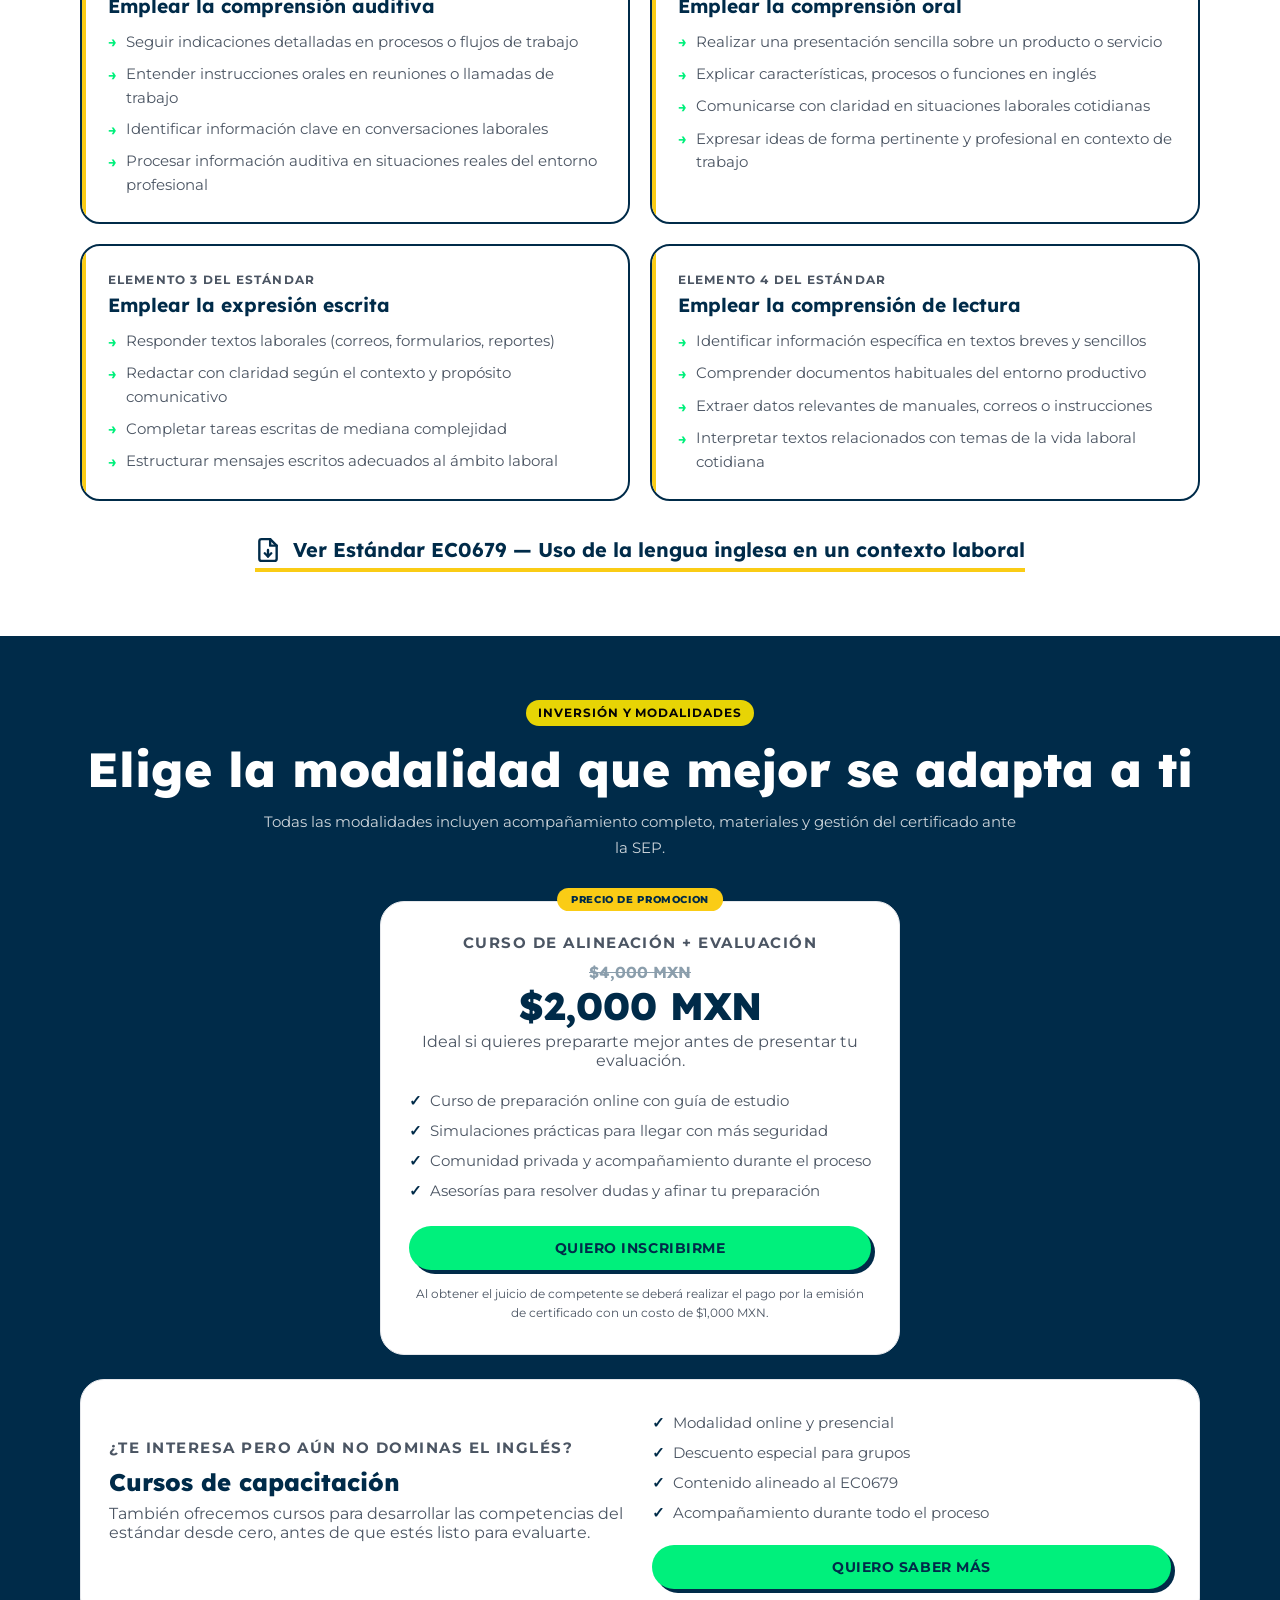
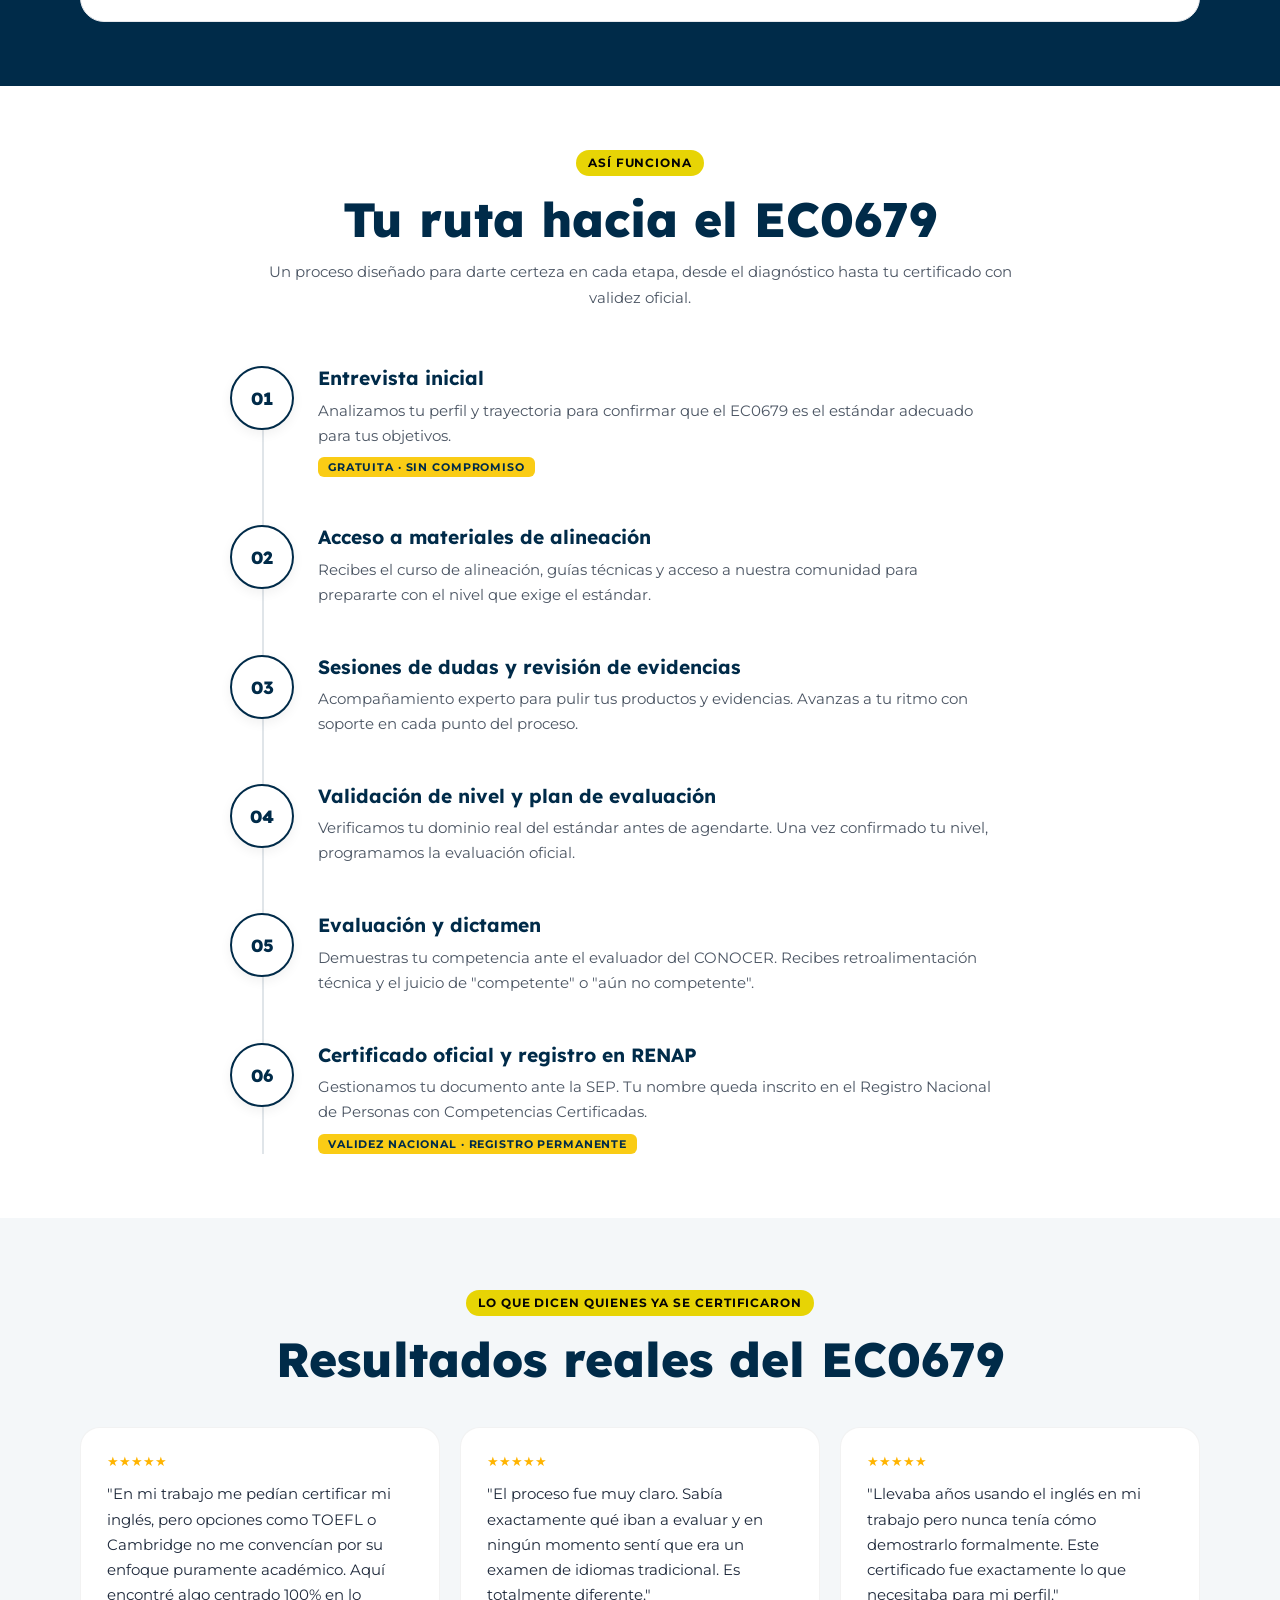
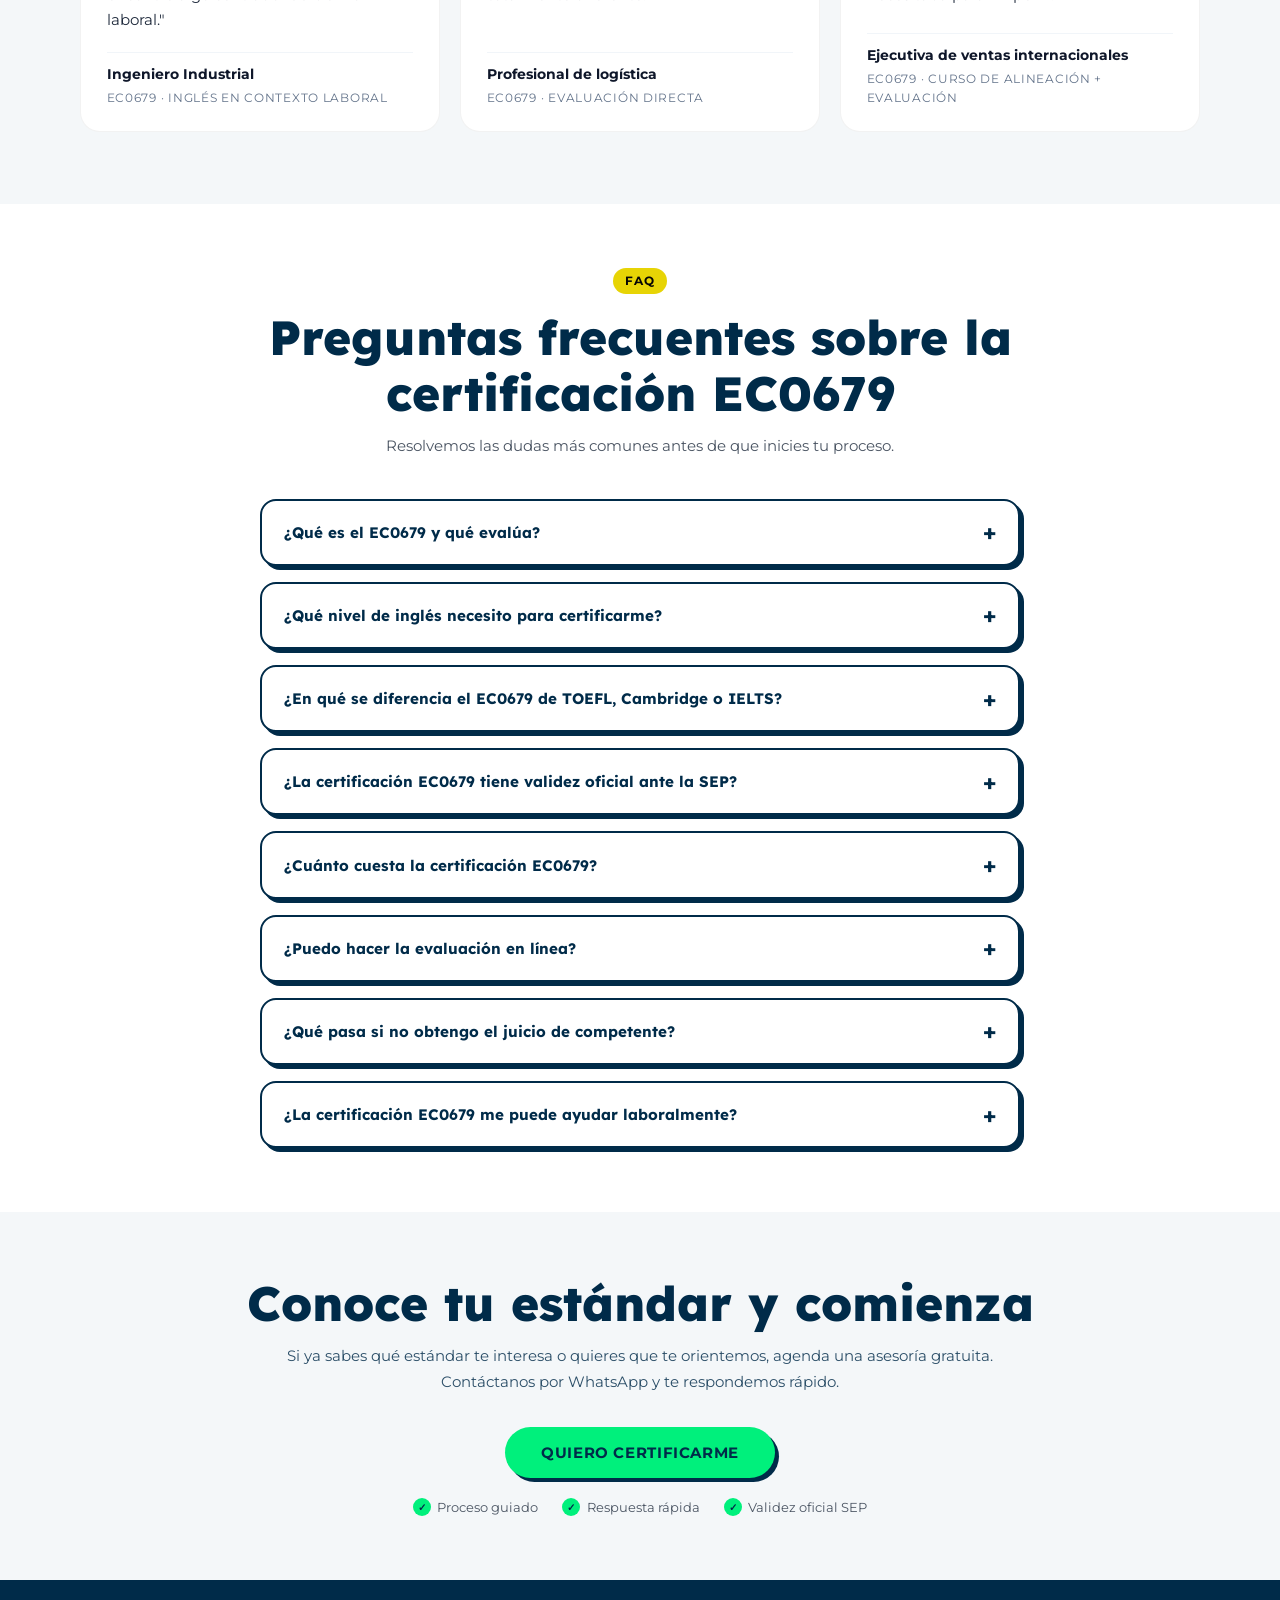
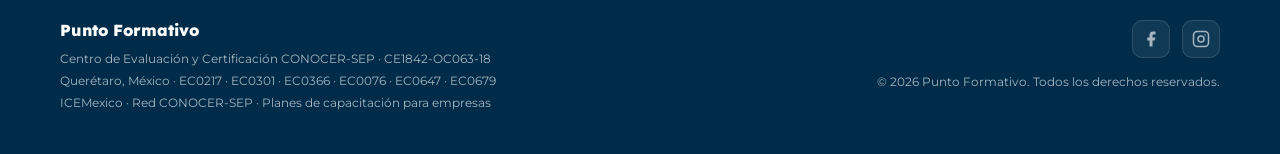
==== commit 321ba0ae: "bigger size boton ver estandar" ====
--- a/ec0679.html
+++ b/ec0679.html
@@ -464,11 +464,11 @@
     ══════════════════════════════════════ */
     .temario-descarga{text-align:center;margin-top:2.25rem}
     .temario-descarga-link{
-      display:inline-flex;align-items:center;gap:.6rem;
-      font-family:'Lexend',sans-serif;font-size:1rem;font-weight:700;
+      display:inline-flex;align-items:center;gap:.75rem;
+      font-family:'Lexend',sans-serif;font-size:1.25rem;font-weight:700;
       color:#002B49;background:none;
-      border:none;border-bottom:3px solid #facc15;
-      padding-bottom:3px;cursor:pointer;transition:.2s ease;
+      border:none;border-bottom:4px solid #facc15;
+      padding-bottom:5px;cursor:pointer;transition:.2s ease;
     }
     .temario-descarga-link:hover{color:#028b02;border-color:#00f07c}
 
@@ -690,7 +690,7 @@
 
       <div class="temario-descarga">
         <a class="temario-descarga-link" href="https://conocer.gob.mx/contenido/publicaciones_dof/EC0679.pdf" target="_blank" rel="noopener">
-          <svg xmlns="http://www.w3.org/2000/svg" width="20" height="20" viewBox="0 0 24 24" fill="none" stroke="currentColor" stroke-width="2.2" stroke-linecap="round" stroke-linejoin="round"><path d="M14 2H6a2 2 0 0 0-2 2v16a2 2 0 0 0 2 2h12a2 2 0 0 0 2-2V8z"/><polyline points="14 2 14 8 20 8"/><line x1="12" y1="18" x2="12" y2="12"/><polyline points="9 15 12 18 15 15"/></svg>
+          <svg xmlns="http://www.w3.org/2000/svg" width="26" height="26" viewBox="0 0 24 24" fill="none" stroke="currentColor" stroke-width="2.2" stroke-linecap="round" stroke-linejoin="round"><path d="M14 2H6a2 2 0 0 0-2 2v16a2 2 0 0 0 2 2h12a2 2 0 0 0 2-2V8z"/><polyline points="14 2 14 8 20 8"/><line x1="12" y1="18" x2="12" y2="12"/><polyline points="9 15 12 18 15 15"/></svg>
           Ver Estándar EC0679 — Uso de la lengua inglesa en un contexto laboral
         </a>
       </div>
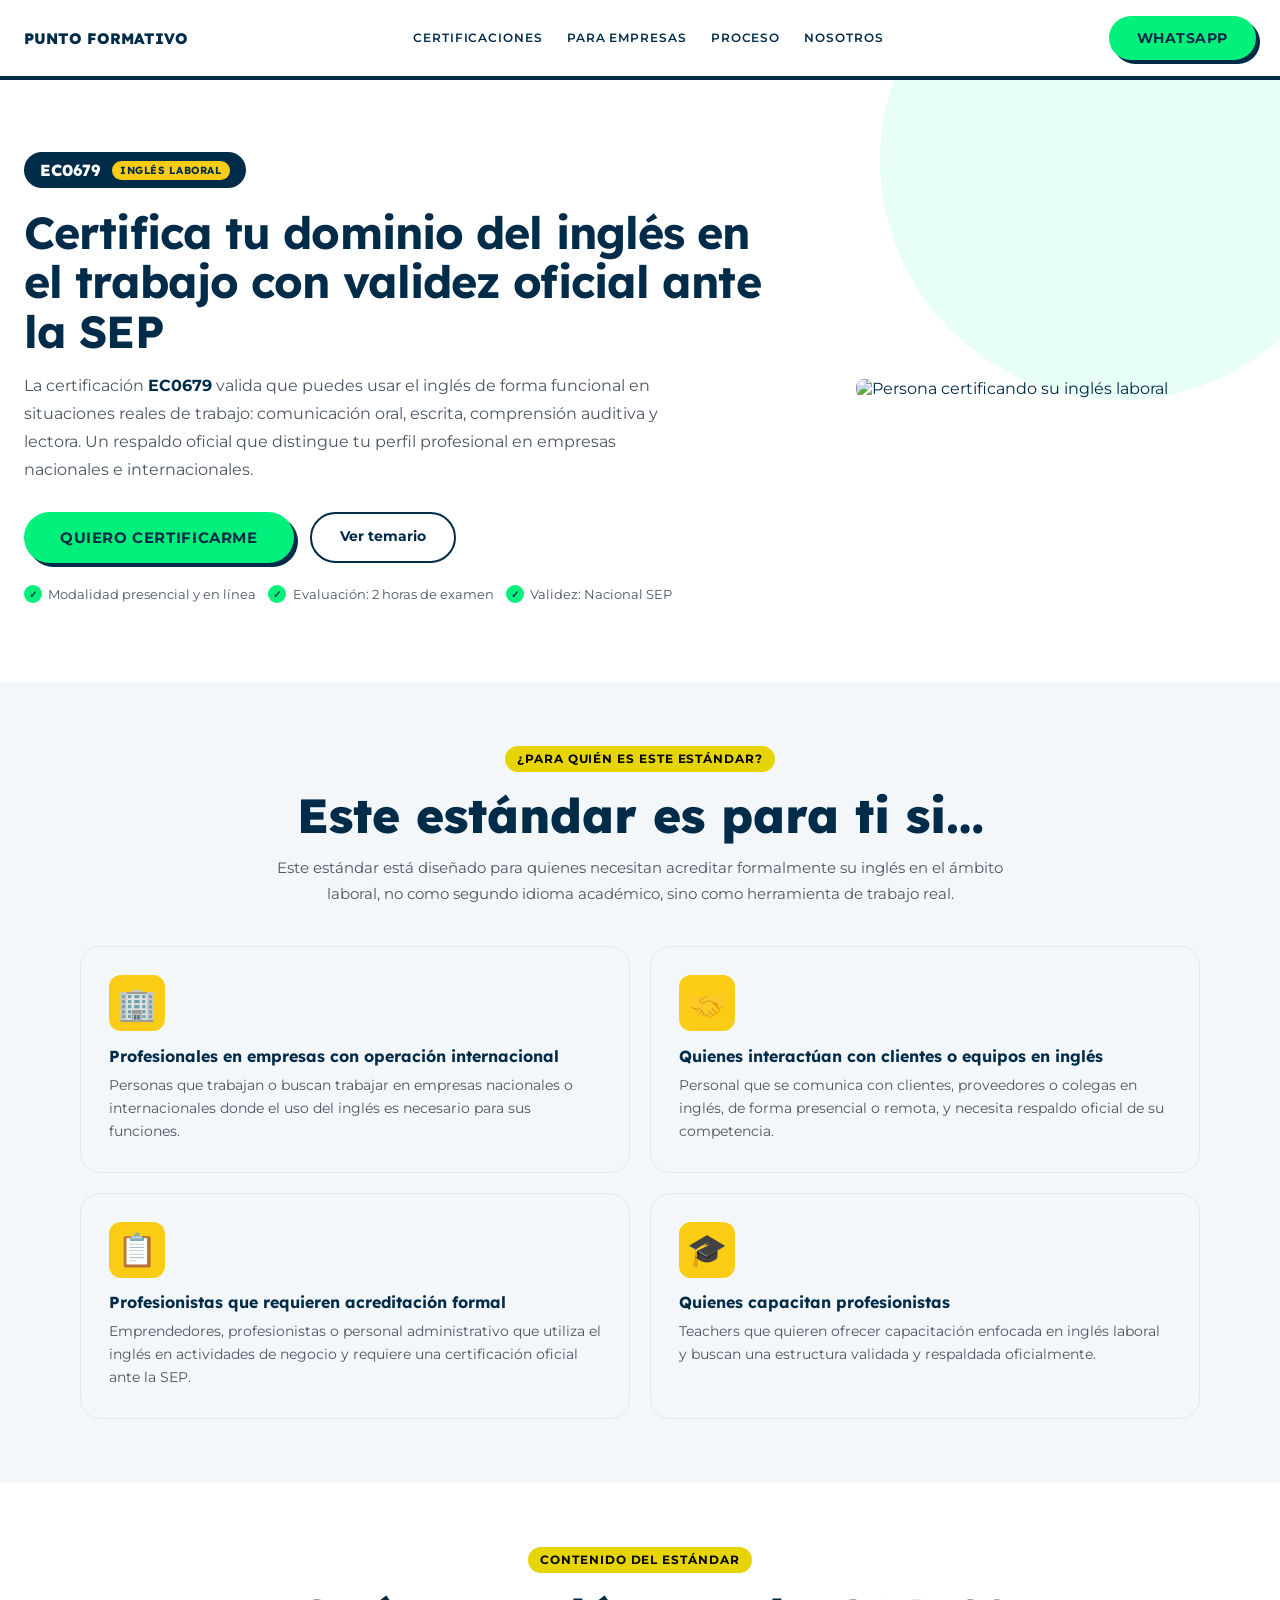
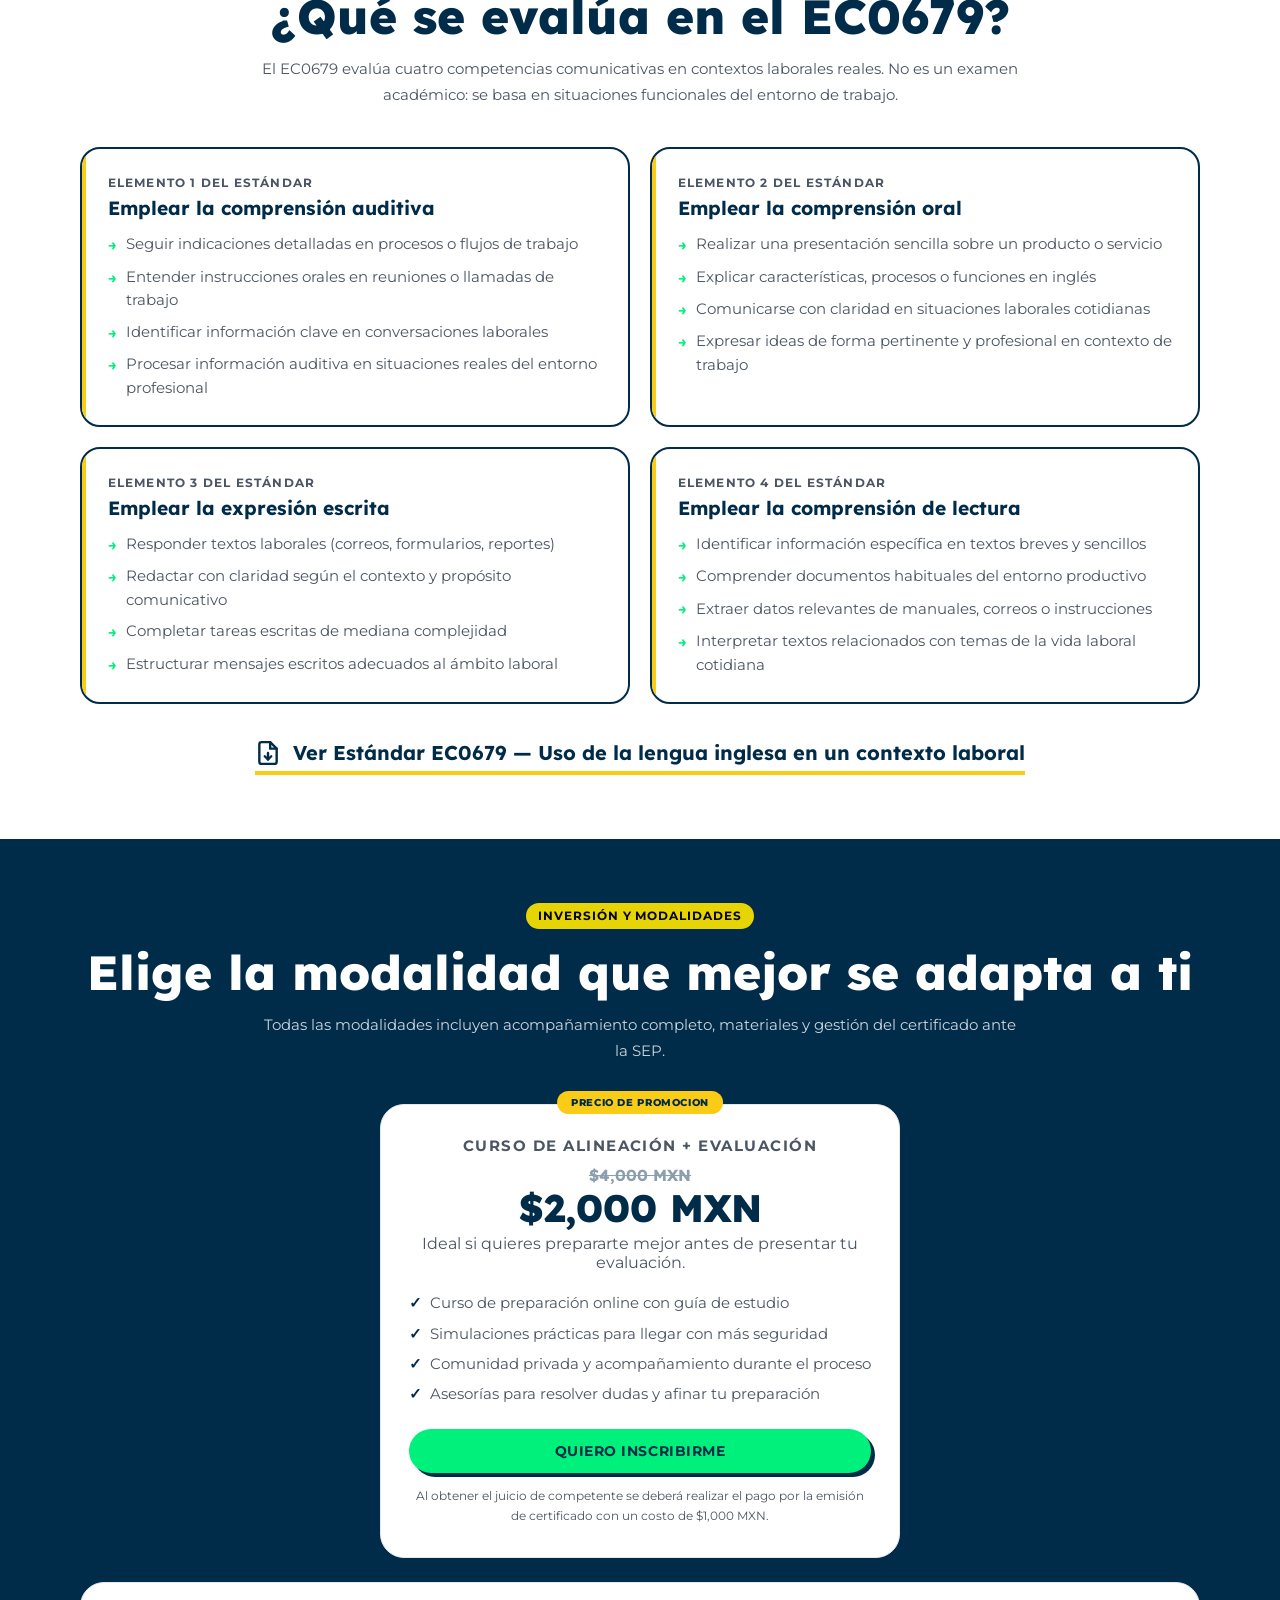
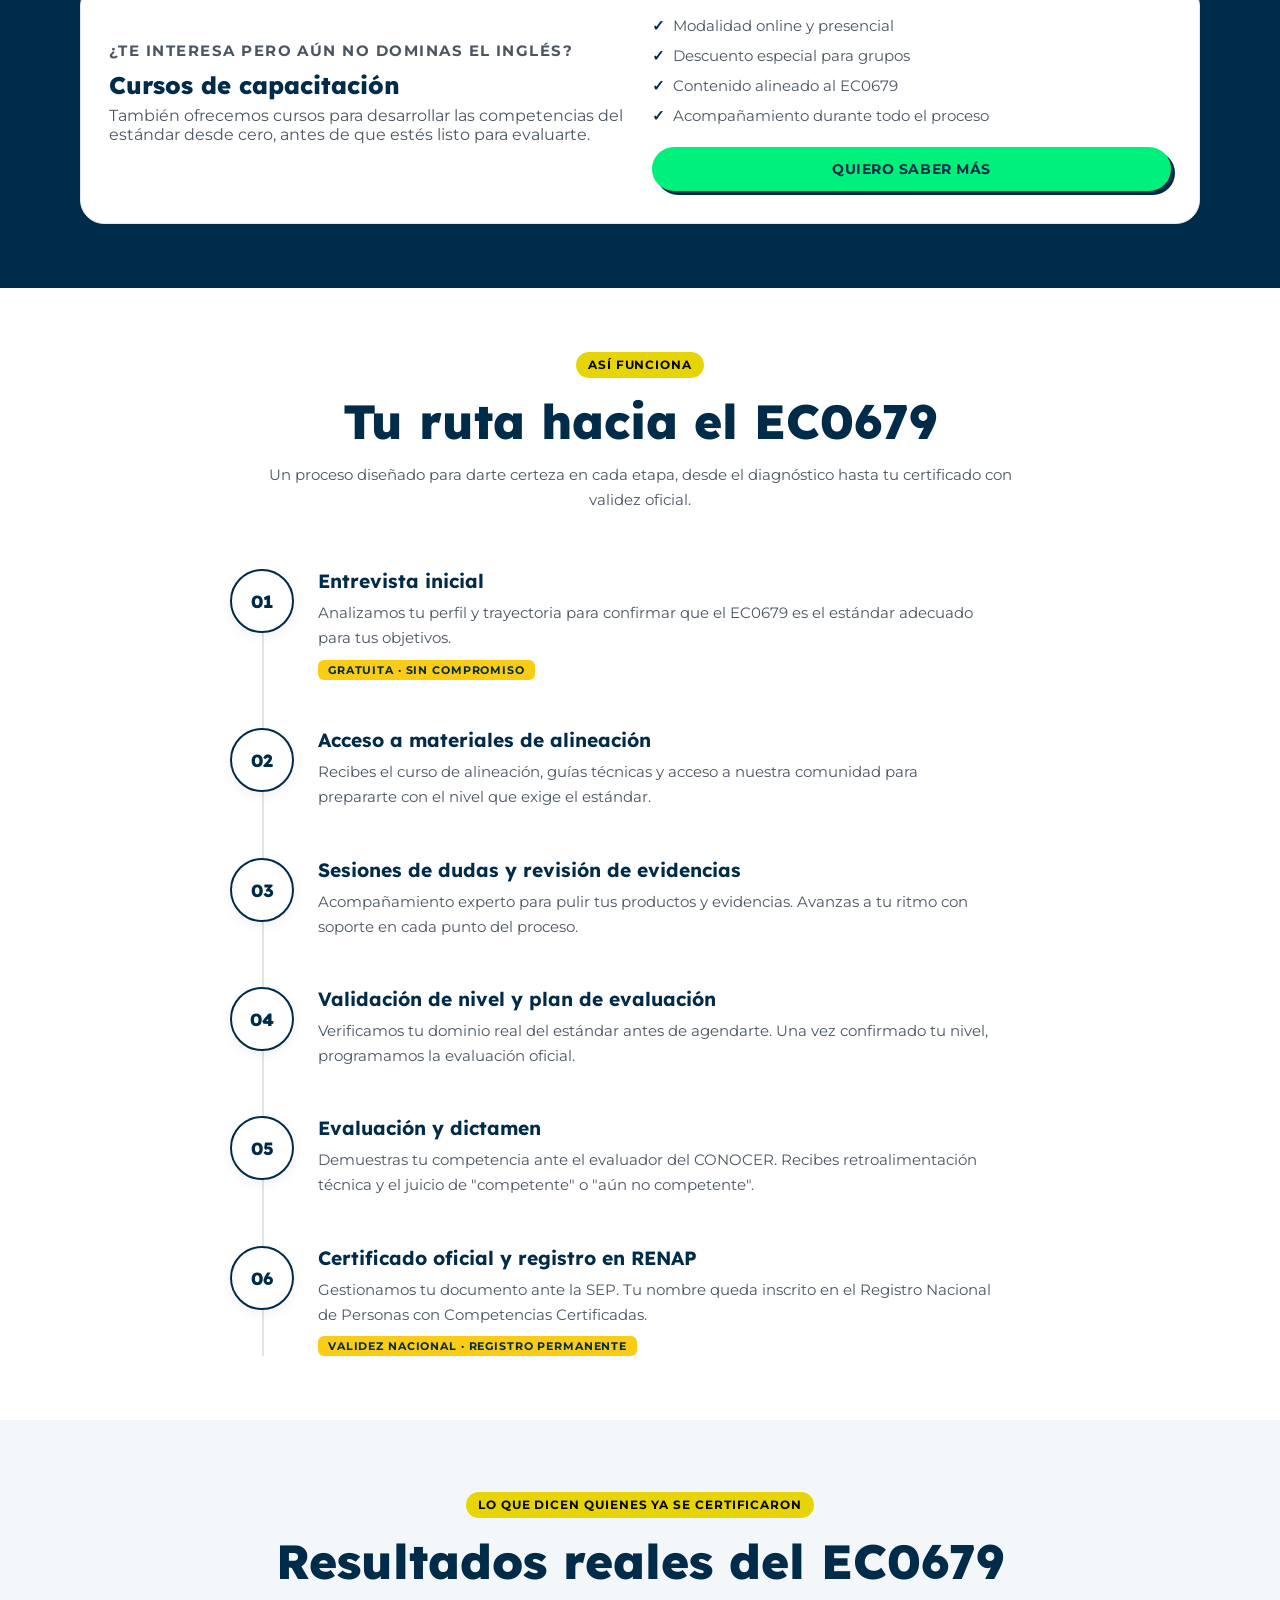
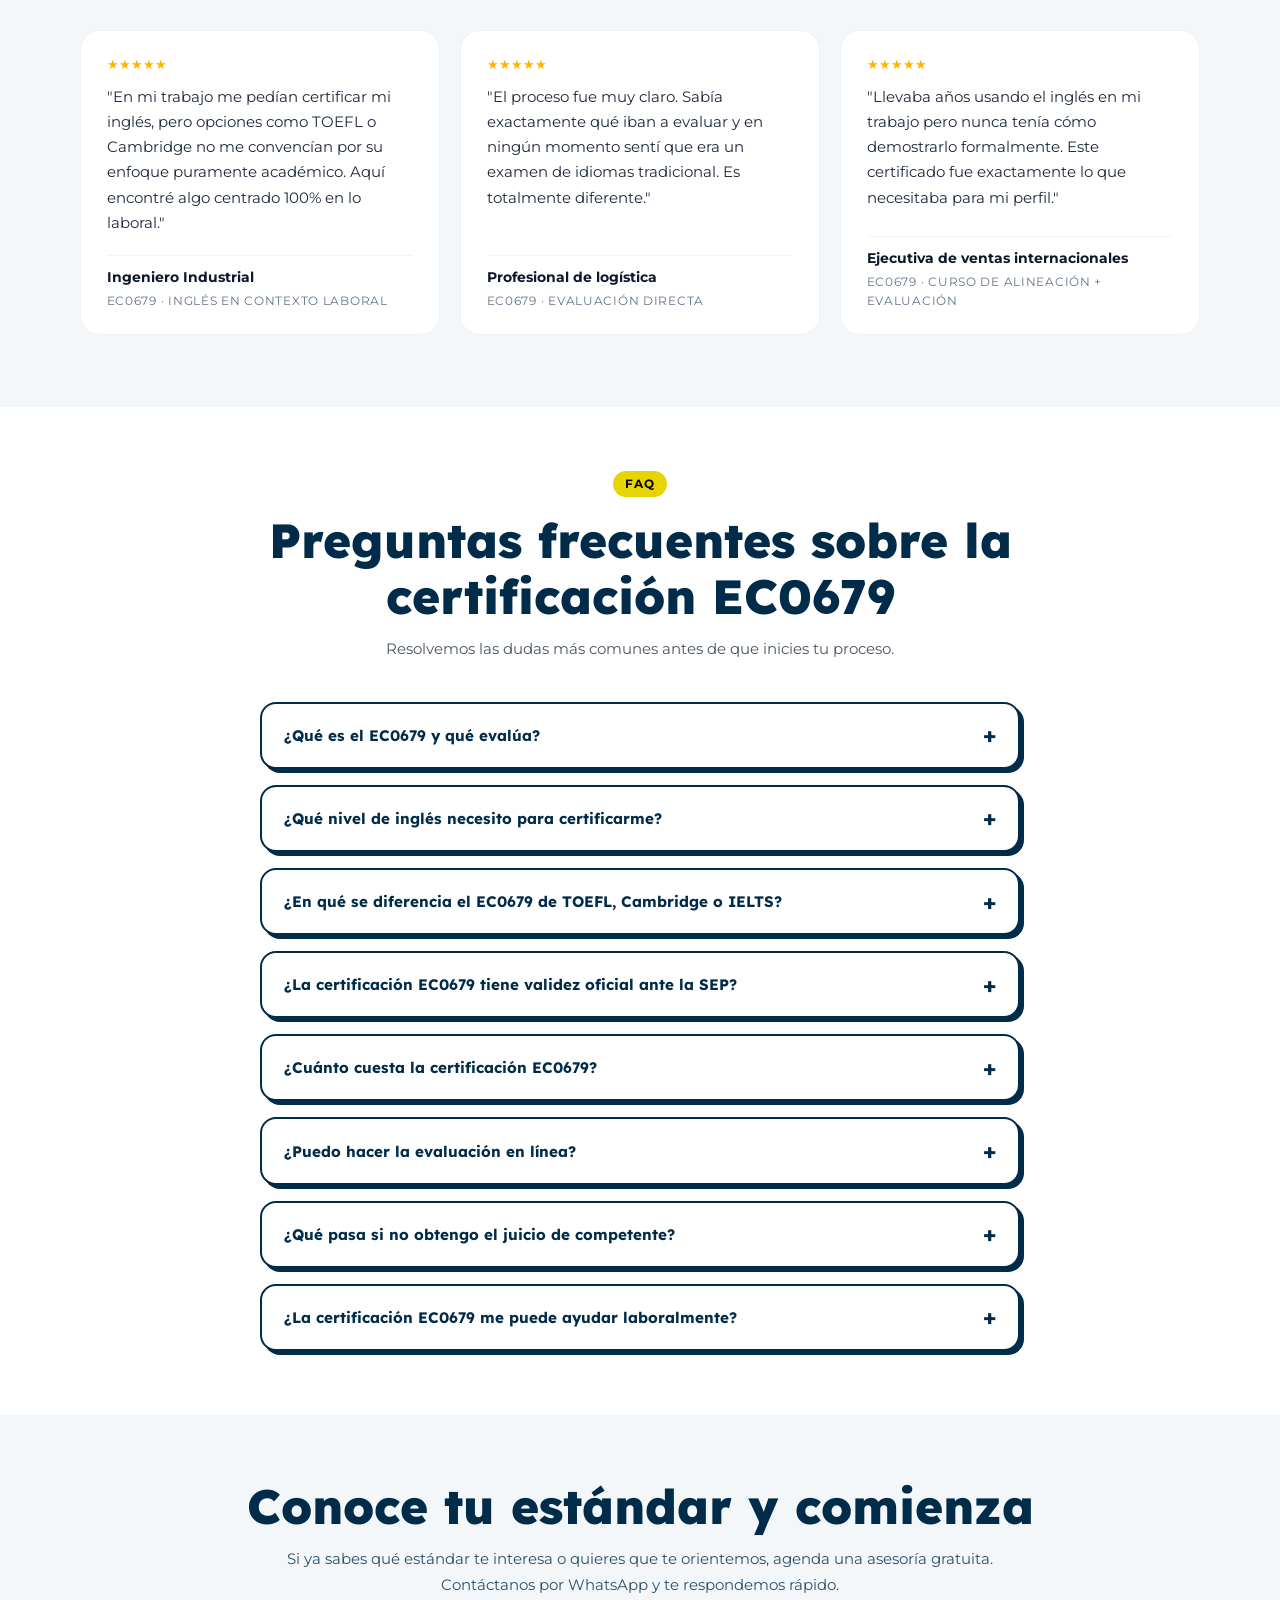
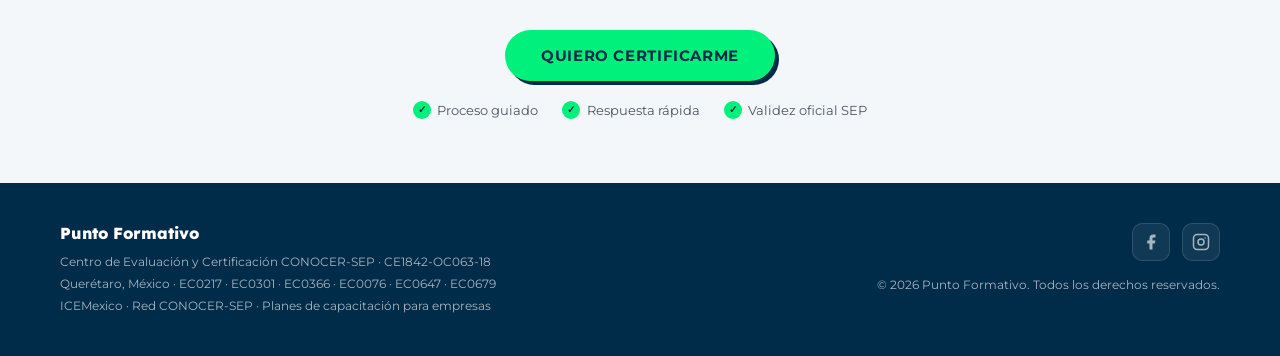
==== commit 7f061356: "new persona" ====
--- a/ec0679.html
+++ b/ec0679.html
@@ -227,7 +227,7 @@
     ══════════════════════════════════════ */
     .para-quien{background:#F4F7F9 !important}
     .perfiles-grid{
-      display:grid;grid-template-columns:repeat(3,1fr);gap:1.25rem;margin-top:2.5rem;
+      display:grid;grid-template-columns:repeat(2,1fr);gap:1.25rem;margin-top:2.5rem;
     }
     .perfil-card{
       background:#F4F7F9 !important;
@@ -624,6 +624,12 @@
           <div class="perfil-icon">📋</div>
           <h3>Profesionistas que requieren acreditación formal</h3>
           <p>Emprendedores, profesionistas o personal administrativo que utiliza el inglés en actividades de negocio y requiere una certificación oficial ante la SEP.</p>
+        </article>
+
+        <article class="perfil-card">
+          <div class="perfil-icon">🎓</div>
+          <h3>Quienes capacitan profesionistas</h3>
+          <p>Teachers que quieren ofrecer capacitación enfocada en inglés laboral y buscan una estructura validada y respaldada oficialmente.</p>
         </article>
       </div>
     </div>
